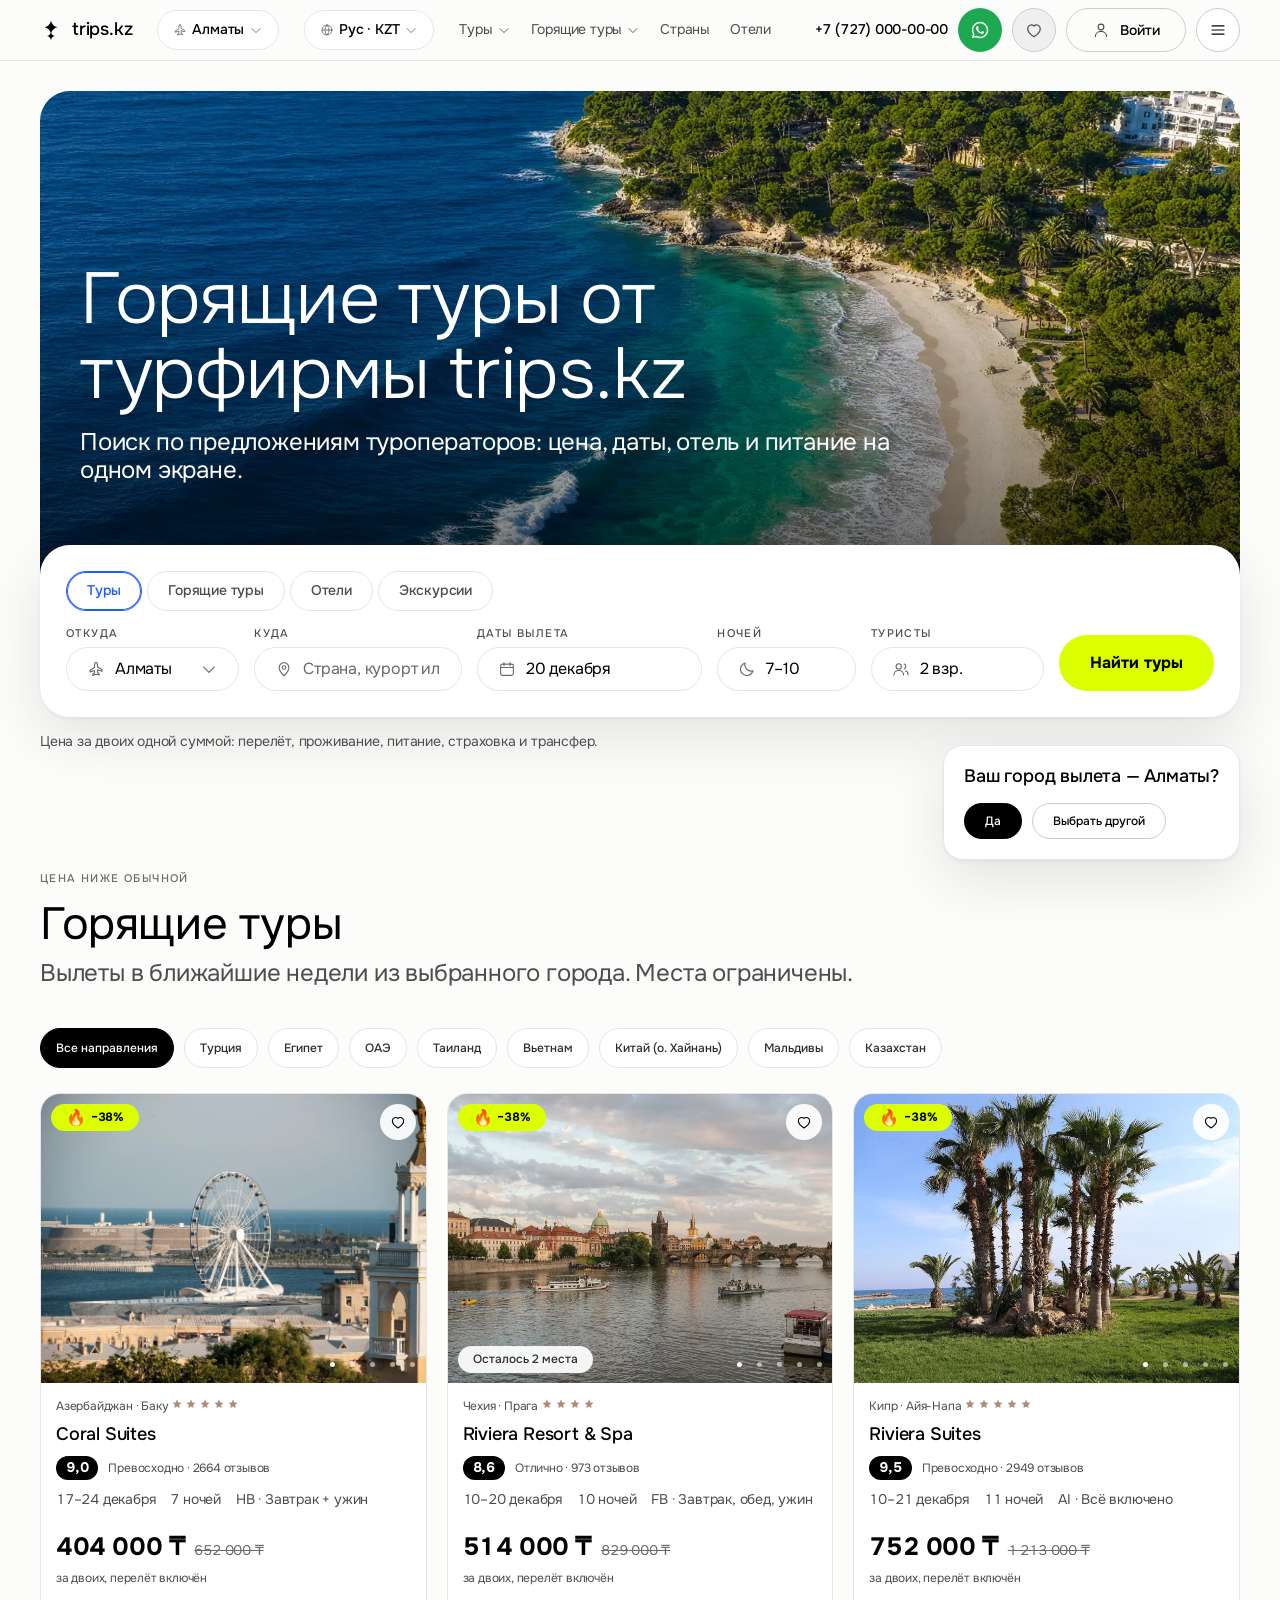
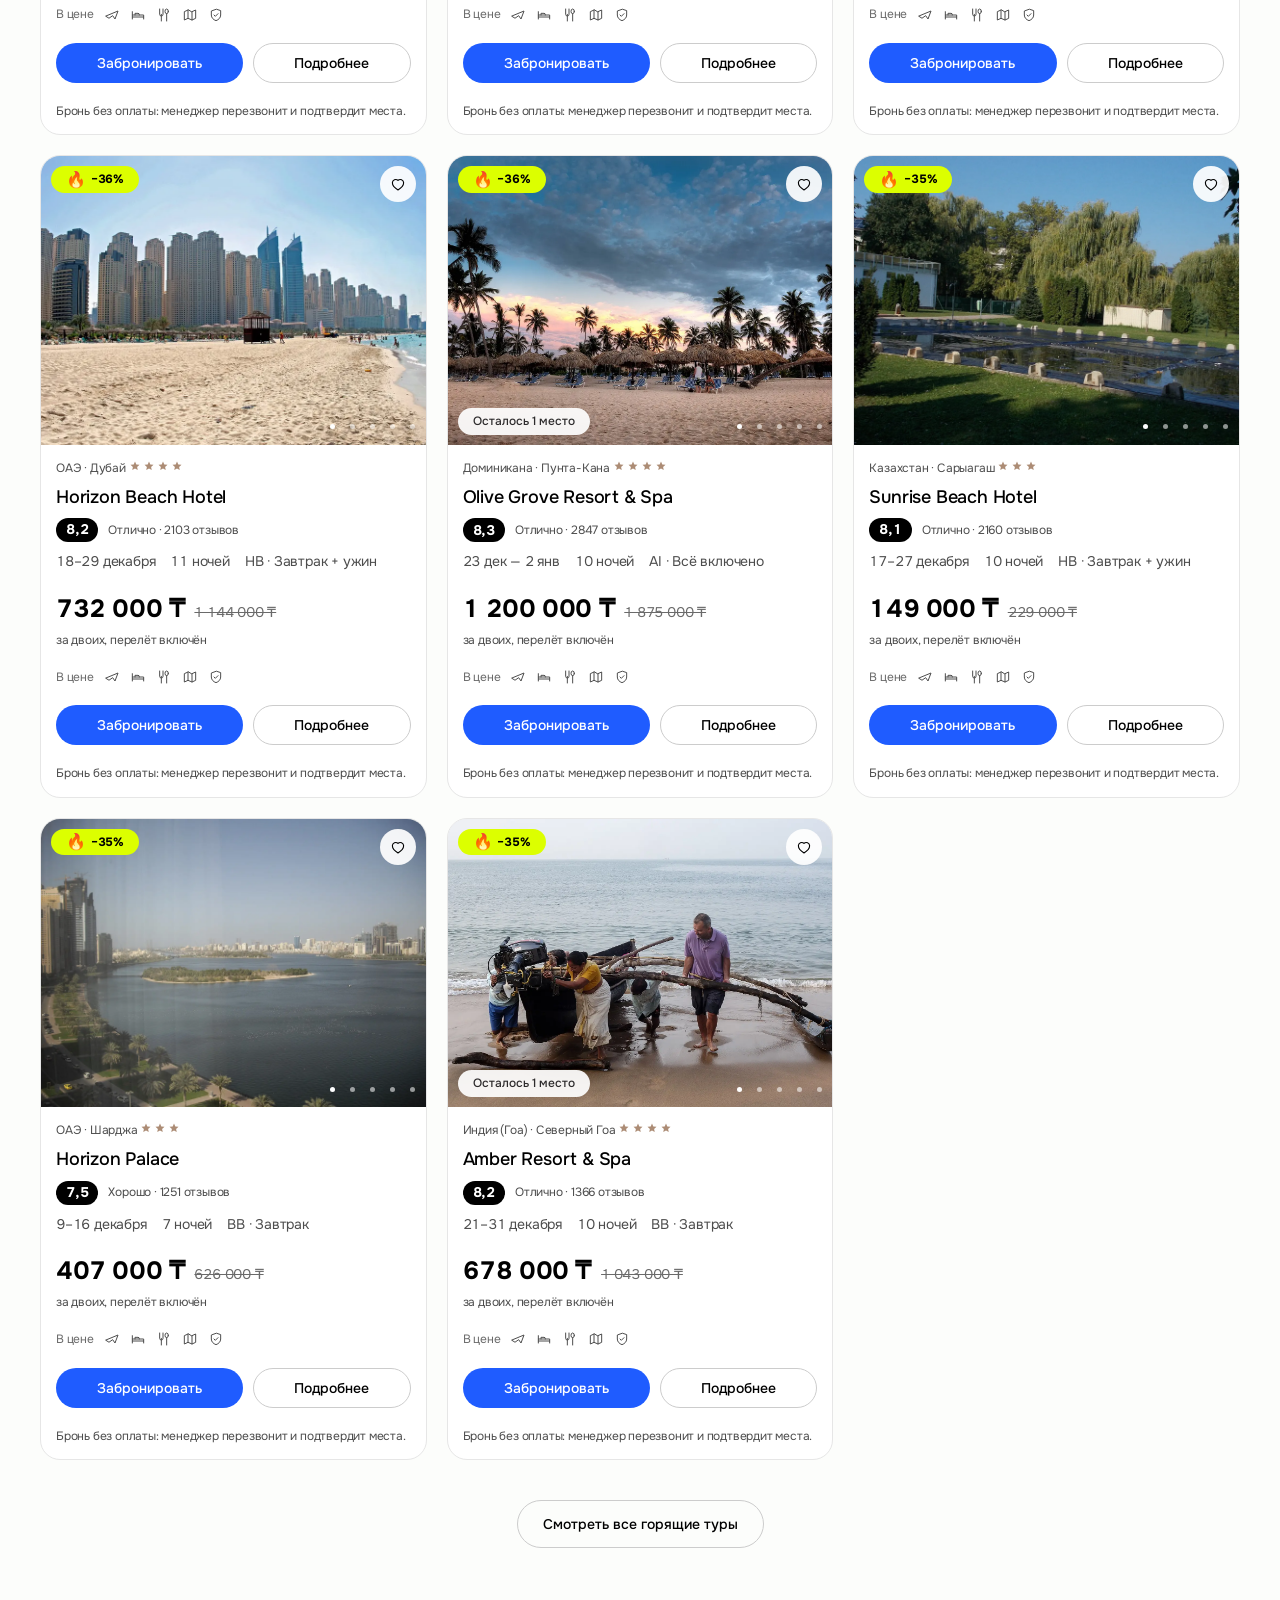
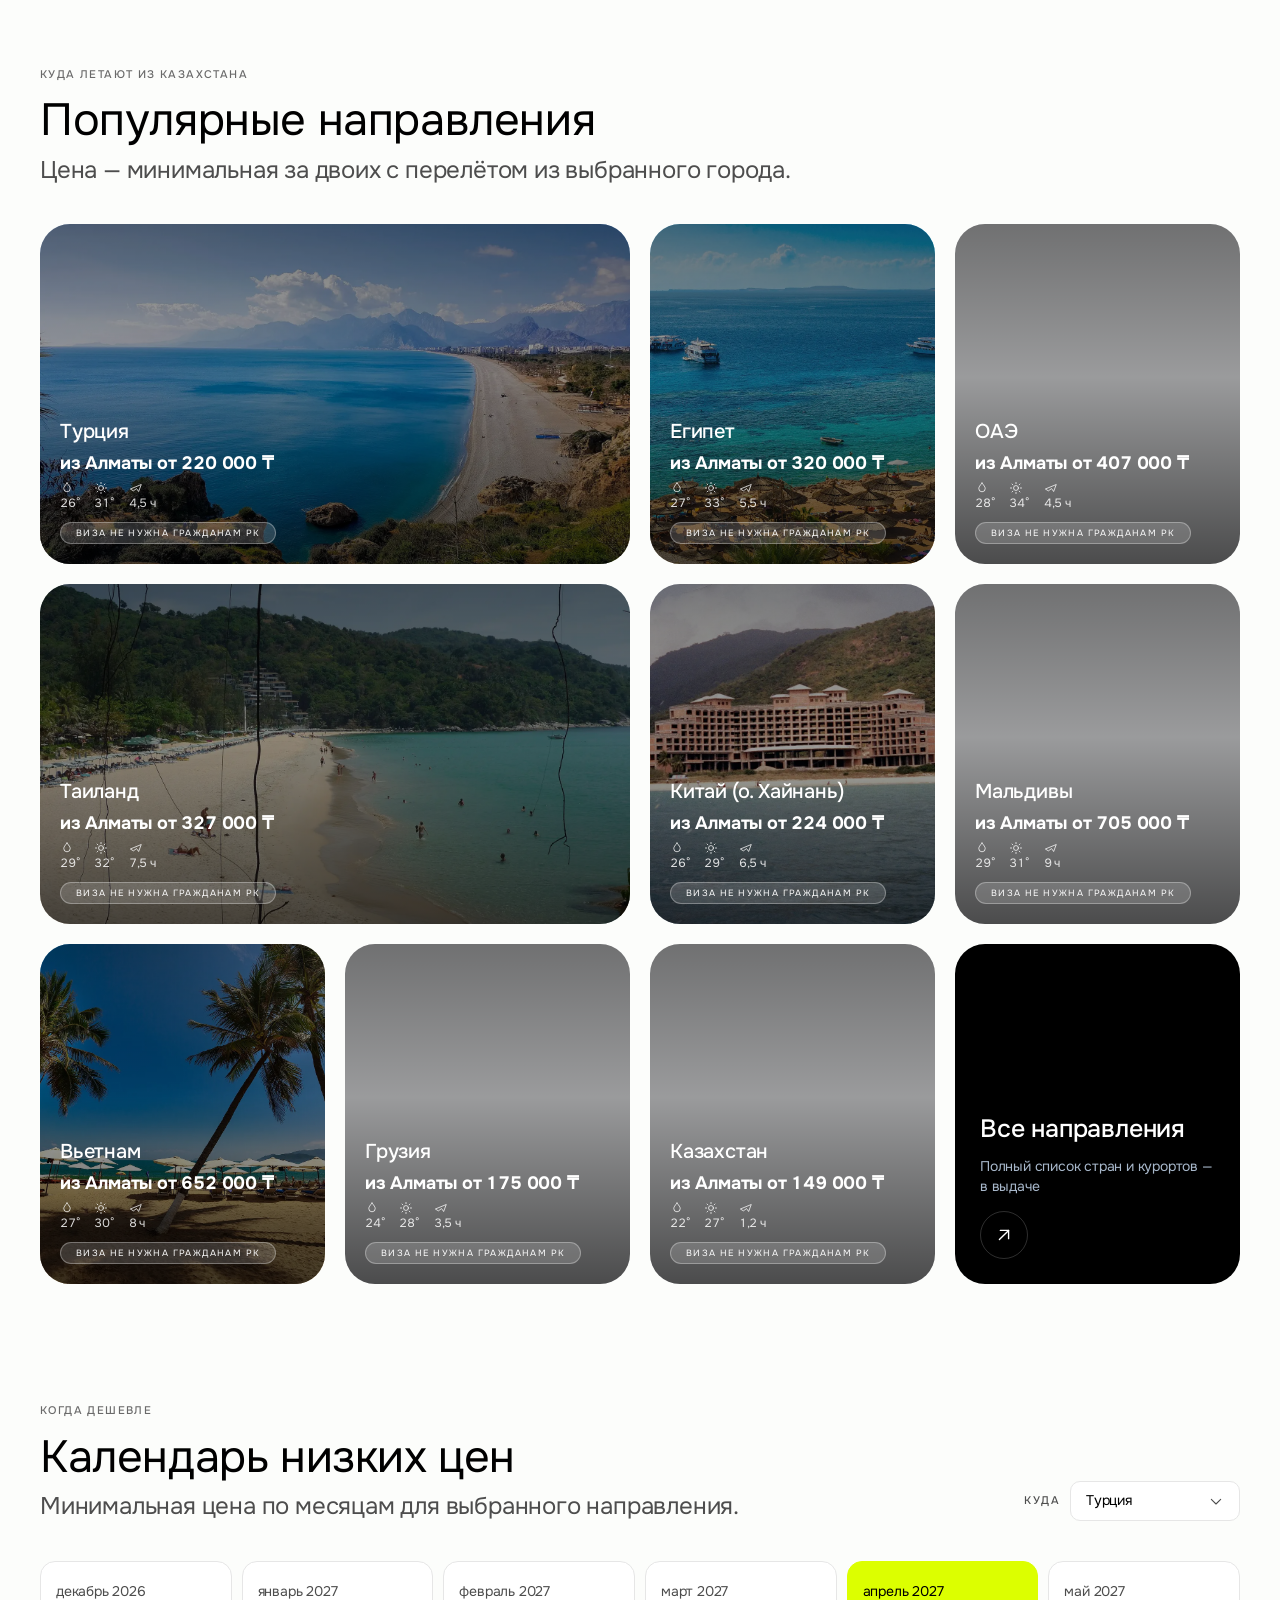
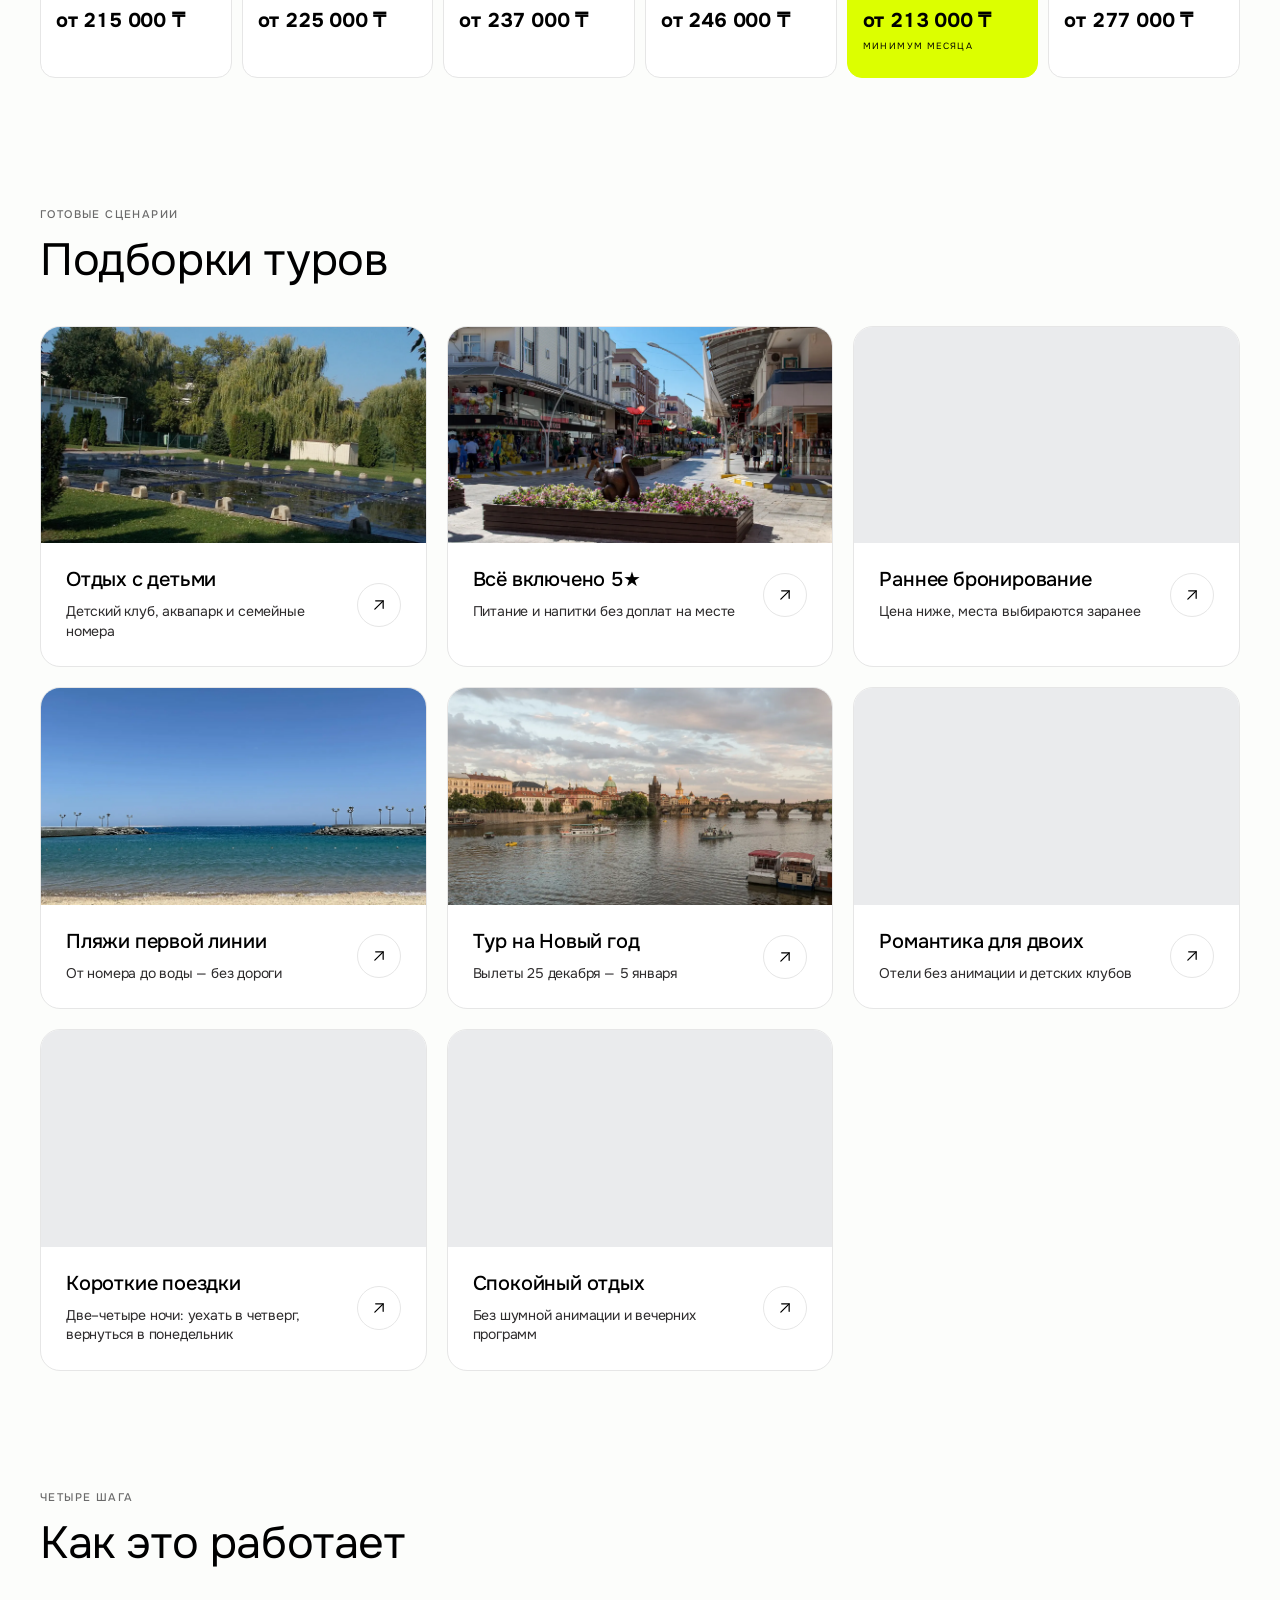
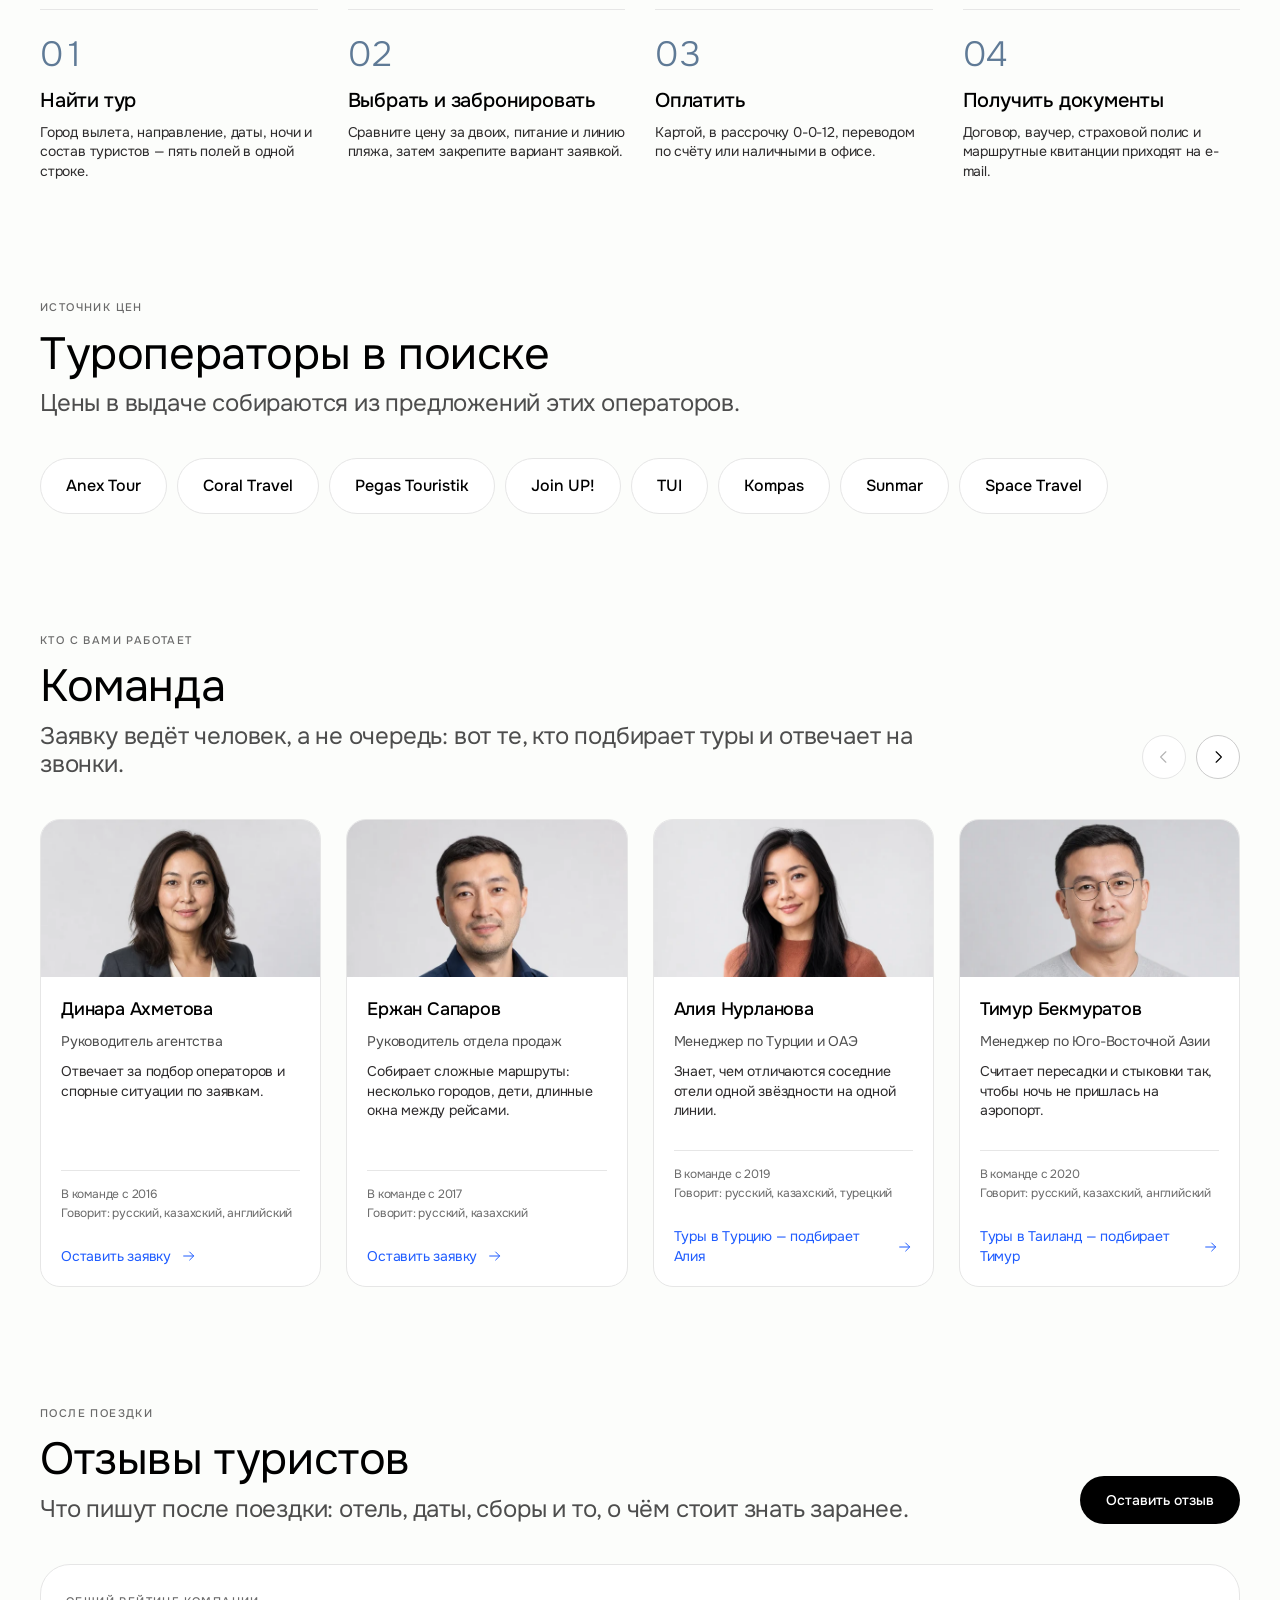
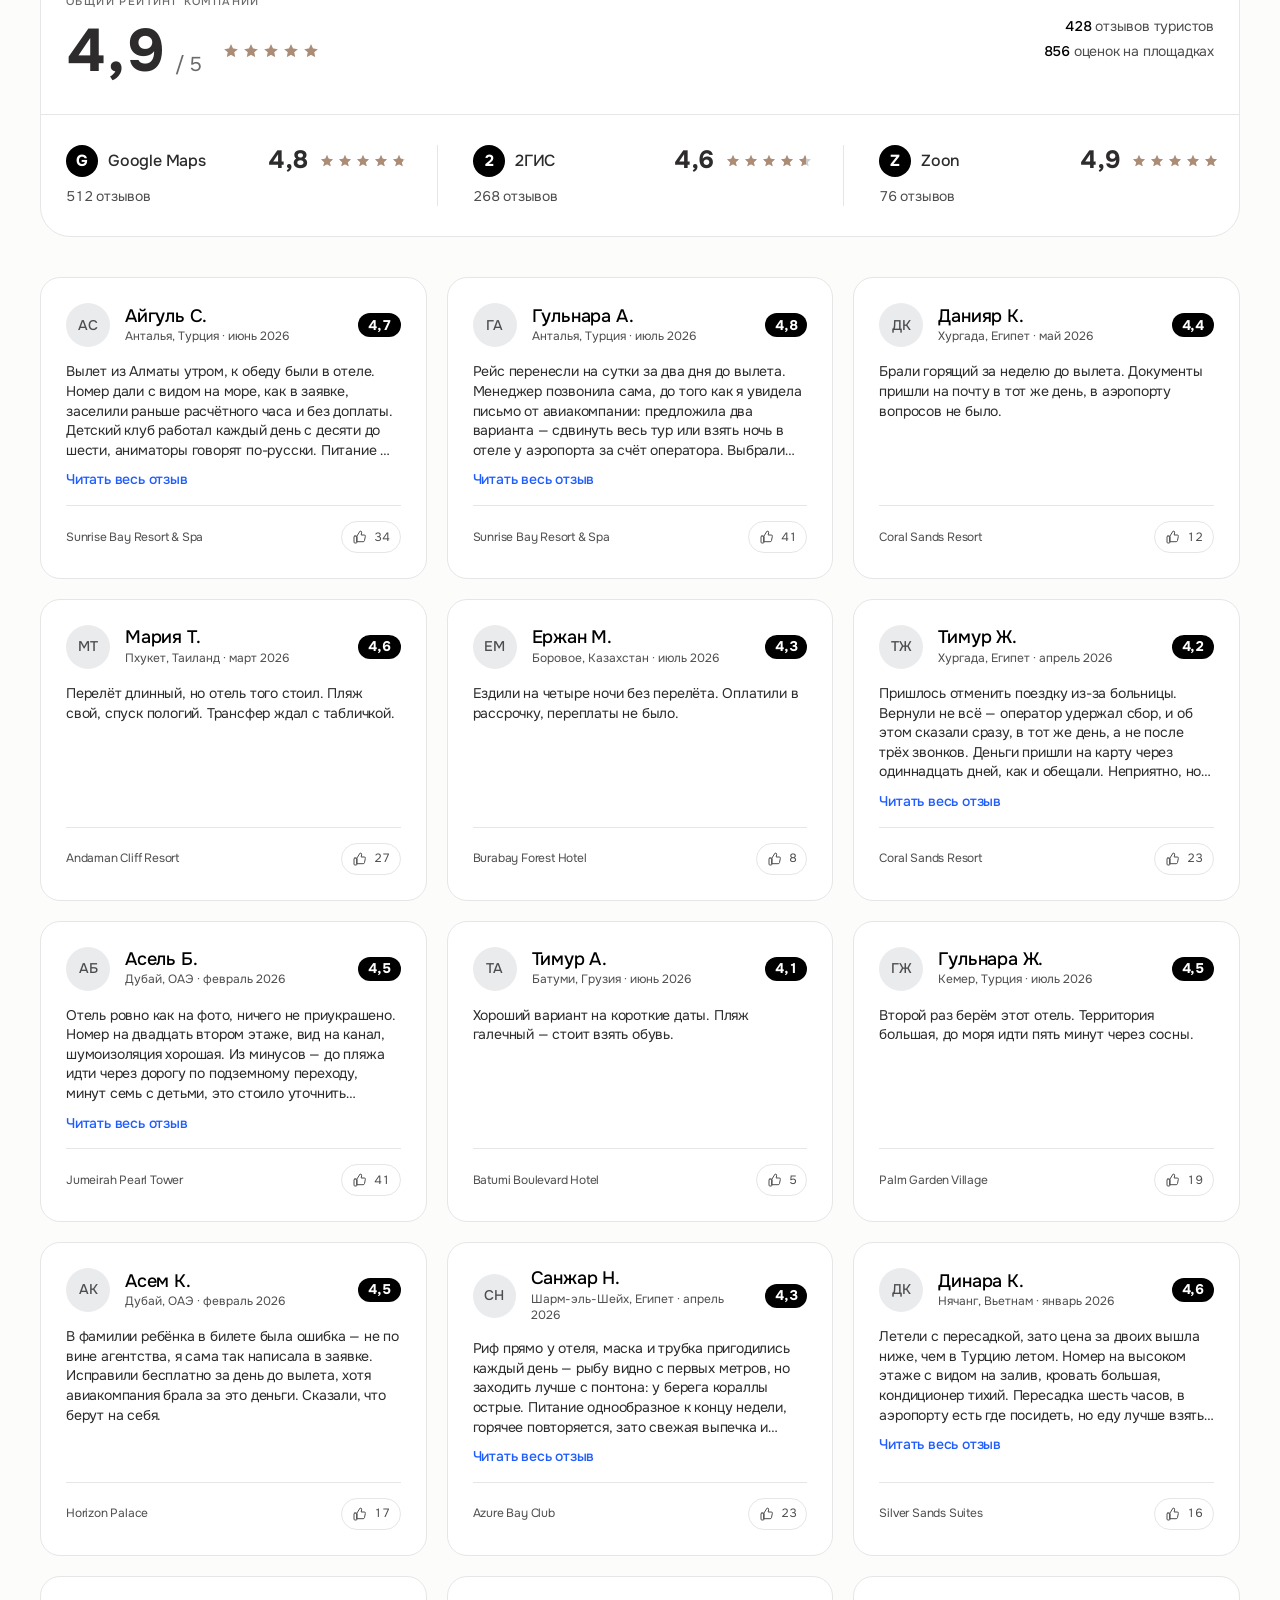
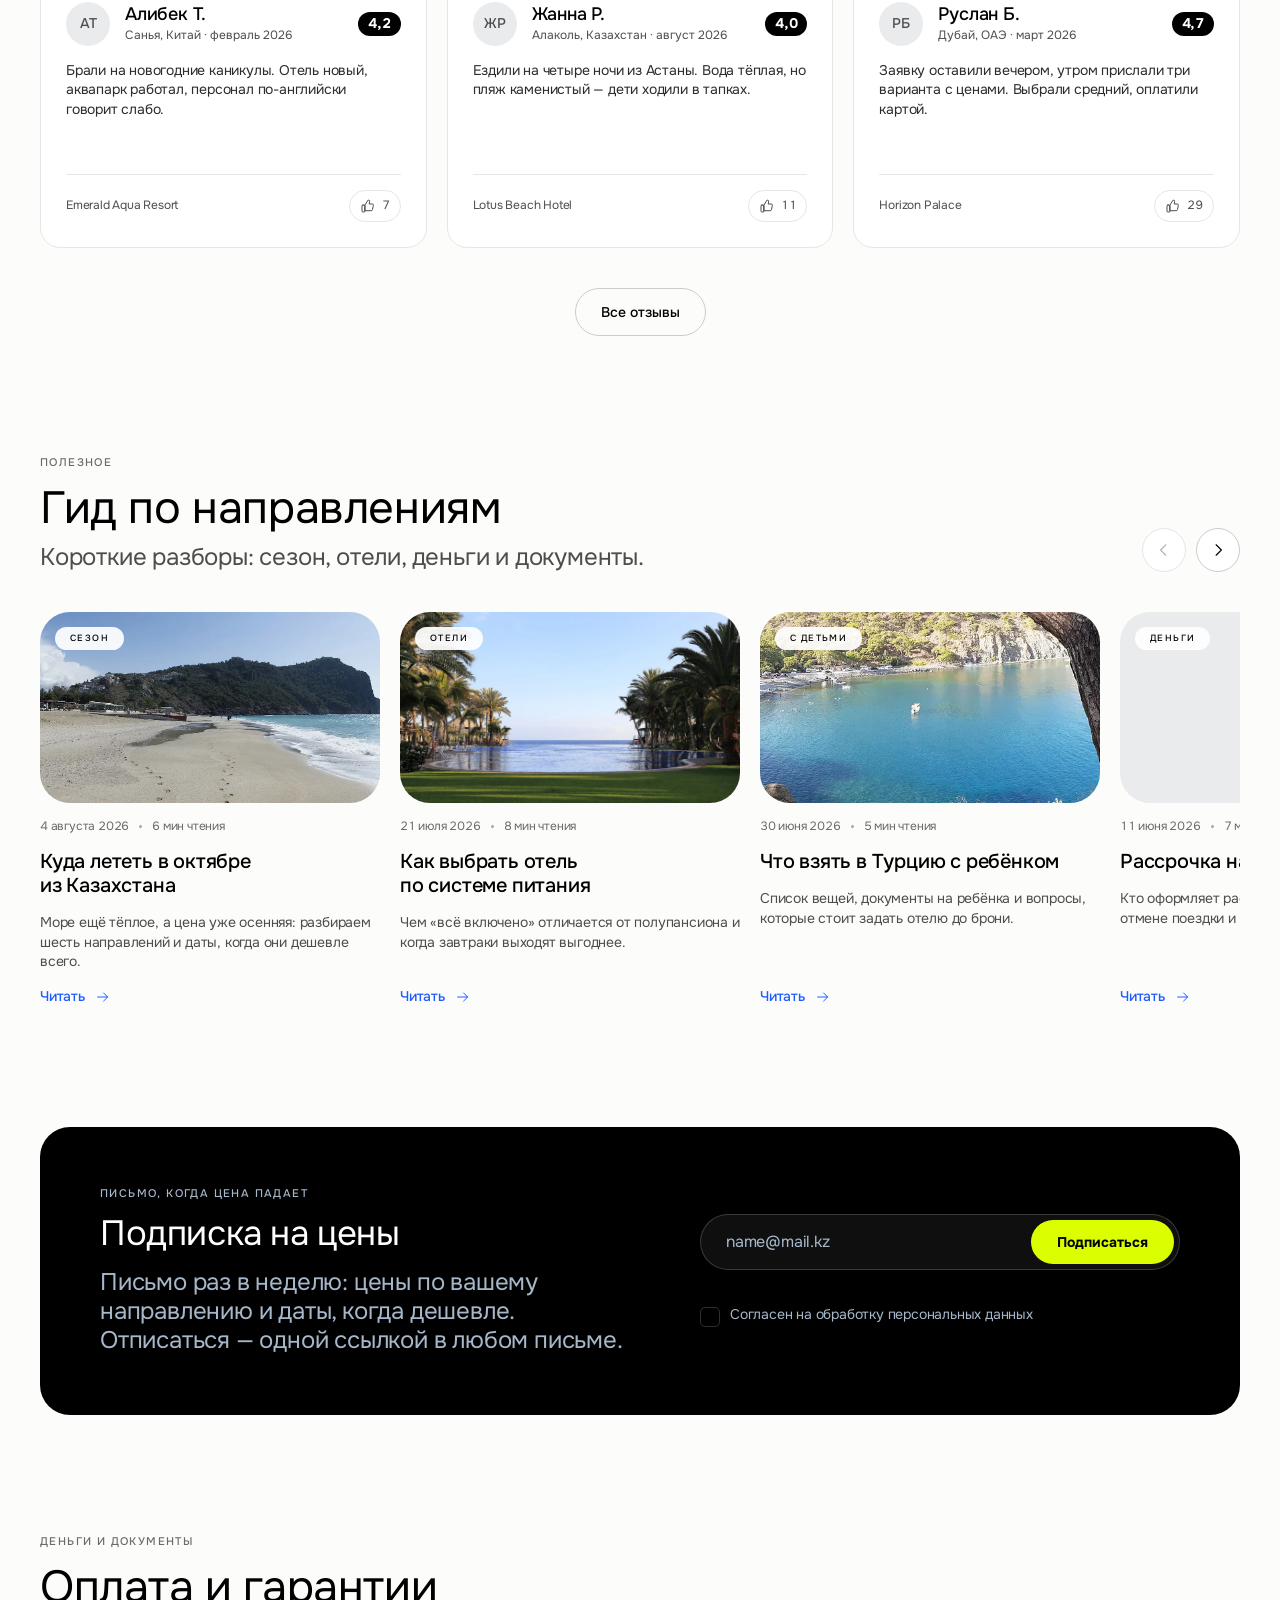
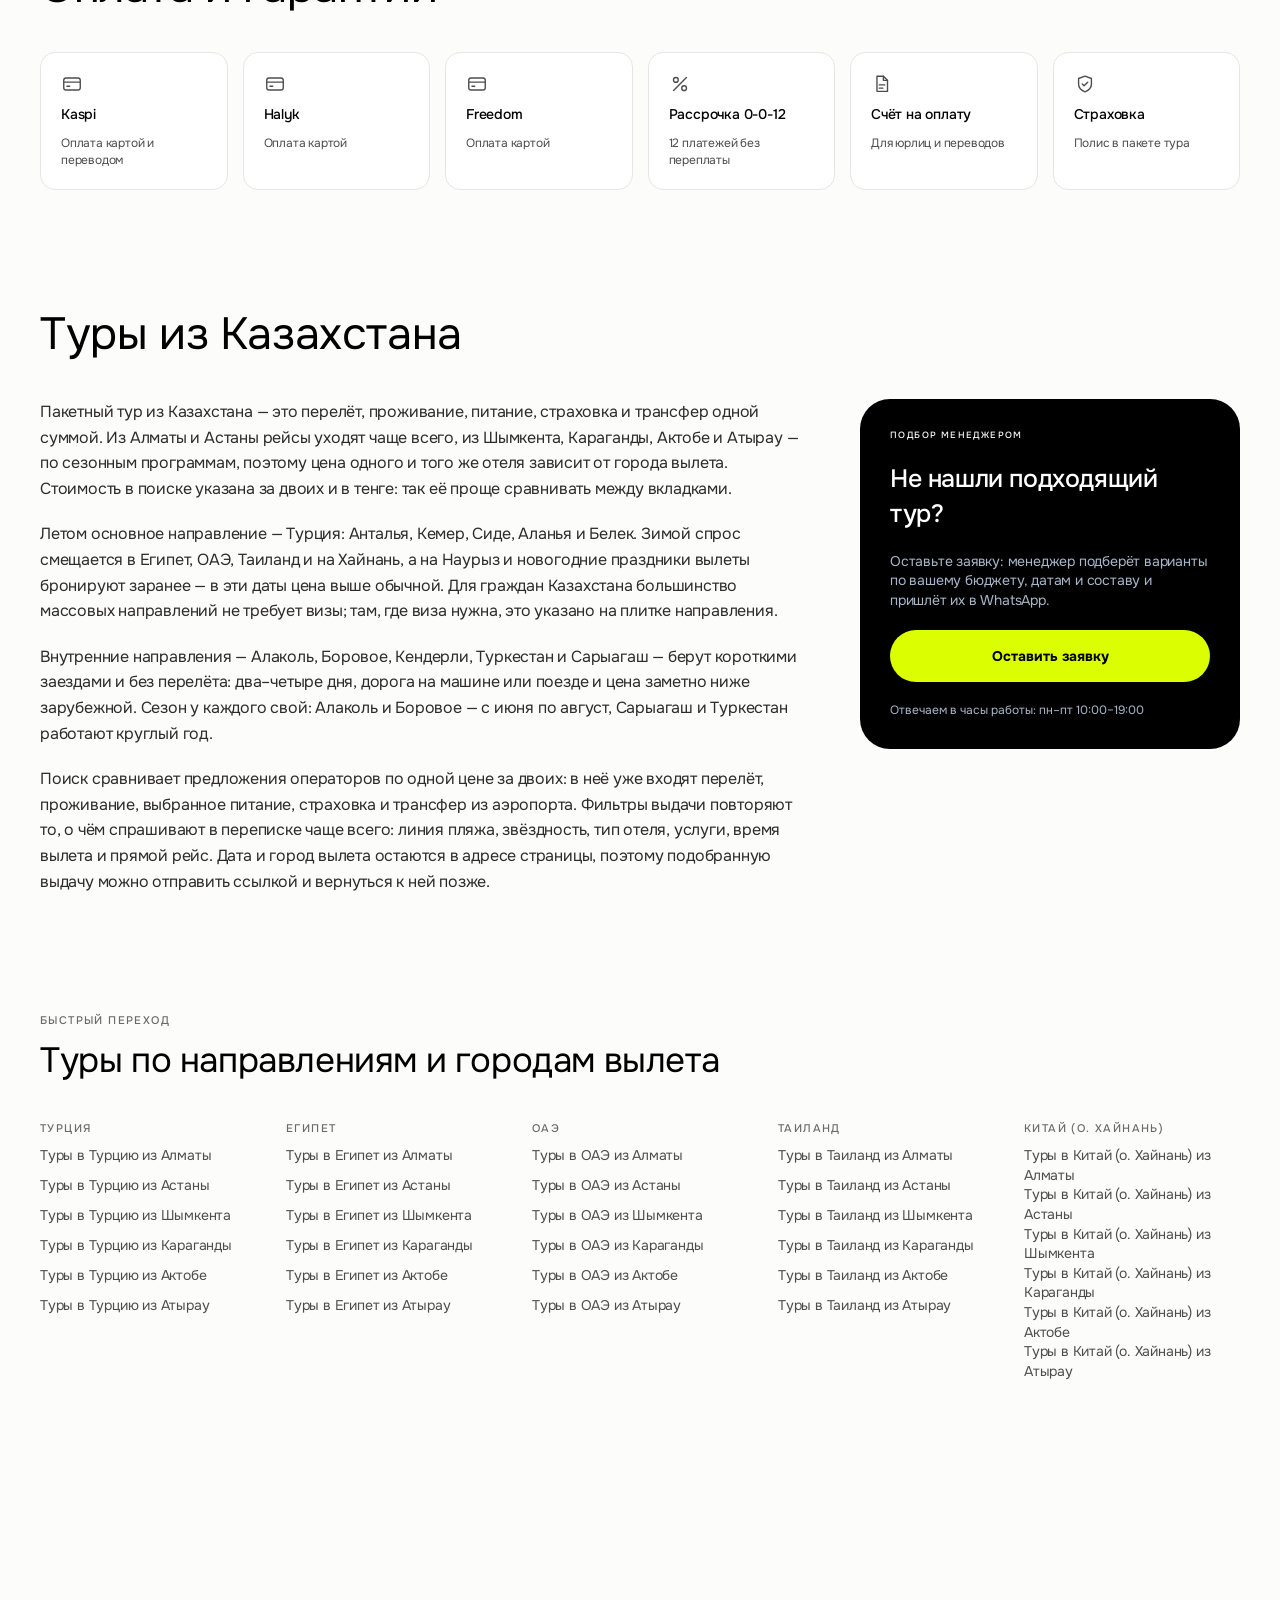
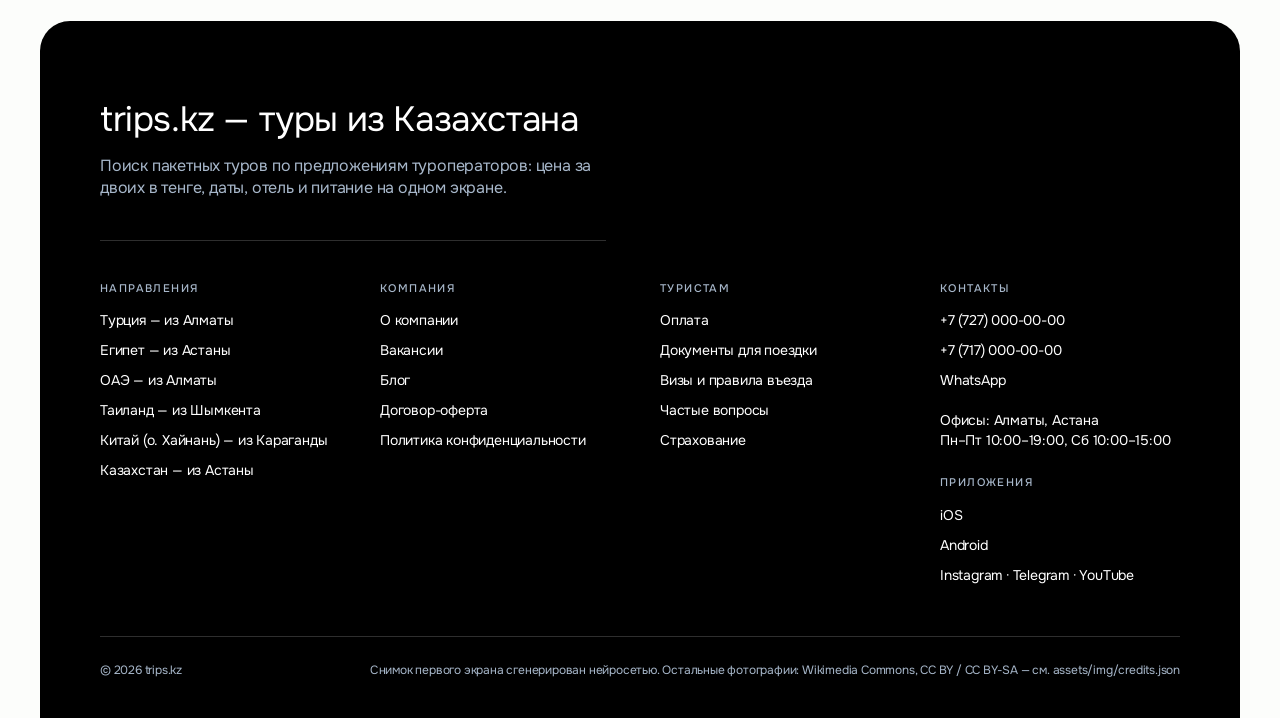
==== v2/index.html @ db6ec00e "Вариант v2 по итогам трёх аудитов + текущая версия обновлена Текущие страницы приведены к состоянию " ====
<!doctype html>
<html lang="ru">
<head>
<meta charset="utf-8">
<meta name="viewport" content="width=device-width, initial-scale=1">
<title>trips.kz — пакетные туры за рубеж из городов Казахстана</title>
<meta name="description" content="Поиск пакетных туров из Алматы, Астаны, Шымкента и других городов Казахстана: цена за двоих в тенге, даты, отель, питание.">
<meta name="theme-color" content="#FFFFFF">
<meta name="color-scheme" content="light">
<link rel="preconnect" href="https://fonts.googleapis.com">
<link rel="preconnect" href="https://fonts.gstatic.com" crossorigin>
<link href="https://fonts.googleapis.com/css2?family=Onest:wght@300;400;500;700&family=Unbounded:wght@700;800&family=JetBrains+Mono:wght@400&display=swap" rel="stylesheet">
<link rel="stylesheet" href="assets/tokens.css">
<link rel="stylesheet" href="assets/base.css">
<link rel="stylesheet" href="assets/components.css">
<link rel="stylesheet" href="assets/pages.css">
</head>
<body class="has-tabbar">
<a class="skip-link" href="#main" data-i18n="a11y.skip">К основному содержимому</a>
<script src="assets/sprite.js"></script>

<!--
THESIS: Главная турагентства, где спокойная премиальная поверхность несёт плотную торговую
машинерию поиска: воздух принадлежит странице, плотность — товару.
OWN-WORLD: Тёплый off-white #FCFDFB, Onest 300 на крупном кегле, ритм 5px внутри карточек и
120px между секциями; лайм #DCFF00 значит выгоду, синий #1F5CFF — действие, остальное нейтрально.
STORY: Человек из Казахстана вечером сравнивает три вкладки; здесь он за один экран задаёт
город вылета, направление и даты и уходит в выдачу с понятной ценой в тенге.
FIRST VIEWPORT: Фотография во всю ширину с радиусом 30, заголовок в две строки светлым
начертанием, поисковая панель, лежащая на фотографии, и лаймовая кнопка «Найти туры».
Панель обязана уместиться на первом экране целиком на любой высоте окна: высоту задаёт
не фотография, а остаток от --hero-reserve (pages.css, §3).
FORM: пять полей в строку на 1120+, две колонки на планшете и на телефоне; на телефоне
полный состав с вкладками открывается кнопкой «Поиск» нижней панели.
CHROME: шапка — одна строка (логотип, город, разделы, связь, язык·валюта, вход);
на телефоне избранное и профиль живут в нижней панели, а не в шапке.
FINISH: содержимое — демонстрационный набор (см. docs/plan-glavnaya-i-vydacha.md); в вёрстке
пометок об этом нет намеренно — макет показывают как итоговый дизайн.
-->


<!-- Шапка в одну строку. Служебная полоса над ней убрана: город, связь,
     язык с валютой и вход встали в тот же ряд, что логотип и меню, поэтому
     первый экран начинается на 44px выше. График работы ушёл в меню и подвал —
     он нужен раз за визит и не стоит строки в шапке. -->
<header class="site-header">
  <div class="container site-header__inner">
    <a class="brand" href="index.html">
      <svg aria-hidden="true"><use href="#i-mark"></use></svg>
      trips.kz
    </a>

    <div class="field site-header__city" data-city-picker>
      <button class="city-pick" type="button" aria-haspopup="listbox" aria-expanded="false"
              data-i18n-attr="aria-label:top.cityChange" aria-label="Сменить город вылета">
        <svg class="city-pick__plane" aria-hidden="true"><use href="#i-plane-up"></use></svg>
        <span data-city-label>Алматы</span>
        <svg aria-hidden="true"><use href="#i-chev-d"></use></svg>
      </button>
      <div class="pop" role="listbox" aria-label="Город вылета" data-city-list></div>
    </div>

    <!-- Язык и валюта стоят рядом с городом: это три настройки одного рода —
         «откуда я и на каком языке смотрю», и держать их в разных концах
         строки незачем. -->
    <div class="field prefs site-header__wide" data-prefs>
      <button class="city-pick" type="button" aria-haspopup="true" aria-expanded="false"
              data-i18n-attr="aria-label:top.prefs" aria-label="Язык и валюта">
        <svg aria-hidden="true"><use href="#i-globe"></use></svg>
        <span data-prefs-label>Рус · KZT</span>
        <svg aria-hidden="true"><use href="#i-chev-d"></use></svg>
      </button>
      <div class="pop prefs__pop">
        <div class="pop__group">
          <div class="pop__title" data-i18n="top.language">Язык</div>
          <span class="lang lang--block" role="group" aria-label="Язык">
            <button type="button" data-lang="ru" aria-pressed="true">Рус</button>
            <button type="button" data-lang="kk" aria-pressed="false">Қаз</button>
            <button type="button" data-lang="en" aria-pressed="false">Eng</button>
          </span>
        </div>
        <div class="pop__group">
          <div class="pop__title" data-i18n="top.currency">Валюта</div>
          <span class="seg seg--block" role="group" aria-label="Валюта">
            <button type="button" data-cur="KZT" aria-pressed="true">KZT</button>
            <button type="button" data-cur="USD" aria-pressed="false">USD</button>
            <button type="button" data-cur="EUR" aria-pressed="false">EUR</button>
          </span>
        </div>
      </div>
    </div>

    <nav class="nav" aria-label="Основное меню">
      <div class="nav__item">
        <button class="nav__link" type="button">
          <span data-i18n="nav.tours">Туры</span>
          <svg aria-hidden="true"><use href="#i-chev-d"></use></svg>
        </button>
        <div class="nav__panel">
          <div class="nav__col"><h3 data-i18n="nav.fromCity">По городу вылета</h3><div data-nav-cities></div></div>
          <div class="nav__col"><h3 data-i18n="nav.byCountry">По странам</h3><div data-nav-countries></div></div>
        </div>
      </div>
      <div class="nav__item">
        <button class="nav__link" type="button">
          <span data-i18n="nav.hot">Горящие туры</span>
          <svg aria-hidden="true"><use href="#i-chev-d"></use></svg>
        </button>
        <div class="nav__panel">
          <div class="nav__col"><h3 data-i18n="nav.fromCity">По городу вылета</h3><div data-nav-cities></div></div>
          <div class="nav__col"><h3 data-i18n="nav.byCountry">По странам</h3><div data-nav-countries></div></div>
        </div>
      </div>
      <div class="nav__item"><a class="nav__link" href="search.html" data-i18n="nav.countries">Страны</a></div>
      <div class="nav__item"><a class="nav__link" href="search.html?view=grid" data-i18n="nav.hotels">Отели</a></div>
      <!-- Разделы ниже уступают место, когда строка перестаёт вмещать всё:
           полный состав сайта всегда открыт бургером. Экскурсий в строке нет:
           отдельного раздела под них пока не существует, и в шапке пункт вёл
           на заглушку — в меню он остался вместе с остальной картой сайта. -->
      <div class="nav__item nav__item--wide"><a class="nav__link" href="#pay" data-i18n="nav.payment">Оплата</a></div>
      <div class="nav__item nav__item--xwide"><a class="nav__link" href="#" data-demo data-i18n="nav.about">О компании</a></div>
      <div class="nav__item nav__item--xwide"><a class="nav__link" href="#blog" data-i18n="nav.blog">Блог</a></div>
      <div class="nav__item nav__item--xwide"><a class="nav__link" href="#contacts" data-i18n="nav.contacts">Контакты</a></div>
    </nav>

    <div class="site-header__side">
      <a class="topbar__link topbar__phone site-header__phone" href="tel:+77270000000">+7 (727) 000-00-00</a>
      <!-- На телефоне номер сжат до трубки: строкой он не оставлял места городу -->
      <a class="btn-icon site-header__call" href="tel:+77270000000"
         data-i18n-attr="aria-label:top.call;title:top.call" aria-label="Позвонить" title="Позвонить">
        <svg aria-hidden="true"><use href="#i-phone"></use></svg>
      </a>
      <!-- WhatsApp — знаком, а не словом: зелёный кружок читается быстрее строки.
           Стоит на всех ширинах: на телефоне это второй способ связи рядом
           с трубкой, и именно им пишут вечером, когда офис закрыт. -->
      <a class="topbar__wa" href="#" data-demo aria-label="WhatsApp" title="WhatsApp"
         data-i18n-attr="aria-label:top.whatsapp;title:top.whatsapp">
        <svg aria-hidden="true"><use href="#i-whatsapp"></use></svg>
      </a>
      <button class="topbar__icon site-header__wide" type="button" data-favorites-open
              data-i18n-attr="aria-label:top.favorites;title:top.favorites"
              aria-label="Избранное" title="Избранное">
        <svg aria-hidden="true"><use href="#i-heart"></use></svg>
        <span class="topbar__count" data-fav-count></span>
      </button>
      <!-- Лупы в шапке нет: форма поиска стоит первым экраном, а на
           прокрученной странице к ней возвращает «Поиск» нижней панели.
           «Войти» — контурная, а не чёрная: единственная сплошная кнопка
           страницы должна оставаться лаймовой «Найти туры». -->
      <button class="btn btn--ghost site-header__login" type="button" data-profile-open>
        <svg aria-hidden="true"><use href="#i-user"></use></svg>
        <span data-i18n="top.login">Войти</span>
      </button>
      <button class="btn-icon burger" type="button" data-burger aria-label="Меню">
        <svg aria-hidden="true"><use href="#i-list"></use></svg>
      </button>
    </div>
  </div>
</header>

<!-- Меню открывается под шапкой, а не поверх неё: логотип, город, связь и сам
     бургер (он становится крестиком) остаются на месте, поэтому своей строки
     с логотипом и закрытием у меню больше нет. -->
<div class="menu-sheet" data-open="false">
  <!-- Кнопок «Найти туры», «Войти» и «Избранное» наверху меню больше нет:
       все три стоят в нижней панели, откуда до них достаёт большой палец,
       и в меню они только оттягивали первый экран списка вниз. Меню теперь
       открывается тем, ради чего его и открывают, — картой сайта. -->
  <div class="container menu-sheet__list">
    <div class="menu-sheet__grid">
      <div class="menu-sheet__col">
        <h3 data-i18n="menu.search">Поиск туров</h3>
        <a href="search.html" data-i18n="menu.allTours">Все туры</a>
        <a href="search.html?hot=1" data-i18n="nav.hot">Горящие туры</a>
        <a href="search.html?view=grid" data-i18n="nav.hotels">Отели</a>
        <a href="#" data-demo data-i18n="nav.excursions">Экскурсии</a>
        <a href="#collections" data-i18n="menu.collections">Подборки туров</a>
        <a href="#calendar" data-i18n="menu.calendar">Календарь низких цен</a>
      </div>
      <div class="menu-sheet__col">
        <h3 data-i18n="nav.fromCity">По городу вылета</h3>
        <div class="menu-sheet__sub" data-nav-cities></div>
      </div>
      <div class="menu-sheet__col">
        <h3 data-i18n="nav.byCountry">По странам</h3>
        <div class="menu-sheet__sub" data-nav-countries></div>
      </div>
      <div class="menu-sheet__col">
        <h3 data-i18n="foot.tourists">Туристам</h3>
        <a href="#pay" data-i18n="nav.payment">Оплата</a>
        <a href="#" data-demo data-i18n="menu.docs">Документы для поездки</a>
        <a href="#" data-demo data-i18n="menu.visa">Визы и правила въезда</a>
        <a href="#" data-demo data-i18n="menu.insurance">Страхование</a>
        <a href="#" data-demo data-i18n="menu.faq">Частые вопросы</a>
        <a href="#reviews" data-i18n="menu.reviews">Отзывы туристов</a>
      </div>
      <div class="menu-sheet__col">
        <h3 data-i18n="foot.company">Компания</h3>
        <a href="#" data-demo data-i18n="nav.about">О компании</a>
        <a href="#operators" data-i18n="menu.operators">Туроператоры</a>
        <a href="#blog" data-i18n="nav.blog">Блог</a>
        <a href="#" data-demo data-i18n="menu.jobs">Вакансии</a>
        <a href="#" data-demo data-i18n="menu.offer">Договор-оферта</a>
        <a href="#" data-demo data-i18n="menu.privacy">Политика конфиденциальности</a>
      </div>
      <div class="menu-sheet__col">
        <h3 data-i18n="foot.contacts">Контакты</h3>
        <a href="#contacts" data-i18n="menu.offices">Офисы и контакты</a>
        <a href="tel:+77270000000">+7 (727) 000-00-00</a>
        <a href="#" data-demo data-i18n="top.whatsapp">WhatsApp</a>
        <a href="#" data-demo data-i18n="top.callback">Обратный звонок</a>
        <a href="#" data-demo data-i18n="top.favorites">Избранное</a>
        <a href="#" data-demo data-i18n="top.login">Войти</a>
      </div>
    </div>
  </div>

  <!-- Подвал меню: язык, валюта и связь. Настройки стоят там же, где они
       стоят в подвале сайта, — под содержимым, а не перед ним: их меняют
       один раз за визит, а разделы открывают каждый раз. Язык и валюта —
       два одинаковых переключателя без подписей: «Рус Қаз Eng» и «KZT USD
       EUR» называют себя сами, а один компонент на оба держит равную высоту. -->
  <div class="container menu-sheet__foot">
    <div class="menu-sheet__switches">
      <span class="seg seg--tap seg--block" role="group"
            data-i18n-attr="aria-label:top.language" aria-label="Язык">
        <button type="button" data-lang="ru" aria-pressed="true">Рус</button>
        <button type="button" data-lang="kk" aria-pressed="false">Қаз</button>
        <button type="button" data-lang="en" aria-pressed="false">Eng</button>
      </span>
      <span class="seg seg--tap seg--block" role="group"
            data-i18n-attr="aria-label:top.currency" aria-label="Валюта">
        <button type="button" data-cur="KZT" aria-pressed="true">KZT</button>
        <button type="button" data-cur="USD" aria-pressed="false">USD</button>
        <button type="button" data-cur="EUR" aria-pressed="false">EUR</button>
      </span>
    </div>
    <div class="menu-sheet__contact">
      <a class="menu-sheet__tel" href="tel:+77270000000">
        <svg aria-hidden="true"><use href="#i-phone"></use></svg>
        +7 (727) 000-00-00
      </a>
      <span class="menu-sheet__hours" data-i18n="top.hours">Пн–Пт 10:00–19:00, Сб 10:00–15:00</span>
    </div>
  </div>
</div>

<main id="main">
  <!-- 4.2 Первый экран и поисковая форма -->
  <section class="hero">
    <div class="container">
      <div class="hero__media">
        <!-- Кадр отдаётся тремя размерами: 4K для больших экранов, 2560 для
             обычных и 1600 для телефона. Один файл на все ширины означал бы
             либо 600 КБ на мобильном интернете, либо мыло на 27 дюймах. -->
        <img src="../assets/img/hero-blue-2560.webp"
             srcset="../assets/img/hero-blue-1600.webp 1600w,
                     ../assets/img/hero-blue-2560.webp 2560w,
                     ../assets/img/hero-blue-3840.webp 3840w"
             sizes="100vw" width="2560" height="1440"
             alt="Побережье с высоты: густо-синее море с волнами и белой пеной, изумрудное мелководье, белый песок и сосны на склоне"
             fetchpriority="high" decoding="async">
        <!-- Затемняющей заливки на кадре больше нет: снимок стоит чистым,
             как фотография. Белый текст держится на нём за счёт самого кадра —
             левый нижний угол у него тёмно-синий. -->
        <!-- Надзаголовка здесь нет намеренно: над h1 он забирал строку первого
             экрана, а то же самое сказано на плитках направлений ниже. -->
        <div class="hero__text">
          <h1 class="t-display" data-i18n="hero.h1">Горящие туры от турфирмы trips.kz</h1>
          <!-- Подзаголовок написан дважды, а не обрезан многоточием: на 360px
               длинная формулировка уходит в четыре строки и съедает кадр,
               а «…» посреди фразы на первом экране читается как недоделка. -->
          <p class="t-lead hero__lead--full" data-i18n="hero.lead">Поиск по предложениям туроператоров: цена, даты, отель и питание на одном экране.</p>
          <p class="t-lead hero__lead--short" data-i18n="hero.leadShort">Цена, даты, отель и питание — на одном экране.</p>
        </div>
      </div>

      <!-- Форма живёт здесь, а на телефоне переезжает в шторку по кнопке
           «Поиск» нижней панели и возвращается обратно: узел один, поэтому
           введённые город, даты и состав не теряются. -->
      <div class="hero__panel" data-search-host>
        <form class="search search--over-media" id="search-form" novalidate></form>
        <!-- Обещание стоит там, где о цене впервые думают, — под кнопкой
             поиска, а не через семь экранов в блоке «Что вы получаете». -->
        <p class="hero__promise" data-i18n="hero.promise">Цена за двоих одной суммой: перелёт, проживание, питание, страховка и трансфер.</p>
      </div>
    </div>
  </section>

  <!-- 4.3 Горящие туры -->
  <section class="section" id="hot">
    <div class="container">
      <div class="section__head">
        <div>
          <div class="t-caps section__eyebrow" data-i18n="sec.hot.eyebrow">Цена ниже обычной</div>
          <h2 class="t-h2" data-i18n="sec.hot.title">Горящие туры</h2>
          <p class="t-lead" data-i18n="sec.hot.lead">Вылеты в ближайшие недели из выбранного города. Места ограничены.</p>
        </div>
      </div>
      <div class="row row--slider" data-hot-tabs></div>
      <div class="cards" data-hot-list></div>
      <!-- «Смотреть все» стоит под витриной, а не над ней: ссылка в шапке
           предлагала уйти в выдачу раньше, чем человек увидел хоть одну
           карточку. Приём тот же, что в отзывах ниже. -->
      <div class="section__more">
        <a class="btn btn--ghost" href="search.html?hot=1" data-i18n="sec.hot.all">Смотреть все горящие туры</a>
      </div>
    </div>
  </section>

  <!-- 4.4 Популярные направления -->
  <section class="section">
    <div class="container">
      <div class="section__head">
        <div>
          <div class="t-caps section__eyebrow" data-i18n="sec.dest.eyebrow">Куда летают из Казахстана</div>
          <h2 class="t-h2" data-i18n="sec.dest.title">Популярные направления</h2>
          <p class="t-lead" data-i18n="sec.dest.lead">Цена — минимальная за двоих с перелётом из выбранного города.</p>
        </div>
        <!-- Ссылки «Все направления» в шапке нет намеренно: тот же переход
             стоит последней плиткой в сетке — там, где сетка кончается. -->
      </div>
      <div class="tiles" data-tiles></div>
    </div>
  </section>

  <!-- 4.5 Календарь низких цен -->
  <section class="section" id="calendar">
    <div class="container">
      <div class="section__head">
        <div>
          <div class="t-caps section__eyebrow" data-i18n="sec.cal.eyebrow">Когда дешевле</div>
          <h2 class="t-h2" data-i18n="sec.cal.title">Календарь низких цен</h2>
          <p class="t-lead" data-i18n="sec.cal.lead">Минимальная цена по месяцам. Нажмите на месяц — откроется выдача с этими датами.</p>
        </div>
        <div class="section__tools">
          <label class="t-caps" for="months-country" data-i18n="f.to">Куда</label>
          <select class="select" id="months-country" data-months-country></select>
        </div>
      </div>
      <div class="months" data-months data-country="tr"></div>
    </div>
  </section>

  <!-- 4.6 Подборки туров -->
  <section class="section" id="collections">
    <div class="container">
      <div class="section__head">
        <div>
          <div class="t-caps section__eyebrow" data-i18n="sec.coll.eyebrow">Готовые сценарии</div>
          <h2 class="t-h2" data-i18n="sec.coll.title">Подборки туров</h2>
        </div>
      </div>
      <div class="cards" data-collections></div>
    </div>
  </section>

  <!-- 4.7 Блок «Что вы получаете» убран: он повторял «Как это работает»,
       «Оплату и гарантии» и часы работы в заявке — три ответа на один вопрос
       подряд. Из шести пунктов уцелели два, и оба переехали туда, где
       возникает сомнение: обещание цены — под форму поиска, состав пакета —
       в каждую карточку выдачи. -->
  <!-- 4.8 Как это работает -->
  <section class="section">
    <div class="container">
      <div class="section__head">
        <div>
          <div class="t-caps section__eyebrow" data-i18n="sec.how.eyebrow">Четыре шага</div>
          <h2 class="t-h2" data-i18n="sec.how.title">Как это работает</h2>
        </div>
      </div>
      <div class="steps">
        <div class="step reveal"><span class="step__num">01</span><h3 class="t-h5">Найти тур</h3>
          <p class="t-body-s">Город вылета, направление, даты, ночи и состав туристов — пять полей в одной строке.</p></div>
        <div class="step reveal"><span class="step__num">02</span><h3 class="t-h5">Выбрать и забронировать</h3>
          <p class="t-body-s">Сравните цену за двоих, питание и линию пляжа, затем закрепите вариант заявкой.</p></div>
        <div class="step reveal"><span class="step__num">03</span><h3 class="t-h5">Оплатить</h3>
          <p class="t-body-s">Картой, в рассрочку 0-0-12, переводом по счёту или наличными в офисе.</p></div>
        <div class="step reveal"><span class="step__num">04</span><h3 class="t-h5">Получить документы</h3>
          <p class="t-body-s">Договор, ваучер, страховой полис и маршрутные квитанции приходят на e-mail.</p></div>
      </div>
    </div>
  </section>

  <!-- 4.9 Туроператоры -->
  <section class="section" id="operators">
    <div class="container">
      <div class="section__head">
        <div>
          <div class="t-caps section__eyebrow" data-i18n="sec.op.eyebrow">Источник цен</div>
          <h2 class="t-h2" data-i18n="sec.op.title">Туроператоры в поиске</h2>
          <p class="t-lead" data-i18n="sec.op.lead">Цены в выдаче собираются из предложений этих операторов.</p>
        </div>
      </div>
      <div class="operators">
        <span class="operator">Anex Tour</span>
        <span class="operator">Coral Travel</span>
        <span class="operator">Pegas Touristik</span>
        <span class="operator">Join UP!</span>
        <span class="operator">TUI</span>
        <span class="operator">Kompas</span>
        <span class="operator">Sunmar</span>
        <span class="operator">Space Travel</span>
      </div>
    </div>
  </section>

  <!-- 4.9а Команда. Стоит между операторами и отзывами намеренно: сверху —
       с кем агентство работает, здесь — кто работает с вами, ниже — что об
       этом говорят. Одна цепочка доверия, а не три отдельные врезки. -->
  <section class="section" id="team">
    <div class="container">
      <div class="section__head">
        <div>
          <div class="t-caps section__eyebrow" data-i18n="sec.team.eyebrow">Кто с вами работает</div>
          <h2 class="t-h2" data-i18n="sec.team.title">Команда</h2>
          <p class="t-lead" data-i18n="sec.team.lead">Заявку ведёт человек, а не очередь: вот те, кто подбирает туры и отвечает на звонки.</p>
        </div>
        <div class="rail-nav" data-rail-nav="team">
          <button class="btn-icon" type="button" data-rail-prev
                  data-i18n-attr="aria-label:a11y.prev" aria-label="Предыдущий">
            <svg aria-hidden="true"><use href="#i-chev-l"></use></svg>
          </button>
          <button class="btn-icon" type="button" data-rail-next
                  data-i18n-attr="aria-label:a11y.next" aria-label="Следующий">
            <svg aria-hidden="true"><use href="#i-chev-r"></use></svg>
          </button>
        </div>
      </div>
      <div class="team" data-team></div>
    </div>
  </section>

  <!-- 4.10 Отзывы: рейтинг, счётчики, внешние площадки и форма отзыва -->
  <section class="section" id="reviews">
    <div class="container">
      <div class="section__head">
        <div>
          <div class="t-caps section__eyebrow" data-i18n="sec.rev.eyebrow">После поездки</div>
          <h2 class="t-h2" data-i18n="sec.rev.title">Отзывы туристов</h2>
          <p class="t-lead" data-i18n="sec.rev.lead">Что пишут после поездки: отель, даты, сборы и то, о чём стоит знать заранее.</p>
        </div>
        <div class="section__tools">
          <button class="btn btn--primary" type="button" data-review-open data-i18n="rev.leave">Оставить отзыв</button>
        </div>
      </div>

      <div class="rev-summary" data-rev-summary></div>
      <div class="reviews-grid" data-reviews></div>
      <!-- «Все отзывы» стоит там, где заканчивается чтение, а не над ним:
           ссылку наверху нажимали, не прочитав ни одного отзыва -->
      <div class="section__more">
        <a class="btn btn--ghost" href="#" data-demo data-i18n="sec.rev.all">Все отзывы</a>
      </div>
    </div>
  </section>

  <!-- 4.11 Блог: лента с мини-описанием под каждой карточкой -->
  <section class="section" id="blog">
    <div class="container">
      <div class="section__head">
        <div>
          <div class="t-caps section__eyebrow" data-i18n="sec.blog.eyebrow">Полезное</div>
          <h2 class="t-h2" data-i18n="sec.blog.title">Гид по направлениям</h2>
          <p class="t-lead" data-i18n="sec.blog.lead">Короткие разборы: сезон, отели, деньги и документы.</p>
        </div>
        <div class="rail-nav" data-rail-nav="articles">
          <button class="btn-icon" type="button" data-rail-prev
                  data-i18n-attr="aria-label:a11y.prev" aria-label="Предыдущий">
            <svg aria-hidden="true"><use href="#i-chev-l"></use></svg>
          </button>
          <button class="btn-icon" type="button" data-rail-next
                  data-i18n-attr="aria-label:a11y.next" aria-label="Следующий">
            <svg aria-hidden="true"><use href="#i-chev-r"></use></svg>
          </button>
        </div>
      </div>
      <div class="rail" data-articles></div>
    </div>
  </section>

  <!-- 4.12 Подписка на цены -->
  <section class="section">
    <div class="container">
      <!-- Подписка — чёрная плашка того же строя, что заявка и футер: одно
           поле и одна кнопка в строку, остальное уходит под неё -->
      <div class="subscribe u-inverse reveal">
        <div class="subscribe__text">
          <span class="t-caps subscribe__eyebrow" data-i18n="foot.subEyebrow">Письмо, когда цена падает</span>
          <h2 class="t-h3" data-i18n="foot.subTitle">Подписка на цены</h2>
          <p class="t-lead" data-i18n="foot.subLead">Пришлём подборку горящих туров и падение цен по вашему направлению.</p>
        </div>
        <form class="subscribe__form field" data-subscribe novalidate>
          <label class="u-visually-hidden" for="sub-mail" data-i18n="foot.subPlaceholder">Электронная почта</label>
          <span class="subscribe__row">
            <input class="field__input" id="sub-mail" type="email" data-sub-mail
                   placeholder="name@mail.kz" autocomplete="email">
            <button class="btn btn--lime" type="submit" data-i18n="foot.subBtn">Подписаться</button>
          </span>
          <span class="field__hint" data-sub-hint role="status"></span>
          <label class="check">
            <input type="checkbox" data-sub-agree>
            <span class="check__box"><svg aria-hidden="true"><use href="#i-check"></use></svg></span>
            <span data-i18n="foot.subAgree">Согласен на обработку персональных данных</span>
          </label>
        </form>
      </div>
    </div>
  </section>

  <!-- 4.13 Оплата и гарантии -->
  <section class="section" id="pay">
    <div class="container">
      <div class="section__head">
        <div>
          <div class="t-caps section__eyebrow" data-i18n="sec.pay.eyebrow">Деньги и документы</div>
          <h2 class="t-h2" data-i18n="sec.pay.title">Оплата и гарантии</h2>
        </div>
      </div>
      <div class="pay-grid">
        <div class="pay-tile"><svg aria-hidden="true"><use href="#i-card"></use></svg><b>Kaspi</b><span>Оплата картой и переводом</span></div>
        <div class="pay-tile"><svg aria-hidden="true"><use href="#i-card"></use></svg><b>Halyk</b><span>Оплата картой</span></div>
        <div class="pay-tile"><svg aria-hidden="true"><use href="#i-card"></use></svg><b>Freedom</b><span>Оплата картой</span></div>
        <div class="pay-tile"><svg aria-hidden="true"><use href="#i-percent"></use></svg><b>Рассрочка 0-0-12</b><span>12 платежей без переплаты</span></div>
        <div class="pay-tile"><svg aria-hidden="true"><use href="#i-doc"></use></svg><b>Счёт на оплату</b><span>Для юрлиц и переводов</span></div>
        <div class="pay-tile"><svg aria-hidden="true"><use href="#i-shield"></use></svg><b>Страховка</b><span>Полис в пакете тура</span></div>
      </div>
    </div>
  </section>

  <!-- 4.14 SEO-блок -->
  <section class="section section--last">
    <div class="container">
      <div class="section__head">
        <div>
          <h2 class="t-h2" data-i18n="sec.seo.title">Туры из Казахстана</h2>
        </div>
      </div>
      <div class="seo-layout">
        <div>
          <p class="t-long">Пакетный тур из Казахстана — это перелёт, проживание, питание, страховка и трансфер одной суммой. Из Алматы и Астаны рейсы уходят чаще всего, из Шымкента, Караганды, Актобе и Атырау — по сезонным программам, поэтому цена одного и того же отеля зависит от города вылета. Стоимость в поиске указана за двоих и в тенге: так её проще сравнивать между вкладками.</p>
          <p class="t-long" style="margin-top: var(--s-4)">Летом основное направление — Турция: Анталья, Кемер, Сиде, Аланья и Белек. Зимой спрос смещается в Египет, ОАЭ, Таиланд и на Хайнань, а на Наурыз и новогодние праздники вылеты бронируют заранее — в эти даты цена выше обычной. Для граждан Казахстана большинство массовых направлений не требует визы; там, где виза нужна, это указано на плитке направления.</p>
          <p class="t-long" style="margin-top: var(--s-4)">Внутренние направления — Алаколь, Боровое, Кендерли, Туркестан и Сарыагаш — берут короткими заездами и без перелёта: два–четыре дня, дорога на машине или поезде и цена заметно ниже зарубежной. Сезон у каждого свой: Алаколь и Боровое — с июня по август, Сарыагаш и Туркестан работают круглый год.</p>
          <p class="t-long" style="margin-top: var(--s-4)">Поиск сравнивает предложения операторов по одной цене за двоих: в неё уже входят перелёт, проживание, выбранное питание, страховка и трансфер из аэропорта. Фильтры выдачи повторяют то, о чём спрашивают в переписке чаще всего: линия пляжа, звёздность, тип отеля, услуги, время вылета и прямой рейс. Дата и город вылета остаются в адресе страницы, поэтому подобранную выдачу можно отправить ссылкой и вернуться к ней позже.</p>
        </div>

        <!-- Заявка едет вместе с текстом: длинный текст читают долго -->
        <aside class="promo-aside u-inverse">
          <span class="promo-aside__mark" data-i18n="promo.mark">Подбор менеджером</span>
          <h3 data-i18n="promo.title">Не нашли подходящий тур?</h3>
          <p data-i18n="promo.text">Оставьте заявку: менеджер подберёт варианты по вашему бюджету, датам и составу и пришлёт их в WhatsApp.</p>
          <button class="btn btn--lime btn--block" type="button" data-lead-open data-i18n="promo.btn">Оставить заявку</button>
          <span class="t-meta" data-i18n="promo.note">Отвечаем в часы работы: пн–пт 10:00–19:00</span>
        </aside>
      </div>
      <!-- Перелинковка: страна × город вылета -->
      <div class="section__head" style="margin-top: var(--s-24)">
        <div>
          <div class="t-caps section__eyebrow" data-i18n="sec.links.eyebrow">Быстрый переход</div>
          <h2 class="t-h3" data-i18n="sec.links.title">Туры по направлениям и городам вылета</h2>
        </div>
      </div>
      <!-- На телефоне список раскрывается по кнопке: пять стран по шесть
           городов — это тридцать ссылок подряд перед футером -->
      <div class="seo-links" data-seo-links></div>
      <div class="seo-links__more">
        <button class="btn btn--ghost btn--block" type="button" data-seo-more
                aria-expanded="false" data-i18n="seo.more">Показать ещё</button>
      </div>
    </div>
  </section>
</main>

<!-- 4.15 Футер: чёрный блок, закрывающий страницу -->
<footer class="site-footer" id="contacts">
  <div class="container">
    <div class="site-footer__panel">
      <!-- Подвал начинался сразу со столбцов ссылок и читался как техническая
           сноска. Заголовок называет, чей это сайт и что здесь ищут. -->
      <div class="site-footer__head">
        <h2 class="t-h3" data-i18n="foot.title">trips.kz — туры из Казахстана</h2>
        <p data-i18n="foot.lead">Поиск пакетных туров по предложениям туроператоров: цена за двоих в тенге, даты, отель и питание на одном экране.</p>
      </div>
      <div class="site-footer__cols">
        <div>
          <h3 data-i18n="foot.dest">Направления</h3>
          <ul data-footer-dest></ul>
        </div>
        <div>
          <h3 data-i18n="foot.company">Компания</h3>
          <ul>
            <li><a href="#" data-demo data-i18n="nav.about">О компании</a></li>
            <li><a href="#" data-demo>Вакансии</a></li>
            <li><a href="#blog" data-i18n="nav.blog">Блог</a></li>
            <li><a href="#" data-demo>Договор-оферта</a></li>
            <li><a href="#" data-demo>Политика конфиденциальности</a></li>
          </ul>
        </div>
        <div>
          <h3 data-i18n="foot.tourists">Туристам</h3>
          <ul>
            <li><a href="#pay" data-i18n="nav.payment">Оплата</a></li>
            <li><a href="#" data-demo>Документы для поездки</a></li>
            <li><a href="#" data-demo>Визы и правила въезда</a></li>
            <li><a href="#" data-demo>Частые вопросы</a></li>
            <li><a href="#" data-demo>Страхование</a></li>
          </ul>
        </div>
        <div>
          <h3 data-i18n="foot.contacts">Контакты</h3>
          <address style="font-style: normal">
            <a href="tel:+77270000000">+7 (727) 000-00-00</a>
            <a href="tel:+77170000000">+7 (717) 000-00-00</a>
            <a href="#" data-demo data-i18n="top.whatsapp">WhatsApp</a>
            <span class="t-body-s" style="display:block; margin-top: var(--s-2)">Офисы: Алматы, Астана</span>
            <span class="t-body-s" style="display:block" data-i18n="top.hours">Пн–Пт 10:00–19:00, Сб 10:00–15:00</span>
          </address>
          <h3 style="margin-top: var(--s-5)" data-i18n="foot.apps">Приложения</h3>
          <ul>
            <li><a href="#" data-demo>iOS</a></li>
            <li><a href="#" data-demo>Android</a></li>
            <li><a href="#" data-demo>Instagram · Telegram · YouTube</a></li>
          </ul>
        </div>
      </div>

      <div class="site-footer__legal">
        <span data-i18n="foot.rights">© 2026 trips.kz</span>
        <span>Снимок первого экрана сгенерирован нейросетью. Остальные фотографии: Wikimedia Commons, CC BY / CC BY-SA — см. assets/img/credits.json</span>
      </div>
    </div>
  </div>
</footer>

<!-- Нижняя панель телефона: пять действий, к которым возвращаются на любом
     экране страницы. Профиль и избранное стоят здесь, а не в шапке, — большой
     палец достаёт до низа, а шапка освободилась под город и связь. -->
<nav class="tabbar" aria-label="Быстрые действия">
  <a class="tabbar__item is-active" href="index.html" aria-current="page">
    <span class="tabbar__ico"><svg aria-hidden="true"><use href="#i-home"></use></svg></span>
    <span data-i18n="bar.home">Главное</span>
  </a>
  <button class="tabbar__item" type="button" data-chat-open>
    <span class="tabbar__ico"><svg aria-hidden="true"><use href="#i-chat"></use></svg></span>
    <span data-i18n="bar.chat">Чат</span>
  </button>
  <button class="tabbar__item tabbar__item--accent" type="button" data-search-open>
    <span class="tabbar__ico"><svg aria-hidden="true"><use href="#i-search"></use></svg></span>
    <span data-i18n="bar.search">Поиск</span>
  </button>
  <button class="tabbar__item" type="button" data-favorites-open>
    <span class="tabbar__ico">
      <svg aria-hidden="true"><use href="#i-heart"></use></svg>
      <span class="tabbar__count" data-fav-count></span>
    </span>
    <span data-i18n="bar.fav">Избранное</span>
  </button>
  <button class="tabbar__item" type="button" data-profile-open>
    <span class="tabbar__ico"><svg aria-hidden="true"><use href="#i-user"></use></svg></span>
    <span data-i18n="bar.profile">Профиль</span>
  </button>
</nav>

<!-- Шторка поиска: сюда переезжает форма первого экрана целиком -->
<div class="sheet sheet--search" data-search-sheet data-open="false">
  <div class="sheet__scrim" data-search-close></div>
  <div class="sheet__panel" role="dialog" aria-modal="true"
       data-i18n-attr="aria-label:f.search" aria-label="Найти туры">
    <div class="sheet__head">
      <b class="t-h6" data-i18n="f.search">Найти туры</b>
      <button class="btn-icon" type="button" data-search-close
              data-i18n-attr="aria-label:nav.close" aria-label="Закрыть">
        <svg aria-hidden="true"><use href="#i-close"></use></svg>
      </button>
    </div>
    <div class="sheet__body" data-search-sheet-body></div>
  </div>
</div>

<!-- 1.1 Определение города при первом заходе -->
<aside class="city-prompt" data-open="false" aria-live="polite">
  <p class="t-h6" data-city-q>Ваш город вылета — Алматы?</p>
  <div class="city-prompt__row">
    <button class="btn btn--primary btn--sm" type="button" data-city-yes data-i18n="city.yes">Да</button>
    <button class="btn btn--ghost btn--sm" type="button" data-city-other data-i18n="city.no">Выбрать другой</button>
  </div>
</aside>

<div class="toasts" aria-live="polite"></div>

<script src="assets/i18n.js"></script>
<script src="assets/format.js"></script>
<script src="assets/data.js"></script>
<script src="assets/app.js"></script>
<script src="assets/home.js"></script>
</body>
</html>
---- v2/assets/tokens.css ----
/* ============================================================================
   trips.kz — design tokens
   Источник значений — только два референса, без импровизации:
   [R1] references/1 — Lumen / Solar Panels (Behance): палитра, шкала 72/24/16,
        сетка 1920 с полями 80px, pill-кнопки, крупные скругления, фото на всю ширину.
   [R3] references/3 — «Золотое яблоко»: 5-пиксельный ритм, вес 500, трекинг
        −0.4/−0.2/+1.4px, кегли 60…9, радиусы 5…20 и 100, брейкпойнты, скидочные цвета.
   Каждый токен помечен источником. Значения, отсутствующие в референсах,
   не выдуманы, а выведены из них — такие помечены [R1→] или [R3→].
   ========================================================================== */

:root {
  /* --- Цвет: основа ------------------------------------------------------ */
  --c-white:        #FFFFFF;            /* [R1][R3] */
  --c-page:         #FCFDFB;            /* [R1] фон страницы, тёплый off-white */
  --c-surface:      #F2F2F2;            /* [R3] поверхность блока */
  --c-surface-cool: #EAEBED;            /* [R1] холодная поверхность */
  --c-line:         #E6E6E6;            /* [R3] граница */
  --c-line-strong:  #CCCCCC;            /* [R3] граница под нажатием/фокусом */

  /* --- Цвет: чернила ----------------------------------------------------- */
  --c-ink:          #000000;            /* [R1][R3] заголовки, primary-кнопка */
  --c-ink-body:     #2D2B2C;            /* [R1] основной текст */
  --c-ink-2:        #4D4D4D;            /* [R3] вторичный текст, 8.3:1 — годен для тела */
  --c-ink-3:        #6A6A6A;            /* [R3] мета; 4.5:1 на белом, на #F2F2F2 и #EAEBED тоже
                                               не ниже 4.5 — годен для 12px. Прежний #7F7F7F
                                               давал 4.0 и не проходил AA нигде мельче 24px,
                                               а им набраны 278 подписей на трёх страницах. */
  --c-ink-4:        #B3B3B3;            /* [R3] disabled, только неинтерактивное */

  /* --- Цвет: акценты ----------------------------------------------------- */
  --c-cool:         #A7B7CA;            /* [R1] холодный акцент: вторая строка заголовка,
                                               линии, иконки. 2.0:1 на светлом — НЕ для текста,
                                               который нужно прочитать. На чёрном 10.3:1 — можно. */
  --c-warm:         #C6B09F;            /* [R3] тёплый акцент: сезон, премиальные метки */
  --c-warm-deep:    #AC8C75;            /* [R3] тёплый акцент, нажатое состояние */
  --c-signal:       #FF0042;            /* [R3] цена со скидкой; 3.9:1 — только ≥24px */
  --c-acid:         #DCFF00;            /* [R3] плашка скидки, чёрный текст 18.3:1.
                                               Не больше одного элемента на экран. */

  /* --- Цвет: два ярких акцента ------------------------------------------- */
  /* ДОСТРОЕНО сверх DESIGN.md по требованию промта §2.2. Лайм не вводится
     заново: это уже существующий --c-acid #DCFF00 (ориентир промта #D9F24A /
     #CCFF00), получивший смысловое имя. Синий выведен из системного холодного
     #A7B7CA — тот же тон 212°, поднятый до сигнальной насыщенности, поэтому он
     соседствует с палитрой, а не спорит с ней.
     Контраст: чёрный по лайму 18.3:1, белый по синему 5.2:1 — оба ≥ 4.5:1. */
  --c-lime:         #DCFF00;            /* выгода и срочность: «Найти туры»,
                                           «Горящий −38%», минимум цены, активный чип */
  --c-lime-deep:    #C9E800;            /* наведение на лайм */
  --c-blue:         #1F5CFF;            /* действие и навигация: «Купить тур»,
                                           активный таб, ссылка, выбранная дата, пин */
  --c-blue-deep:    #0047FF;            /* наведение и нажатие */
  --c-blue-soft:    #EEF3FF;            /* подложка выбранного состояния */

  /* Зелёный WhatsApp — не третий акцент системы, а цвет чужого сервиса.
     Взят фирменный тон, приглушённый до 3.3:1 с белым глифом (порог 3:1 для
     нетекстовых элементов). Живёт ровно в одном месте — кнопка в служебной
     строке; в остальной палитре зелёного нет и не появляется. */
  --c-wa:           #1DA851;
  --c-wa-deep:      #128C7E;            /* наведение */
  /* Синий Telegram — по той же логике, что зелёный WhatsApp: цвет чужого
     сервиса, а не третий акцент системы. Живёт только в списке способов
     связи внутри чата, рядом с WhatsApp, и с синим действия не смешивается:
     тот на кнопках и ссылках, этот — только под глифом мессенджера. */
  --c-tg:           #229ED9;

  /* --- Цвет: инверсия ---------------------------------------------------- */
  --c-inverse-bg:   #000000;            /* [R1] чёрный футер/секция со скруглением */
  --c-inverse-ink:  #FFFFFF;            /* [R1] */
  --c-inverse-ink-2:#A7B7CA;            /* [R1] вторичный текст на чёрном */
  --c-inverse-line: rgba(255,255,255,.18); /* [R1→] граница на чёрном */

  /* --- Цвет: наложение на фото ------------------------------------------- */
  --c-scrim:        rgba(0,0,0,.42);                                   /* [R1→] */
  --c-scrim-grad:   linear-gradient(180deg, rgba(0,0,0,.52) 0%,
                    rgba(0,0,0,.34) 45%, rgba(0,0,0,.68) 100%);        /* [R1→] держит
                    белый текст даже над светлым небом: минимум 4,5:1 в любой точке */
  --c-glass:        rgba(0,0,0,.55);    /* [R1] тёмная карточка поверх фото */

  /* --- Типографика: гарнитуры -------------------------------------------- */
  /* [R1] Urbanist и [R3] Neue Montreal не несут казахских глифов в свободном
     доступе. Onest — геометрический гротеск того же строя с полным cyrillic-ext
     (ә ғ қ ң ө ұ ү һ і). Unbounded подставлен вместо [R3] Druk Wide. */
  --font-sans: "Onest", -apple-system, BlinkMacSystemFont, "Segoe UI", Roboto, Helvetica, Arial, sans-serif;
  --font-display: "Unbounded", var(--font-sans);
  --font-mono: "JetBrains Mono", ui-monospace, SFMono-Regular, Menlo, monospace;

  /* --- Типографика: начертания ------------------------------------------- */
  --fw-light:   300;   /* [R1] крупные заголовки */
  --fw-regular: 400;   /* [R1][R3] тело */
  --fw-medium:  500;   /* [R3] доминирующий вес интерфейса */
  --fw-bold:    700;   /* [R3] цена, промо */

  /* --- Типографика: кегли ------------------------------------------------ */
  --t-display: 72px;   /* [R1] heading 72px */
  --t-h1:      60px;   /* [R3] */
  --t-h2:      45px;   /* [R3] */
  --t-h3:      35px;   /* [R3] */
  --t-h4:      25px;   /* [R3] */
  --t-lead:    24px;   /* [R1] sub-heading 24px */
  --t-h5:      20px;   /* [R3] */
  --t-h6:      18px;   /* [R3] */
  --t-body:    16px;   /* [R1][R3] body 16px */
  --t-body-s:  14px;   /* [R3] */
  --t-meta:    12px;   /* [R3] */
  --t-micro:   11px;   /* [R3] */
  --t-nano:     9px;   /* [R3] микрометки в верхнем регистре */

  /* --- Типографика: интерлиньяж ------------------------------------------ */
  --lh-display: 1.05;  /* [R1→] заголовок в две строки без просвета */
  --lh-tight:   1.1;   /* [R3] */
  --lh-snug:    1.2;   /* [R3] */
  --lh-body:    1.4;   /* [R3] доминирующий */
  --lh-long:    1.6;   /* [R3] длинный текст */

  /* --- Типографика: трекинг ---------------------------------------------- */
  --ls-display: -0.4px; /* [R3] крупный текст */
  --ls-text:    -0.2px; /* [R3] средний текст */
  --ls-none:     0;     /* [R3] */
  --ls-caps:     1.4px; /* [R3] верхний регистр, микрометки */

  /* --- Ритм: шаг 5px ----------------------------------------------------- */
  --s-1:   5px;   /* [R3] */
  --s-2:  10px;   /* [R3] */
  --s-3:  15px;   /* [R3] */
  --s-4:  20px;   /* [R3] */
  --s-5:  25px;   /* [R3] */
  --s-6:  30px;   /* [R3] */
  --s-8:  40px;   /* [R3] */
  --s-12: 60px;   /* [R1→] воздух между блоками */
  --s-16: 80px;   /* [R1] поле страницы 1920 */
  --s-20: 100px;  /* [R1→] */
  --s-24: 120px;  /* [R1→] разделение секций на десктопе */

  /* --- Радиусы ------------------------------------------------------------ */
  --r-xs:      5px;   /* [R3] теги, мелкие плашки */
  --r-s:      10px;   /* [R3] поля ввода, компактные карточки */
  --r-m:      15px;   /* [R3] */
  --r-l:      20px;   /* [R3] карточка */
  --r-xl:     30px;   /* [R1] фото, крупные блоки, чёрный футер */
  --r-pill:  100px;   /* [R3] кнопки-пилюли [R1] */
  --r-circle:  50%;   /* [R3] круглые иконки-кнопки [R1] */

  /* --- Тени --------------------------------------------------------------- */
  --shadow-1: 0 1px 2px rgba(0,0,0,.04), 0 8px 24px rgba(0,0,0,.06);   /* [R1→] */
  --shadow-2: 0 2px 4px rgba(0,0,0,.05), 0 20px 60px rgba(0,0,0,.10);  /* [R1→] */
  --shadow-media: 0 4px 10px rgba(0,0,0,.06), 0 30px 80px rgba(0,0,0,.12); /* [R1→] */

  /* --- Движение ----------------------------------------------------------- */
  --dur-1: 150ms;  /* [R3] */
  --dur-2: 200ms;  /* [R3] */
  --dur-3: 250ms;  /* [R3] */
  --dur-4: 300ms;  /* [R3] */
  --dur-5: 400ms;  /* [R3] */
  --ease-out:    cubic-bezier(.61, 1, .88, 1);    /* [R3] выход, основной */
  --ease-in-out: cubic-bezier(.65, 0, .35, 1);    /* [R3] смена состояния */
  --ease-in:     cubic-bezier(.12, 0, .39, 0);    /* [R3] уход */
  --ease-sine:   cubic-bezier(.37, 0, .63, 1);    /* [R3] карусель */

  /* --- Сетка -------------------------------------------------------------- */
  --grid-columns: 12;              /* [R1] сетка десктопа 1920 */
  --container-max: 1760px;         /* [R1] 1920 − 2×80 */
  --gutter: 15px;                  /* [R3] мобильное поле */
  --grid-gap: 20px;                /* [R3] */
  --tap-min: 44px;                 /* минимальная тач-цель, из PRODUCT.md */

  /* --- Слои --------------------------------------------------------------- */
  --z-base: 0;
  --z-sticky: 100;
  --z-header: 200;
  --z-overlay: 300;
}

/* Брейкпойнты [R3]: 600 · 768 · 1024 · 1120 · 1280 · 1360 · 1530 · 1680.
   Поля страницы растут по [R1] до 80px. */
@media (min-width: 768px)  { :root { --gutter: 20px; } }
@media (min-width: 1120px) { :root { --gutter: 40px; --grid-gap: 20px; } }
@media (min-width: 1360px) { :root { --gutter: 60px; } }
@media (min-width: 1680px) { :root { --gutter: 80px; --grid-gap: 40px; } }

/* Кегли на малых экранах. [R1] отдаёт мобильному 375px тот же заголовок
   в четыре строки — крупный кегль сохраняется, но упирается в ширину. */
@media (max-width: 767px) {
  :root {
    --t-display: 44px;
    --t-h1: 38px;
    --t-h2: 32px;
    --t-h3: 26px;
    --t-h4: 21px;
    --t-lead: 18px;
    --s-24: 60px;
    --s-20: 50px;
    --s-16: 40px;
    --s-12: 40px;
  }
}
@media (min-width: 768px) and (max-width: 1119px) {
  :root {
    --t-display: 56px;
    --t-h1: 48px;
    --t-h2: 38px;
    --t-h3: 30px;
    --s-24: 90px;
  }
}

@media (prefers-reduced-motion: reduce) {
  :root {
    --dur-1: 1ms; --dur-2: 1ms; --dur-3: 1ms; --dur-4: 1ms; --dur-5: 1ms;
  }
}
---- v2/assets/base.css ----
/* ============================================================================
   trips.kz — база: сброс, типографика, сетка, утилиты.
   Опирается только на assets/tokens.css.
   ========================================================================== */

*, *::before, *::after { box-sizing: border-box; }

html {
  -webkit-text-size-adjust: 100%;
  scroll-behavior: smooth;
}
@media (prefers-reduced-motion: reduce) {
  html { scroll-behavior: auto; }
}

body {
  margin: 0;
  background: var(--c-page);
  color: var(--c-ink-body);
  font-family: var(--font-sans);
  font-size: var(--t-body);
  font-weight: var(--fw-regular);
  line-height: var(--lh-body);
  letter-spacing: var(--ls-text);
  -webkit-font-smoothing: antialiased;
  -moz-osx-font-smoothing: grayscale;
  font-variant-numeric: proportional-nums;
}

img, svg, video, canvas { display: block; max-width: 100%; }
img, video { height: auto; }

button, input, select, textarea {
  font: inherit;
  letter-spacing: inherit;
  color: inherit;
}

/* Полсекунды ожидания второго тапа браузер держит на каждой кнопке — на случай,
   если это двойное нажатие для зума. Зум страницы это не отключает, только
   задержку. */
button, a, label, summary, [role="button"], .tag-btn, .field__control {
  touch-action: manipulation;
}

/* Ссылка «к содержимому» — первое, что ловит Tab. Видна только с клавиатуры:
   мыши она не нужна, а тому, кто идёт табуляцией, иначе пришлось бы пройти
   всю шапку и весь подвал ради первой карточки. */
.skip-link {
  position: absolute;
  left: var(--s-3);
  top: -100px;
  z-index: 100;
  padding: var(--s-3) var(--s-4);
  background: var(--c-ink);
  color: var(--c-white);
  border-radius: var(--r-s);
  font-weight: var(--fw-medium);
  transition: top var(--dur-2) var(--ease-out);
}
.skip-link:focus { top: var(--s-3); }

h1, h2, h3, h4, h5, h6, p, figure, blockquote, dl, dd { margin: 0; }
ul, ol { margin: 0; padding: 0; list-style: none; }

a { color: inherit; text-decoration: none; }

hr {
  border: 0;
  border-top: 1px solid var(--c-line);
  margin: 0;
}

/* --- Фокус: одна модель на весь проект ------------------------------------ */
:focus-visible {
  outline: 2px solid var(--c-ink);
  outline-offset: 2px;
}
.on-dark :focus-visible,
.u-inverse :focus-visible {
  outline-color: var(--c-cool);
}

::selection {
  background: var(--c-cool);
  color: var(--c-ink);
}

/* ============================================================================
   Типографика
   ========================================================================== */

.t-display,
.t-h1, .t-h2, .t-h3, .t-h4, .t-h5, .t-h6 {
  font-family: var(--font-sans);
  color: var(--c-ink);
  text-wrap: balance;
}

.t-display {
  font-size: var(--t-display);
  font-weight: var(--fw-light);      /* [R1] крупный заголовок светлым начертанием */
  line-height: var(--lh-display);
  letter-spacing: var(--ls-display);
}
.t-h1 {
  font-size: var(--t-h1);
  font-weight: var(--fw-light);
  line-height: var(--lh-tight);
  letter-spacing: var(--ls-display);
}
.t-h2 {
  font-size: var(--t-h2);
  font-weight: var(--fw-regular);
  line-height: var(--lh-tight);
  letter-spacing: var(--ls-display);
}
.t-h3 {
  font-size: var(--t-h3);
  font-weight: var(--fw-regular);
  line-height: var(--lh-tight);
  letter-spacing: var(--ls-display);
}
.t-h4 {
  font-size: var(--t-h4);
  font-weight: var(--fw-medium);
  line-height: var(--lh-snug);
  letter-spacing: var(--ls-display);
}
.t-h5 {
  font-size: var(--t-h5);
  font-weight: var(--fw-medium);
  line-height: var(--lh-snug);
  letter-spacing: var(--ls-text);
}
.t-h6 {
  font-size: var(--t-h6);
  font-weight: var(--fw-medium);
  line-height: var(--lh-snug);
  letter-spacing: var(--ls-text);
}

.t-lead {
  font-size: var(--t-lead);
  font-weight: var(--fw-regular);
  line-height: var(--lh-snug);
  letter-spacing: var(--ls-text);
  color: var(--c-ink-2);
}
.t-body   { font-size: var(--t-body);   line-height: var(--lh-body); }
.t-body-s { font-size: var(--t-body-s); line-height: var(--lh-body); }
.t-long   { font-size: var(--t-body);   line-height: var(--lh-long); max-width: 68ch; }
.t-meta   {
  font-size: var(--t-meta);
  line-height: var(--lh-body);
  letter-spacing: var(--ls-none);
  color: var(--c-ink-2);
}

/* Микрометка в верхнем регистре — [R3] 9–11px, трекинг +1.4px */
.t-caps {
  font-size: var(--t-micro);
  line-height: 1.2;
  font-weight: var(--fw-medium);
  letter-spacing: var(--ls-caps);
  text-transform: uppercase;
  color: var(--c-ink-2);
}
.t-caps--nano { font-size: var(--t-nano); }

/* Вторая строка заголовка холодным акцентом — приём [R1].
   Только внутри ≥35px: на этом кегле #A7B7CA работает как графика, не как текст. */
.t-cool { color: var(--c-cool); }

/* Числа: цены в тенге. Табличные цифры обязательны — PRODUCT.md. */
.t-num {
  font-variant-numeric: tabular-nums;
  font-feature-settings: "tnum" 1;
}

.t-price {
  font-size: var(--t-h4);
  font-weight: var(--fw-bold);
  letter-spacing: var(--ls-display);
  color: var(--c-ink);
  font-variant-numeric: tabular-nums;
  white-space: nowrap;
}
/* Цена всегда чёрная — и обычная, и со скидкой. Красный [R3] здесь отменён:
   в выдаче из двадцати карточек он превращался в фон и переставал что-либо
   значить, а на главной спорил с лаймом за роль сигнала. Выгоду теперь несут
   два соседних элемента — перечёркнутая старая цена и плашка процента. */
.t-price--old {
  font-size: var(--t-body-s);
  font-weight: var(--fw-regular);
  color: var(--c-ink-3);
  text-decoration: line-through;
  font-variant-numeric: tabular-nums;
  white-space: nowrap;
}

/* Промо-голос [R3] Druk Wide. Только плашки и сезонные врезки, не абзацы. */
.t-promo {
  font-family: var(--font-display);
  font-weight: 800;
  text-transform: uppercase;
  line-height: 1;
  letter-spacing: 0;
}

/* ============================================================================
   Сетка и контейнеры
   ========================================================================== */

.container {
  width: 100%;
  max-width: var(--container-max);
  margin-inline: auto;
  padding-inline: var(--gutter);
}
.container--narrow { max-width: 900px; }

.grid {
  display: grid;
  grid-template-columns: repeat(var(--grid-columns), minmax(0, 1fr));
  gap: var(--grid-gap);
}
@media (max-width: 767px) {
  .grid { --grid-columns: 4; }
}
@media (min-width: 768px) and (max-width: 1119px) {
  .grid { --grid-columns: 8; }
}

.stack > * + * { margin-top: var(--stack-gap, var(--s-4)); }
.row {
  display: flex;
  flex-wrap: wrap;
  align-items: center;
  gap: var(--row-gap, var(--s-2));
}

/* ============================================================================
   Утилиты
   ========================================================================== */

.u-inverse {
  background: var(--c-inverse-bg);
  color: var(--c-inverse-ink);
}
.u-inverse .t-display,
.u-inverse .t-h1, .u-inverse .t-h2, .u-inverse .t-h3,
.u-inverse .t-h4, .u-inverse .t-h5, .u-inverse .t-h6 { color: var(--c-inverse-ink); }
.u-inverse .t-lead,
.u-inverse .t-meta,
.u-inverse .t-caps { color: var(--c-inverse-ink-2); }

.u-visually-hidden {
  position: absolute;
  width: 1px; height: 1px;
  margin: -1px; padding: 0;
  overflow: hidden;
  clip-path: inset(50%);
  white-space: nowrap;
  border: 0;
}

.u-nowrap { white-space: nowrap; }
---- v2/assets/components.css ----
/* ============================================================================
   trips.kz — компоненты.
   Форма взята из референсов: [R1] pill-кнопки, круглые иконки-стрелки, крупные
   скругления на фото, чёрный блок с радиусом, аккордеон FAQ, строка чисел;
   [R3] карточка товара с ценой и скидкой, теги, плоские поля, плотный ритм.
   ========================================================================== */

/* ============================================================================
   1. Кнопки
   ========================================================================== */

.btn {
  --btn-h: 48px;
  display: inline-flex;
  align-items: center;
  justify-content: center;
  gap: var(--s-2);
  min-height: var(--btn-h);
  min-width: var(--tap-min);
  padding-inline: var(--s-5);
  border: 1px solid transparent;
  border-radius: var(--r-pill);          /* [R1] */
  font-size: var(--t-body-s);
  font-weight: var(--fw-medium);         /* [R3] */
  letter-spacing: var(--ls-none);
  line-height: 1;
  cursor: pointer;
  text-align: center;
  transition:
    background-color var(--dur-2) var(--ease-out),
    color var(--dur-2) var(--ease-out),
    border-color var(--dur-2) var(--ease-out),
    transform var(--dur-1) var(--ease-out);
}
.btn:active { transform: translateY(1px); }
.btn[disabled], .btn[aria-disabled="true"] {
  cursor: not-allowed;
  transform: none;
  background: var(--c-surface);
  border-color: var(--c-line);
  color: var(--c-ink-4);
}

.btn--primary {                          /* [R1] чёрная капсула «Request a Custom Plan» */
  background: var(--c-ink);
  color: var(--c-white);
}
.btn--primary:hover { background: var(--c-ink-body); }

.btn--light {                            /* [R1] белая капсула «Get Started» поверх фото */
  background: var(--c-white);
  color: var(--c-ink);
}
.btn--light:hover { background: var(--c-surface-cool); }

.btn--ghost {                            /* [R1] контурная капсула «Explore Now» */
  background: transparent;
  border-color: var(--c-line-strong);
  color: var(--c-ink);
}
.btn--ghost:hover { border-color: var(--c-ink); }
.on-dark .btn--ghost,
.u-inverse .btn--ghost {
  border-color: var(--c-inverse-line);
  color: var(--c-inverse-ink);
}
.on-dark .btn--ghost:hover,
.u-inverse .btn--ghost:hover { border-color: var(--c-inverse-ink); }

.btn--flat {                             /* [R3] прямоугольная кнопка каталога */
  border-radius: var(--r-s);
  background: var(--c-ink);
  color: var(--c-white);
}
.btn--flat:hover { background: var(--c-ink-body); }

.btn--lg { --btn-h: 56px; font-size: var(--t-body); padding-inline: var(--s-6); }
.btn--sm { --btn-h: 36px; font-size: var(--t-meta); padding-inline: var(--s-4); }
.btn--block { display: flex; width: 100%; }

/* Круглая иконочная кнопка — [R1] стрелка ↗ в углу карточки, стрелки карусели */
.btn-icon {
  display: inline-flex;
  align-items: center;
  justify-content: center;
  width: var(--tap-min);
  height: var(--tap-min);
  padding: 0;
  border: 1px solid var(--c-line-strong);
  border-radius: var(--r-circle);
  background: var(--c-white);
  color: var(--c-ink);
  cursor: pointer;
  transition:
    background-color var(--dur-2) var(--ease-out),
    color var(--dur-2) var(--ease-out),
    border-color var(--dur-2) var(--ease-out);
}
.btn-icon:hover { border-color: var(--c-ink); }
.btn-icon--solid {
  background: var(--c-ink);
  border-color: var(--c-ink);
  color: var(--c-white);
}
.btn-icon--solid:hover { background: var(--c-ink-body); border-color: var(--c-ink-body); }
.btn-icon[disabled] { color: var(--c-ink-4); border-color: var(--c-line); cursor: not-allowed; }
.btn-icon svg { width: 18px; height: 18px; }

/* ============================================================================
   2. Поля ввода
   ========================================================================== */

.field { display: block; }
.field__label {
  display: block;
  margin-bottom: var(--s-1);
  font-size: var(--t-micro);
  font-weight: var(--fw-medium);
  letter-spacing: var(--ls-caps);
  text-transform: uppercase;
  color: var(--c-ink-2);                 /* [R3] микрометка над полем */
}
.field__control {
  display: flex;
  align-items: center;
  gap: var(--s-2);
  width: 100%;
  min-height: var(--tap-min);
  padding: var(--s-2) var(--s-3);
  background: var(--c-white);
  border: 1px solid var(--c-line);
  border-radius: var(--r-s);             /* [R3] 10px */
  color: var(--c-ink-body);
  transition:
    border-color var(--dur-2) var(--ease-out),
    background-color var(--dur-2) var(--ease-out);
}
.field__control:hover { border-color: var(--c-line-strong); }
.field__control:focus-within {
  border-color: var(--c-ink);
  outline: 2px solid var(--c-ink);
  outline-offset: -1px;
}
.field__control > svg {
  flex: none;
  width: 18px; height: 18px;
  color: var(--c-ink-3);
}
.field__input {
  flex: 1 1 auto;
  min-width: 0;
  border: 0;
  background: none;
  padding: 0;
  font-size: var(--t-body);
  color: inherit;
}
.field__input::placeholder { color: var(--c-ink-3); }
/* Системная рамка снята с самого поля, но взамен даётся своя и только для
   клавиатуры: раньше при переходе Tab’ом внутри выпадашки не было видно
   ничего, кроме подсветки контейнера. */
.field__input:focus { outline: none; }
.field__input:focus-visible { outline: 2px solid var(--c-blue); outline-offset: 2px; border-radius: 2px; }
.field__hint {
  margin-top: var(--s-1);
  font-size: var(--t-meta);
  color: var(--c-ink-2);
}

/* Поисковый модуль набран капсулами целиком: вкладки, кнопка и город вылета
   в шапке — пилюли, и поля с радиусом 10 оставались единственной прямоугольной
   геометрией на панели. Многострочное поле сохраняет радиус 15: капсула на
   трёх строках текста ломается. */
.search .field__control { border-radius: var(--r-pill); padding-inline: var(--s-4); }
.search .field__control--area { border-radius: var(--r-m); }

.field--error .field__control { border-color: var(--c-signal); }
.field--error .field__hint { color: var(--c-signal); }
.field--disabled .field__control {
  background: var(--c-surface);
  border-color: var(--c-line);
  color: var(--c-ink-4);
  cursor: not-allowed;
}

/* Подписка в футере — [R1] линия снизу и стрелка справа */
.field-underline {
  display: flex;
  align-items: center;
  gap: var(--s-3);
  padding-bottom: var(--s-2);
  border-bottom: 1px solid var(--c-inverse-line);
}
.field-underline .field__input {
  font-size: var(--t-body);
  color: var(--c-inverse-ink);
}
.field-underline .field__input::placeholder { color: var(--c-inverse-ink-2); }
.field-underline button {
  flex: none;
  width: 32px; height: 32px;
  display: inline-flex; align-items: center; justify-content: center;
  background: none; border: 0; padding: 0;
  color: var(--c-inverse-ink);
  cursor: pointer;
  transition: transform var(--dur-2) var(--ease-out);
}
.field-underline button:hover { transform: translateX(3px); }

/* ============================================================================
   3. Поисковый модуль — ядро продукта
   ========================================================================== */

.search {
  display: grid;
  gap: var(--s-3);
  padding: var(--s-4);
  background: var(--c-white);
  border: 1px solid var(--c-line);
  border-radius: var(--r-l);             /* [R3] 20px */
  box-shadow: var(--shadow-1);
}
.search--over-media {                    /* поверх фото — [R1] */
  border-color: transparent;
  box-shadow: var(--shadow-2);
}
/* Треки объявлены как minmax(0, 1fr), а не 1fr: у 1fr нижняя граница —
   min-content, и поле «Куда» с иконкой и длинным placeholder распирало
   колонку шире экрана. */
.search__row {
  display: grid;
  gap: var(--s-3);
  grid-template-columns: minmax(0, 1fr);
}
.search__row > * { min-width: 0; }
.search__submit { align-self: end; }

@media (min-width: 768px) {
  .search { padding: var(--s-5); border-radius: var(--r-xl); }
  .search__row { grid-template-columns: repeat(2, minmax(0, 1fr)); }
}
/* Минимумы треков подобраны так, чтобы их сумма с зазорами и кнопкой влезала
   в панель уже на 1120 (контейнер 1040 − 50 внутренних полей = 990). С
   прежними 160/180/200/120/170 + 160 сумма давала 1065, и на самом узком
   экране, где строка из пяти полей включается, панель вылезала за край. */
@media (min-width: 1120px) {
  .search__row {
    grid-template-columns:
      minmax(130px, 1fr)  /* город вылета */
      minmax(150px, 1.2fr)/* направление */
      minmax(170px, 1.3fr)/* даты */
      minmax(100px, .8fr) /* ночи */
      minmax(140px, 1fr)  /* туристы */
      auto;               /* кнопка */
    align-items: end;
  }
  .search__submit { min-width: 140px; }
}
@media (min-width: 1360px) { .search__submit { min-width: 160px; } }

/* ============================================================================
   4. Теги, плашки, метки
   ========================================================================== */

/* Все метки внутри карточки — капсулы: прямоугольные плашки на скруглённой
   карточке спорили с её геометрией и читались как чужие элементы. */
.tag {                                   /* [R3] */
  display: inline-flex;
  align-items: center;
  gap: var(--s-1);
  padding: 6px var(--s-3);
  border-radius: var(--r-pill);
  background: var(--c-surface);
  color: var(--c-ink-body);
  font-size: var(--t-meta);
  font-weight: var(--fw-medium);
  letter-spacing: var(--ls-none);
  white-space: nowrap;
}
.tag svg { flex: none; width: 14px; height: 14px; }
.tag--warm  { background: var(--c-warm); color: var(--c-ink); }        /* [R3] */
.tag--cool  { background: var(--c-surface-cool); color: var(--c-ink-body); }
.tag--dark  { background: var(--c-ink); color: var(--c-white); }
.tag--outline { background: transparent; border: 1px solid var(--c-line-strong); }

/* Кликабельный тег-фильтр — [R3] быстрые направления */
.tag-btn {
  cursor: pointer;
  border: 1px solid var(--c-line);
  background: var(--c-white);
  min-height: 40px;
  padding-inline: var(--s-3);
  border-radius: var(--r-pill);          /* [R1] капсула */
  transition: border-color var(--dur-2) var(--ease-out),
              background-color var(--dur-2) var(--ease-out);
}
.tag-btn:hover { border-color: var(--c-ink); }
.tag-btn[aria-pressed="true"] {
  background: var(--c-ink);
  border-color: var(--c-ink);
  color: var(--c-white);
}

/* Плашка скидки — [R3]. Чёрный по кислотному: 18.3:1. */
.badge-discount {
  display: inline-flex;
  align-items: center;
  padding: 5px var(--s-3);
  border-radius: var(--r-pill);
  background: var(--c-acid);
  color: var(--c-ink);
  font-size: var(--t-meta);
  font-weight: var(--fw-bold);
  font-variant-numeric: tabular-nums;
  letter-spacing: var(--ls-none);
}

/* Звёзды отеля */
.stars { display: inline-flex; gap: 2px; color: var(--c-warm-deep); }
.stars svg { width: 12px; height: 12px; }

/* ============================================================================
   5. Карточка тура — [R3] карточка товара в форме [R1]
   ========================================================================== */

.tour-card {
  display: flex;
  flex-direction: column;
  background: var(--c-white);
  border: 1px solid var(--c-line);
  border-radius: var(--r-l);
  overflow: hidden;
  transition: border-color var(--dur-3) var(--ease-out),
              box-shadow var(--dur-3) var(--ease-out);
}
.tour-card:hover {
  border-color: var(--c-line-strong);
  box-shadow: var(--shadow-1);
}
.tour-card__media {
  position: relative;
  aspect-ratio: 4 / 3;
  background: var(--c-surface-cool);
  overflow: hidden;
}
.tour-card__media img {
  width: 100%; height: 100%;
  object-fit: cover;
  transition: transform var(--dur-5) var(--ease-out);
}
.tour-card:hover .tour-card__media img { transform: scale(1.03); }
/* Наезд по наведению — приём для одиночного снимка. В ленте кадр лежит в
   прокручиваемой дорожке, и увеличенная картинка сбивала бы её ширину. */
.tour-card:hover .tour-card__media .shots__item img { transform: none; }
.tour-card__flags {
  position: absolute;
  top: var(--s-2); left: var(--s-2);
  display: flex; gap: var(--s-1);
}
.tour-card__body {
  display: flex;
  flex-direction: column;
  gap: var(--s-2);
  padding: var(--s-3);
  flex: 1 1 auto;
}
.tour-card__place {
  font-size: var(--t-meta);
  color: var(--c-ink-2);
}
.tour-card__title {
  font-size: var(--t-h6);
  font-weight: var(--fw-medium);
  line-height: var(--lh-snug);
  letter-spacing: var(--ls-text);
  color: var(--c-ink);
}
.tour-card__facts {
  display: flex;
  flex-wrap: wrap;
  gap: var(--s-1) var(--s-3);
  font-size: var(--t-body-s);
  color: var(--c-ink-2);
  font-variant-numeric: tabular-nums;
}
.tour-card__price {
  display: flex;
  align-items: baseline;
  flex-wrap: wrap;
  gap: var(--s-1) var(--s-2);
  margin-top: auto;
  padding-top: var(--s-2);
}
.tour-card__per {
  width: 100%;
  font-size: var(--t-meta);
  color: var(--c-ink-2);
}

/* ============================================================================
   6. Медиа и наложения — [R1]
   ========================================================================== */

.media {
  position: relative;
  border-radius: var(--r-xl);
  overflow: hidden;
  background: var(--c-surface-cool);
}
.media img { width: 100%; height: 100%; object-fit: cover; }
.media--hero { aspect-ratio: 16 / 9; }
@media (max-width: 767px) { .media--hero { aspect-ratio: 3 / 4; } }

.media__scrim {
  position: absolute; inset: 0;
  background: var(--c-scrim-grad);
}
.media__content {
  position: absolute; inset: 0;
  display: flex;
  flex-direction: column;
  justify-content: center;
  align-items: center;
  gap: var(--s-4);
  padding: var(--s-8) var(--s-4);
  text-align: center;
  color: var(--c-white);
}
.media__content .t-display,
.media__content .t-h1,
.media__content .t-h2 { color: var(--c-white); }

/* Тёмная карточка поверх фотографии — [R1] «Smart Monitoring» */
.glass-card {
  display: flex;
  flex-direction: column;
  gap: var(--s-2);
  padding: var(--s-3);
  border-radius: var(--r-m);
  background: var(--c-glass);
  backdrop-filter: blur(14px);
  -webkit-backdrop-filter: blur(14px);
  color: var(--c-white);
  border: 1px solid var(--c-inverse-line);
}
.glass-card .t-caps { color: var(--c-inverse-ink-2); }

/* ============================================================================
   7. Аккордеон — [R1] FAQ с + и ×
   ========================================================================== */

.accordion { border-top: 1px solid var(--c-line); }
.accordion__item { border-bottom: 1px solid var(--c-line); }
.accordion__trigger {
  display: flex;
  align-items: flex-start;
  justify-content: space-between;
  gap: var(--s-4);
  width: 100%;
  min-height: var(--tap-min);
  padding: var(--s-4) 0;
  background: none;
  border: 0;
  text-align: left;
  cursor: pointer;
  font-size: var(--t-h6);
  font-weight: var(--fw-medium);
  letter-spacing: var(--ls-text);
  color: var(--c-ink);
}
.accordion__sign {
  flex: none;
  width: 20px; height: 20px;
  margin-top: 3px;
  color: var(--c-ink-2);
  transition: transform var(--dur-3) var(--ease-in-out);
}
.accordion__trigger[aria-expanded="true"] .accordion__sign { transform: rotate(45deg); }
.accordion__panel {
  display: grid;
  grid-template-rows: 0fr;
  transition: grid-template-rows var(--dur-4) var(--ease-in-out);
}
.accordion__panel > div { overflow: hidden; }
.accordion__item[data-open="true"] .accordion__panel { grid-template-rows: 1fr; }
.accordion__content {
  padding-bottom: var(--s-4);
  max-width: 68ch;
  color: var(--c-ink-2);
  line-height: var(--lh-long);
}

/* ============================================================================
   8. Строка чисел — [R1] «98.4% · Zero · 25 Years»
   ========================================================================== */

.figures {
  display: grid;
  gap: var(--s-6);
  padding-block: var(--s-8);
  border-top: 1px solid var(--c-line);
  border-bottom: 1px solid var(--c-line);
  text-align: center;
}
@media (min-width: 768px) {
  .figures { grid-auto-flow: column; grid-auto-columns: 1fr; }
}
.figures__value {
  font-size: var(--t-h3);
  font-weight: var(--fw-light);
  letter-spacing: var(--ls-display);
  color: var(--c-ink);
  font-variant-numeric: tabular-nums;
}
.figures__label {
  margin-top: var(--s-1);
  font-size: var(--t-meta);
  color: var(--c-ink-2);
}

/* ============================================================================
   9. Шапка и переключатель языка
   ========================================================================== */

.site-header {
  position: sticky;
  top: 0;
  z-index: var(--z-header);
  background: color-mix(in srgb, var(--c-page) 94%, transparent);
  backdrop-filter: blur(12px);
  -webkit-backdrop-filter: blur(12px);
  border-bottom: 1px solid var(--c-line);
}
.site-header__inner {
  display: flex;
  align-items: center;
  justify-content: space-between;
  gap: var(--s-4);
  /* Одна строка вместо служебной полосы и шапки — высота задана токеном
     страницы, чтобы первый экран мог её вычесть. */
  min-height: var(--header-h, 60px);
}
.site-header__nav {
  display: none;
  gap: var(--s-6);
  font-size: var(--t-body-s);
  color: var(--c-ink-2);
}
@media (min-width: 1024px) { .site-header__nav { display: flex; } }
.site-header__nav a { transition: color var(--dur-2) var(--ease-out); }
.site-header__nav a:hover { color: var(--c-ink); }

.brand {
  display: inline-flex;
  align-items: center;
  gap: var(--s-2);
  font-size: var(--t-h6);
  font-weight: var(--fw-medium);
  letter-spacing: var(--ls-text);
  color: var(--c-ink);
}
.brand svg { width: 22px; height: 22px; }

.lang {
  display: inline-flex;
  padding: 3px;
  border: 1px solid var(--c-line);
  border-radius: var(--r-pill);
  background: var(--c-white);
}
/* В меню переключатель занимает всю ширину: там он пункт списка, а не
   служебный значок в углу панели */
.lang--block { display: flex; align-self: stretch; }
.lang--block button { flex: 1 1 0; justify-content: center; }
.lang button {
  min-width: 42px;
  min-height: 34px;
  padding-inline: var(--s-2);
  border: 0;
  border-radius: var(--r-pill);
  background: none;
  font-size: var(--t-meta);
  font-weight: var(--fw-medium);
  letter-spacing: var(--ls-caps);
  text-transform: uppercase;
  color: var(--c-ink-2);
  cursor: pointer;
  transition: background-color var(--dur-2) var(--ease-out),
              color var(--dur-2) var(--ease-out);
}
.lang button[aria-pressed="true"] {
  background: var(--c-ink);
  color: var(--c-white);
}

/* ============================================================================
   10. Чёрный блок и футер — [R1]
   ========================================================================== */

.panel-dark {
  background: var(--c-inverse-bg);
  color: var(--c-inverse-ink);
  border-radius: var(--r-xl);
  padding: var(--s-8) var(--s-5);
}
@media (min-width: 1024px) { .panel-dark { padding: var(--s-16) var(--s-12); } }

.site-footer__cols {
  display: grid;
  gap: var(--s-8);
  grid-template-columns: 1fr;
}
@media (min-width: 600px)  { .site-footer__cols { grid-template-columns: repeat(2, 1fr); } }
@media (min-width: 1024px) { .site-footer__cols { grid-template-columns: repeat(4, 1fr); } }
.site-footer a {
  color: var(--c-inverse-ink);
  transition: color var(--dur-2) var(--ease-out);
}
.site-footer a:hover { color: var(--c-cool); }

/* ============================================================================
   11. Состояния загрузки и пустоты
   ========================================================================== */

.skeleton {
  position: relative;
  overflow: hidden;
  background: var(--c-surface);
  border-radius: var(--r-s);
}
.skeleton::after {
  content: "";
  position: absolute; inset: 0;
  transform: translateX(-100%);
  background: linear-gradient(90deg,
    transparent, rgba(255,255,255,.75), transparent);
  animation: skeleton-sweep 1.4s var(--ease-sine) infinite;
}
@keyframes skeleton-sweep { to { transform: translateX(100%); } }
@media (prefers-reduced-motion: reduce) {
  .skeleton::after { animation: none; }
}

.empty-state {
  display: flex;
  flex-direction: column;
  align-items: center;
  gap: var(--s-3);
  padding: var(--s-12) var(--s-4);
  text-align: center;
  border: 1px dashed var(--c-line-strong);
  border-radius: var(--r-l);
  color: var(--c-ink-2);
}

/* Плейсхолдер вместо неподтверждённых данных — требование PRODUCT.md */
.placeholder-note {
  display: inline-flex;
  align-items: center;
  gap: var(--s-1);
  padding: 4px var(--s-3);
  border: 1px dashed var(--c-line-strong);
  border-radius: var(--r-pill);
  font-size: var(--t-micro);
  letter-spacing: var(--ls-caps);
  text-transform: uppercase;
  color: var(--c-ink-2);
  background: var(--c-white);
}

/* ============================================================================
   12. Одно авторское движение: появление секции.
   [R1] строит страницу на спокойном подъёме контента; движение одно и общее.
   ========================================================================== */

.reveal {
  opacity: 1;
  transform: none;
}
@media (prefers-reduced-motion: no-preference) {
  .js .reveal {
    opacity: 0;
    transform: translateY(18px);
    transition:
      opacity var(--dur-5) var(--ease-out),
      transform var(--dur-5) var(--ease-out);
  }
  .js .reveal.is-in { opacity: 1; transform: none; }
}
---- v2/assets/pages.css ----
/* ============================================================================
   trips.kz — компоненты двух страниц: главная и выдача.
   Поверх tokens.css → base.css → components.css. Собственных значений здесь нет:
   всё выражено токенами. Два ярких акцента (--c-lime, --c-blue) введены в
   tokens.css по §2.2 промта и работают только на смысле: лайм — выгода и
   срочность, синий — действие и навигация.
   ========================================================================== */

/* display: flex/grid у компонентов сильнее пользовательского [hidden],
   поэтому скрытие переключателей вида объявлено явно. */
[hidden] { display: none !important; }

:root {
  /* Шапка стала одной строкой вместо «служебная полоса + шапка»: было
     44 + 68 = 112px, стало 60px. Первый экран получил эти 52px. */
  --header-h: 60px;
  --header-h-compact: 52px;
  --tabbar-h: 64px;
  --filters-w: 300px;
}
@media (max-width: 767px) { :root { --header-h: 56px; --header-h-compact: 56px; } }

/* ============================================================================
   1. Служебная строка: на главной и в выдаче её больше нет — всё уехало в одну
   строку шапки. Правила остаются: строкой пользуется styleguide, а классы
   .topbar__wa, .topbar__icon и .city-pick живут теперь внутри шапки.
   ========================================================================== */

.topbar {
  border-bottom: 1px solid var(--c-line);
  background: var(--c-page);
}
.topbar__inner {
  display: flex;
  align-items: center;
  justify-content: space-between;
  gap: var(--s-2) var(--s-4);
  min-height: 44px;
  font-size: var(--t-meta);
  color: var(--c-ink-2);
  /* На узком экране город и переключатели не помещаются в строку:
     служебная строка переносится, а не выталкивает страницу вбок. */
  flex-wrap: wrap;
  padding-block: var(--s-1);
}
@media (min-width: 480px) { .topbar__inner { flex-wrap: nowrap; padding-block: 0; } }
.topbar__group { display: flex; align-items: center; gap: var(--s-3); min-width: 0; }
/* Селектор с .topbar, а не голый класс: правила .topbar__link и .lang стоят в
   файле ниже, и при равной специфичности скрытие ими перебивалось. */
.topbar .topbar__group--hide-s { display: none; }
@media (min-width: 1024px) { .topbar .topbar__group--hide-s { display: flex; } }
/* Кружок «Войти» — замена текстовой ссылки, поэтому живёт ровно наоборот:
   на телефоне вместо неё, на широком экране уступает ей место */
.topbar__icon.topbar__icon--s { display: inline-flex; }
@media (min-width: 1024px) { .topbar__icon.topbar__icon--s { display: none; } }

.topbar__link {
  display: inline-flex;
  align-items: center;
  gap: var(--s-1);
  min-height: 32px;
  color: var(--c-ink-2);
  transition: color var(--dur-2) var(--ease-out);
}
.topbar__link:hover { color: var(--c-ink); }
.topbar__link svg { width: 16px; height: 16px; }
.topbar__phone {
  font-weight: var(--fw-medium);
  color: var(--c-ink);
  font-variant-numeric: tabular-nums;
}

/* Два действия служебной строки сжаты до знаков: словами «WhatsApp»,
   «Обратный звонок» и «Избранное» строка съедала место, которое нужно
   городу вылета. Обратный звонок остался в меню и футере — там он читается
   как пункт, а не как четвёртая ссылка подряд. */
.topbar__wa {
  flex: none;
  display: inline-flex;
  align-items: center;
  justify-content: center;
  width: 32px; height: 32px;
  border-radius: var(--r-circle);
  background: var(--c-wa);
  color: var(--c-white);
  transition: background-color var(--dur-2) var(--ease-out);
}
.topbar__wa:hover { background: var(--c-wa-deep); }
.topbar__wa svg { width: 18px; height: 18px; }

.topbar__icon {
  position: relative;
  flex: none;
  display: inline-flex;
  align-items: center;
  justify-content: center;
  width: 32px; height: 32px;
  border-radius: var(--r-circle);
  color: var(--c-ink-2);
  transition: background-color var(--dur-2) var(--ease-out), color var(--dur-2) var(--ease-out);
}
.topbar__icon:hover { background: var(--c-surface); color: var(--c-ink); }
.topbar__icon svg { width: 18px; height: 18px; }
/* Счётчик появляется только когда в избранном что-то есть */
.topbar__count {
  position: absolute;
  top: -2px; right: -4px;
  display: inline-flex;
  align-items: center;
  justify-content: center;
  min-width: 16px; height: 16px;
  padding-inline: 4px;
  border-radius: var(--r-pill);
  background: var(--c-blue);
  color: var(--c-white);
  font-size: var(--t-nano);
  font-weight: var(--fw-medium);
  letter-spacing: var(--ls-none);
  font-variant-numeric: tabular-nums;
}
.topbar__count:empty { display: none; }

/* Кнопка выбора города вылета — та же геометрия, что у поля ввода */
.city-pick {
  display: inline-flex;
  align-items: center;
  gap: var(--s-1);
  min-height: 32px;
  padding-inline: var(--s-2);
  border: 1px solid var(--c-line);
  border-radius: var(--r-pill);
  background: var(--c-white);
  color: var(--c-ink);
  font-size: var(--t-meta);
  font-weight: var(--fw-medium);
  white-space: nowrap;
  cursor: pointer;
  transition: border-color var(--dur-2) var(--ease-out);
}
.city-pick:hover { border-color: var(--c-ink); }
.city-pick svg { width: 14px; height: 14px; color: var(--c-ink-3); }

/* Сегментный переключатель: валюта, язык, вид выдачи, цена за двоих/одного */
.seg {
  display: inline-flex;
  padding: 3px;
  border: 1px solid var(--c-line);
  border-radius: var(--r-pill);
  background: var(--c-white);
}
.seg button {
  min-height: 30px;
  min-width: 38px;
  padding-inline: var(--s-2);
  border: 0;
  border-radius: var(--r-pill);
  background: none;
  font-size: var(--t-meta);
  font-weight: var(--fw-medium);
  letter-spacing: var(--ls-none);
  color: var(--c-ink-2);
  cursor: pointer;
  white-space: nowrap;
  transition: background-color var(--dur-2) var(--ease-out), color var(--dur-2) var(--ease-out);
}
.seg button:hover { color: var(--c-ink); }
.seg button[aria-pressed="true"] { background: var(--c-ink); color: var(--c-white); }
/* Синий — «действие и навигация»: активный таб и активный вид выдачи */
.seg--blue button[aria-pressed="true"] { background: var(--c-blue); color: var(--c-white); }
.seg--tap button { min-height: var(--tap-min); }

/* ============================================================================
   2. Шапка: меню, мегапанель, компактное состояние
   ========================================================================== */

/* Шапка в одну строку. Слева логотип и город вылета, в середине разделы,
   справа связь, настройки и вход. На телефоне остаются логотип, город,
   трубка и бургер — избранное и профиль стоят в нижней панели. */
.site-header__inner { gap: var(--s-3); }
@media (min-width: 1120px) { .site-header__inner { gap: var(--s-5); } }
.site-header__side {
  display: flex;
  align-items: center;
  gap: var(--s-2);
  margin-left: auto;
  min-width: 0;
}
.site-header .prefs { flex: none; min-width: 0; }
/* Город уступает ширину первым и обрезается многоточием: на 360px в строке
   стоят ещё логотип, WhatsApp, трубка и бургер, и жёсткая ширина у капсулы
   выталкивала бургер за край. */
.site-header__city { flex: 0 1 auto; min-width: 0; }
/* Капсулы города и настроек подняты до 40px: рядом с 44-пиксельными кружками
   32px читались как элементы другого, более мелкого набора. */
.site-header .city-pick { min-height: 40px; padding-inline: var(--s-3); font-size: var(--t-body-s); }
/* Самолётик у города — только на десктопе: на телефоне он забирал 28px
   строки, в которой каждый пиксель занят. */
@media (max-width: 1023.98px) {
  .city-pick__plane { display: none; }
  .site-header .city-pick { padding-inline: var(--s-3) var(--s-2); }
  .site-header__inner { gap: var(--s-2); }
  .site-header__side { gap: var(--s-1); }
}
/* Круглые значки шапки держат размер тач-цели и не сплющиваются: во flex-строке
   у них отбирали ширину соседи, и кружок превращался в овал. */
.site-header__side .topbar__wa,
.site-header__side .topbar__icon {
  flex: none;
  width: var(--tap-min);
  height: var(--tap-min);
  aspect-ratio: 1;
}
.site-header__side .topbar__wa svg,
.site-header__side .topbar__icon svg { width: 20px; height: 20px; }
.site-header__side .topbar__icon { border: 1px solid var(--c-line-strong); }
.site-header__side .topbar__icon:hover { border-color: var(--c-ink); background: var(--c-white); }
.site-header__city .city-pick { max-width: 40vw; }
.site-header__city .city-pick span { overflow: hidden; text-overflow: ellipsis; white-space: nowrap; }
/* Город и настройки раскрываются вниз от своей кнопки, поэтому позиционируются
   от неё, а не от шапки */
.site-header__city .pop, .prefs__pop { min-width: 240px; }

/* Ниже 1024 в шапке остаётся только связь: остальное дублировано нижней
   панелью и бургером, а строка должна вмещать город целиком. */
.site-header__wide, .site-header__phone, .site-header__login { display: none; }
.site-header__call { display: inline-flex; }
@media (min-width: 1024px) {
  .site-header__wide { display: inline-flex; }
  .site-header__phone, .site-header__login { display: inline-flex; }
  .site-header__call { display: none; }
}
.site-header__login { gap: var(--s-2); --btn-h: var(--tap-min); }
.site-header__login svg { width: 18px; height: 18px; color: var(--c-ink-2); }
.site-header__phone { font-size: var(--t-body-s); white-space: nowrap; }

/* Язык и валюта — одна кнопка рядом с городом: два списка в одной панели */
.prefs__pop { padding: var(--s-4); width: max-content; }
.prefs__pop .pop__group + .pop__group { margin-top: var(--s-4); }
.seg--block { display: flex; }
.seg--block button { flex: 1 1 0; }

.nav {
  display: none;
  align-items: center;
  gap: var(--s-4);
  font-size: var(--t-body-s);
  color: var(--c-ink-2);
}
/* Строка разделов включается с 1280, а не с 1120: на 1120 логотип, город,
   язык с валютой, связь и вход занимают строку целиком, и четыре раздела
   выталкивали её за край экрана. */
@media (min-width: 1280px) { .nav { display: flex; } }
@media (min-width: 1440px) { .nav { gap: var(--s-5); } }
/* Разделы уступают место по мере сужения строки: полный состав — в бургере */
.nav__item--wide, .nav__item--xwide { display: none; }
@media (min-width: 1440px) { .nav__item--wide { display: block; } }
@media (min-width: 1680px) { .nav__item--xwide { display: block; } }

.nav__item { position: relative; }
.nav__link {
  display: inline-flex;
  align-items: center;
  gap: 4px;
  min-height: var(--tap-min);
  background: none;
  border: 0;
  padding: 0;
  font: inherit;
  color: var(--c-ink-2);
  cursor: pointer;
  white-space: nowrap;
  transition: color var(--dur-2) var(--ease-out);
}
.nav__link:hover, .nav__item[data-open="true"] > .nav__link { color: var(--c-ink); }
.nav__link svg { width: 14px; height: 14px; }

.nav__panel {
  position: absolute;
  top: calc(100% + var(--s-1));
  left: calc(var(--s-4) * -1);
  z-index: var(--z-overlay);
  display: none;
  gap: var(--s-6);
  min-width: 520px;
  padding: var(--s-5);
  background: var(--c-white);
  border: 1px solid var(--c-line);
  border-radius: var(--r-l);
  box-shadow: var(--shadow-1);
}
.nav__item[data-open="true"] .nav__panel { display: grid; grid-template-columns: 1fr 1fr; }
.nav__col h3 {
  margin-bottom: var(--s-2);
  font-size: var(--t-micro);
  font-weight: var(--fw-medium);
  letter-spacing: var(--ls-caps);
  text-transform: uppercase;
  color: var(--c-ink-3);
}
.nav__col a {
  display: flex;
  justify-content: space-between;
  gap: var(--s-3);
  min-height: 32px;
  align-items: center;
  color: var(--c-ink-body);
  transition: color var(--dur-2) var(--ease-out);
}
.nav__col a:hover { color: var(--c-blue); }
.nav__col span {
  color: var(--c-ink-3);
  font-size: var(--t-meta);
  font-variant-numeric: tabular-nums;
}

/* Бургер стоит на всех ширинах: строка навигации показывает восемь разделов,
   а полный состав сайта живёт в одном месте и открывается с любого экрана. */
.burger { display: inline-flex; }

/* Меню — полная карта сайта. Открывается ПОД шапкой, а не поверх неё: шапка
   со всем своим содержимым (логотип, город, WhatsApp, трубка и сам бургер)
   остаётся на месте, поэтому у листа нет ни своего логотипа, ни отдельной
   кнопки закрытия — закрывает тот же бургер, ставший крестиком. */
.menu-sheet {
  position: fixed;
  top: var(--header-h);
  left: 0; right: 0; bottom: 0;
  z-index: var(--z-sticky);
  display: none;
  background: var(--c-page);
  overflow-y: auto;
  overscroll-behavior: contain;
}
.menu-sheet[data-open="true"] { display: block; }
/* Ниже 1024 лист заканчивается над нижней панелью, а не под ней */
@media (max-width: 1023px) { .menu-sheet { padding-bottom: var(--tabbar-h); } }
/* Крестик поворачивается в исходное положение — знак меняется движением,
   а не подменой картинки */
.burger svg { transition: transform var(--dur-3) var(--ease-in-out); }
.burger.is-open svg { transform: rotate(90deg); }

/* Верх меню остался только на странице выдачи: там нет нижней панели, и
   «Найти туры», «Войти» и «Избранное» больше взять негде. На главной этот
   блок убран — см. подвал меню ниже. */
.menu-sheet__tools {
  display: flex;
  flex-direction: column;
  align-items: stretch;
  gap: var(--s-3);
  padding-block: var(--s-5);
  border-bottom: 1px solid var(--c-line);
}
.menu-sheet__tools .btn svg { width: 18px; height: 18px; }
.menu-sheet__row { display: flex; gap: var(--s-2); }
.menu-sheet__login { flex: 1 1 auto; min-width: 0; }
.menu-sheet__fav { position: relative; flex: none; width: var(--tap-min); height: var(--tap-min); }
.menu-sheet__fav .topbar__count { top: 0; right: 0; }
@media (min-width: 1024px) { .menu-sheet__tools { display: none; } }

/* Подвал меню: язык, валюта и связь — под картой сайта, а не над ней.
   Наверху раньше стояли «Найти туры», «Войти» и «Избранное»; все три уже
   есть в нижней панели, и меню начиналось не с того, за чем его открывают.
   Настройки же меняют раз за визит — их место такое же, как в подвале сайта. */
.menu-sheet__foot {
  display: flex;
  flex-direction: column;
  gap: var(--s-4);
  padding-block: var(--s-5) var(--s-8);
  border-top: 1px solid var(--c-line);
}
/* Язык и валюта — два одинаковых переключателя в строку. Один компонент на
   оба: разными компонентами они расходились по высоте на 10px. */
.menu-sheet__switches {
  display: grid;
  grid-template-columns: repeat(2, minmax(0, 1fr));
  gap: var(--s-2);
}
.menu-sheet__switches .seg { min-width: 0; }
.menu-sheet__switches .seg button { min-width: 0; padding-inline: var(--s-1); }
/* Связь под переключателями: номер — ссылкой со знаком трубки, график —
   строкой под ним. Это последнее, что видно в меню, и в меню за этим тоже
   заходят: «а во сколько они работают». */
.menu-sheet__contact { display: flex; flex-direction: column; gap: var(--s-1); }
.menu-sheet__tel {
  display: inline-flex;
  align-items: center;
  gap: var(--s-2);
  min-height: var(--tap-min);
  font-size: var(--t-h6);
  font-weight: var(--fw-medium);
  color: var(--c-ink);
}
.menu-sheet__tel svg { flex: none; width: 18px; height: 18px; color: var(--c-ink-3); }
.menu-sheet__hours { font-size: var(--t-body-s); color: var(--c-ink-2); }
/* На десктопе язык, валюта и связь стоят в самой шапке — в меню они лишние */
@media (min-width: 1024px) { .menu-sheet__foot { display: none; } }

.menu-sheet__list { padding-block: var(--s-6); }
/* Там, где под картой сайта ничего нет (страница выдачи), она сама держит
   отбивку от края экрана */
.menu-sheet__list:last-child { padding-bottom: var(--s-16); }
.menu-sheet__grid { display: grid; gap: var(--s-8); }
@media (min-width: 768px)  { .menu-sheet__grid { grid-template-columns: repeat(2, minmax(0, 1fr)); } }
/* Три колонки, а не четыре: шесть разделов ложатся в два полных ряда,
   и карта сайта не заканчивается пустой половиной строки. */
@media (min-width: 1120px) { .menu-sheet__grid { grid-template-columns: repeat(3, minmax(0, 1fr)); gap: var(--s-12) var(--s-16); } }
.menu-sheet__col > h3 {
  font-size: var(--t-nano);
  letter-spacing: var(--ls-caps);
  text-transform: uppercase;
  color: var(--c-ink-3);
  padding-bottom: var(--s-2);
  border-bottom: 1px solid var(--c-line);
  margin-bottom: var(--s-1);
}
.menu-sheet__col a,
.menu-sheet__sub a {
  display: flex;
  align-items: center;
  justify-content: space-between;
  gap: var(--s-3);
  min-height: var(--tap-min);
  border-bottom: 1px solid var(--c-line);
  font-size: var(--t-body);
  color: var(--c-ink);
}
.menu-sheet__col a:hover, .menu-sheet__sub a:hover { color: var(--c-blue); }
.menu-sheet__sub a span + span { color: var(--c-ink-3); font-variant-numeric: tabular-nums; font-size: var(--t-meta); }
@media (min-width: 1120px) {
  .menu-sheet__col a, .menu-sheet__sub a { min-height: 38px; font-size: var(--t-body-s); }
}

/* Шапка при скролле садится по высоте; состав кнопок не меняется —
   одна «Найти туры», отдельная лупа и бургер. */
.site-header.is-compact .site-header__inner { min-height: var(--header-h-compact); }

/* ============================================================================
   3. Первый экран
   ========================================================================== */

/* Первый экран обязан кончаться на форме: карточка «откуда — куда — даты»
   целиком видна без прокрутки на любой ширине. Поэтому фотография не задаёт
   высоту, а получает остаток: --hero-reserve — это всё, что стоит над и под
   ней (шапка, отступы, сама панель поиска за вычетом наезда, воздух снизу). */
.hero { padding-top: var(--s-6); --hero-reserve: 560px; }
@media (min-width: 1024px) { .hero { --hero-reserve: 470px; } }
@media (min-width: 1120px) { .hero { --hero-reserve: 260px; } }
.hero__media {
  position: relative;
  border-radius: var(--r-xl);
  overflow: hidden;
  background: var(--c-surface-cool);
  aspect-ratio: 21 / 9;
  /* width задан явно: при auto браузер переносит ограничение max-height обратно
     на ширину — фотография сужалась и не доходила до края панели поиска. */
  width: 100%;
  /* min-height ниже max-height намеренно: в CSS минимум сильнее максимума,
     и прежние 380px не дали бы фотографии сжаться на ноутбуке 1280×720. */
  min-height: 220px;
  max-height: max(220px, calc(100vh - var(--hero-reserve)));
  max-height: max(220px, calc(100svh - var(--hero-reserve)));
}
/* Снимок кладётся абсолютно, а не потоком: на телефоне высоту кадру задаёт
   flex, и height:100% у картинки в потоке разрешался в ноль — вместо фото
   оставалась серая подложка. */
.hero__media img {
  position: absolute;
  inset: 0;
  width: 100%; height: 100%;
  object-fit: cover;
}
/* Затемнения на первом экране больше нет — ни заливки на кадре, ни градиента
   под текстом. Их было два слоя, и вместе они забирали до 82% чёрного в левом
   нижнем углу: море там переставало быть синим. Кадр стоит чистым, читаемость
   белого держится на самом снимке — левый нижний угол у него глубокая вода. */
/* Затемнение под текстом. Раньше белый текст лежал прямо на кадре и держался
   за счёт того, что у выбранной фотографии низ тёмно-синий, — но кадров семь,
   и на «окне» и «бухте» низ светлый. Заливка идёт только снизу и только под
   текстовым блоком: середина кадра остаётся чистой. */
.hero__text::before {
  content: "";
  position: absolute;
  inset: auto 0 0;
  height: 70%;
  background: linear-gradient(to top, rgba(0, 0, 0, .58), rgba(0, 0, 0, .3) 45%, transparent);
  pointer-events: none;
}
.hero__text > * { position: relative; }
.hero__text {
  position: absolute;
  inset: 0;
  display: flex;
  flex-direction: column;
  justify-content: flex-end;
  gap: var(--s-3);
  padding: var(--s-6);
  color: var(--c-white);
}
@media (min-width: 768px) { .hero__text { padding: var(--s-12) var(--s-8); } }
/* Панель поиска наезжает на фотографию на --s-12; на столько же увеличен
   нижний отступ текста, иначе лид упирается в её край без просвета. */
@media (min-width: 1024px) { .hero__text { padding-bottom: calc(var(--s-12) * 2); } }
.hero__text .t-display { color: var(--c-white); max-width: 18ch; }
.hero__text .t-lead { color: var(--c-white); max-width: 52ch; }
.hero__lead--short { display: none; }
.hero__eyebrow { color: var(--c-lime); }

/* Панель поиска ложится на фотографию — приём [R1], тень усиливается */
.hero__panel { margin-top: var(--s-4); }
/* Обещание цены под формой: строка, а не блок. На телефоне прячется — там
   первый экран посчитан по высоте, и лишняя строка выдавила бы кнопку. */
.hero__promise {
  margin-top: var(--s-3);
  font-size: var(--t-body-s);
  color: var(--c-ink-2);
}
@media (max-width: 767px) { .hero__promise { display: none; } }
@media (min-width: 1024px) {
  .hero__panel { margin-top: calc(var(--s-12) * -1); position: relative; z-index: 1; }
}

/* --- Телефон: первый экран считается, а не подбирается ------------------- */
/* Контейнер занимает ровно свободную высоту между шапкой и нижней панелью,
   форма берёт свою, фотография — весь остаток. Что бы ни случилось с длиной
   подписей, карточка поиска целиком остаётся на первом экране. */
@media (max-width: 767px) {
  .hero { padding-top: var(--s-3); }
  .hero > .container {
    display: flex;
    flex-direction: column;
    gap: var(--s-3);
    min-height: calc(100vh - var(--header-h) - var(--tabbar-h) - var(--s-6));
    min-height: calc(100svh - var(--header-h) - var(--tabbar-h) - var(--s-6));
  }
  /* Минимум поднят со 120 до 168px: в полосе теперь стоят и заголовок в две
     строки, и подзаголовок, и на коротком экране им нужен пол под ногами.
     Максимум 82vw (320px на iPhone) — полоса перестала быть портретной:
     в вертикальной рамке cover показывал только центр кадра, а там пена. */
  .hero__media {
    flex: 1 1 auto;
    aspect-ratio: auto;
    min-height: 168px;
    max-height: 82vw;
  }
  /* Кадр сдвинут влево: в полосе видно не центр, а левую часть снимка, где
     глубокая вода. Заголовок ложится на синее, пена уходит вправо и вниз —
     контраст поднимается с 4,8 до 8,8 : 1 без единого пикселя затемнения.
     15%, а не 0: у левого края кадр остаётся одной водой, без берега. */
  .hero__media img { object-position: 15% center; }
  /* Текст поднят над нижним краем: у самого низа проходит полоса прибоя, и
     подзаголовок садился прямо на неё. Подъём не фиксированный, а по высоте
     экрана: 60px на обычном телефоне, но на 640px полоса кадра сама всего
     180px, и жёсткие 60 выдавили бы заголовок за её верхний край. */
  .hero__text {
    padding: var(--s-4) var(--s-4) clamp(var(--s-4), 7svh, calc(var(--s-6) * 2));
    gap: var(--s-2);
  }
  /* Подзаголовок вернулся на телефон: без затемнения полоса кадра стала
     светлее и легче, и одному заголовку в ней не за что зацепиться. Держится
     в двух строках — третья съедала бы фотографию. */
  .hero__text .t-display { font-size: var(--t-h2); max-width: 20ch; }
  .hero__lead--full { display: none; }
  .hero__lead--short {
    /* 16px, а не штатные для телефона 18: подзаголовок стоит на фотографии,
       и с 18px он лез в третью строку на 360px. */
    display: block;
    font-size: var(--t-body);
    max-width: 34ch;
  }
  /* Свободную высоту между фотографией и нижней панелью забирает карточка
     поиска, а не пустота. Grow у кадра намеренно огромный: он растёт первым
     и упирается в свои 82vw, после чего остаток по правилам flex переходит
     карточке. Порядок важен — при равном grow фотография не доросла бы до
     своего потолка и стала бы ниже, чем нужно. */
  .hero__media { flex: 1000 1 auto; }
  .hero__panel { flex: 1 1 auto; display: flex; margin-top: 0; }

  /* Форма первого экрана сжата до двух колонок: пять полей в столбик
     занимали 380px и выталкивали фотографию за край экрана. */
  .hero__panel .search {
    flex: 1 1 auto;
    padding: var(--s-3);
    /* Ряд полей занимает всю высоту карточки, и лишние пиксели расходятся
       по зазорам между полями, а не копятся одним провалом под вкладками. */
    grid-template-rows: auto 1fr;
  }
  .hero__panel .search__row { align-content: space-between; }
  .hero__panel .search__row { grid-template-columns: repeat(2, minmax(0, 1fr)); gap: var(--s-2); }
  .hero__panel .search__row > .field[data-field="guests"],
  .hero__panel .search__submit { grid-column: 1 / -1; }
  .hero__panel .search__submit { --btn-h: 48px; }
  .hero__panel .field__label { margin-bottom: 2px; }
  /* Поля ужаты по горизонтали: со штатными полями и зазорами «Алматы»
     в половинной колонке обрезалось в «Алма…». */
  .hero__panel .field__control { padding-inline: var(--s-2); gap: var(--s-1); }
  .hero__panel .field__control > svg { width: 16px; height: 16px; }
}

/* Вкладки на первом экране стоят там, где есть лишняя высота. Считается это
   точно: 168px минимум под кадр + 350 карточка с вкладками + 15 зазор + 72
   шапка + 64 нижняя панель + 30 воздуха = 699. Ниже 720px вкладки в шапке
   формы сняты — они и так есть в шторке поиска, а карточка иначе уезжает
   под нижнюю панель. */
@media (max-width: 767px) and (max-height: 719px) {
  .hero__panel .search__tabs { display: none; }
  .hero__panel .search { grid-template-rows: minmax(0, 1fr); }
}

/* Старые четырёхдюймовые экраны: между шапкой и нижней панелью остаётся
   около 400px, и полосе кадра достаётся 120. Подзаголовок и подъём текста
   там сняты — иначе форма поиска уезжает под нижнюю панель, а первый экран
   у нас обязан кончаться на ней. */
@media (max-width: 767px) and (max-height: 620px) {
  .hero__media { min-height: 120px; }
  .hero__text { padding-bottom: var(--s-4); }
  .hero__lead--short { display: none; }
}

/* ============================================================================
   4. Поисковый модуль
   ========================================================================== */

.search__tabs {
  display: flex;
  gap: var(--s-1);
  overflow-x: auto;
  scrollbar-width: none;
  margin: calc(var(--s-1) * -1);
  padding: var(--s-1);
}
.search__tabs::-webkit-scrollbar { display: none; }
.tab {
  min-height: 40px;
  padding-inline: var(--s-4);
  border: 1px solid var(--c-line);
  border-radius: var(--r-pill);
  background: var(--c-white);
  font-size: var(--t-body-s);
  font-weight: var(--fw-medium);
  color: var(--c-ink-2);
  white-space: nowrap;
  cursor: pointer;
  transition: background-color var(--dur-2) var(--ease-out),
              color var(--dur-2) var(--ease-out),
              border-color var(--dur-2) var(--ease-out);
}
.tab:hover { border-color: var(--c-line-strong); color: var(--c-ink); }
/* Выбранная вкладка — синий контур по белому, а не заливка: залитая капсула
   держала на себе столько же внимания, сколько лаймовая «Найти туры», и
   первый экран получал два конкурирующих акцента вместо одного. Обводку
   утолщает внутренняя тень, чтобы выбор читался без второго цвета. */
.tab[aria-selected="true"] {
  background: var(--c-white);
  border-color: var(--c-blue);
  color: var(--c-blue);
  box-shadow: inset 0 0 0 1px var(--c-blue);
}
.tab[aria-selected="true"]:hover {
  border-color: var(--c-blue-deep);
  color: var(--c-blue-deep);
  box-shadow: inset 0 0 0 1px var(--c-blue-deep);
}

/* Поле с раскрывающейся панелью */
.field { position: relative; }
.field__control--btn {
  cursor: pointer;
  text-align: left;
  width: 100%;
  font: inherit;
}
.field__value {
  flex: 1 1 auto;
  min-width: 0;
  overflow: hidden;
  text-overflow: ellipsis;
  white-space: nowrap;
  font-size: var(--t-body);
  color: var(--c-ink);
}
.field__value--empty { color: var(--c-ink-3); }

.pop {
  position: absolute;
  top: calc(100% + var(--s-1));
  left: 0;
  z-index: var(--z-overlay);
  display: none;
  min-width: 100%;
  max-width: min(92vw, 620px);
  max-height: min(70vh, 520px);
  overflow: auto;
  padding: var(--s-3);
  background: var(--c-white);
  border: 1px solid var(--c-line);
  border-radius: var(--r-m);
  box-shadow: var(--shadow-2);
}
.field[data-open="true"] .pop { display: block; }
.field[data-open="true"] .field__control { border-color: var(--c-ink); }
.pop--right { left: auto; right: 0; }
/* Гости: у поля узкий контрол, и по min-width: 100% выпадашка выходила в
   229 px — сноска про малышей разваливалась на пять строк. */
.pop[data-guests] { min-width: min(320px, 92vw); }
.pop__group + .pop__group { margin-top: var(--s-3); }
.pop__title {
  margin-bottom: var(--s-1);
  font-size: var(--t-micro);
  font-weight: var(--fw-medium);
  letter-spacing: var(--ls-caps);
  text-transform: uppercase;
  color: var(--c-ink-3);
}
.pop__opt {
  display: flex;
  align-items: center;
  justify-content: space-between;
  gap: var(--s-3);
  width: 100%;
  min-height: 38px;
  padding: var(--s-1) var(--s-2);
  border: 0;
  border-radius: var(--r-xs);
  background: none;
  font: inherit;
  text-align: left;
  color: var(--c-ink-body);
  cursor: pointer;
  transition: background-color var(--dur-1) var(--ease-out);
}
.pop__opt:hover { background: var(--c-surface); }
.pop__opt[aria-selected="true"] { background: var(--c-blue-soft); color: var(--c-ink); }
.pop__opt small { color: var(--c-ink-3); font-size: var(--t-meta); font-variant-numeric: tabular-nums; }
.pop__opt mark { background: var(--c-lime); color: var(--c-ink); }
.pop__foot {
  display: flex;
  align-items: center;
  justify-content: space-between;
  gap: var(--s-3);
  margin-top: var(--s-3);
  padding-top: var(--s-3);
  border-top: 1px solid var(--c-line);
}

/* Календарь: два месяца, цена под днём, минимум помечен лаймовой линией */
.cal { display: grid; gap: var(--s-4); }
@media (min-width: 600px) { .cal { grid-template-columns: 1fr 1fr; } }
.cal__head {
  display: flex;
  align-items: center;
  justify-content: space-between;
  margin-bottom: var(--s-2);
  font-size: var(--t-body-s);
  font-weight: var(--fw-medium);
  color: var(--c-ink);
}
.cal__grid { display: grid; grid-template-columns: repeat(7, 1fr); gap: 2px; }
.cal__dow {
  font-size: var(--t-nano);
  letter-spacing: var(--ls-caps);
  text-transform: uppercase;
  color: var(--c-ink-3);
  text-align: center;
  padding-bottom: var(--s-1);
}
.cal__day {
  position: relative;
  display: flex;
  flex-direction: column;
  align-items: center;
  justify-content: center;
  gap: 1px;
  min-height: 42px;
  padding: 2px;
  border: 0;
  border-radius: var(--r-xs);
  background: none;
  font-size: var(--t-body-s);
  color: var(--c-ink-body);
  font-variant-numeric: tabular-nums;
  cursor: pointer;
  transition: background-color var(--dur-1) var(--ease-out);
}
.cal__day:hover { background: var(--c-surface); }
.cal__day[disabled] { color: var(--c-ink-4); cursor: default; }
.cal__day[disabled]:hover { background: none; }
.cal__day small { font-size: var(--t-nano); color: var(--c-ink-3); }
.cal__day[data-min="true"] small { color: var(--c-ink); font-weight: var(--fw-medium); }
.cal__day[data-min="true"]::after {
  content: "";
  position: absolute;
  left: 20%; right: 20%; bottom: 3px;
  height: 3px;
  border-radius: var(--r-xs);
  background: var(--c-lime);
}
/* Синий — выбранные даты */
.cal__day[data-sel="edge"] { background: var(--c-blue); color: var(--c-white); }
.cal__day[data-sel="edge"] small { color: var(--c-white); }
.cal__day[data-sel="in"] { background: var(--c-blue-soft); }

/* Счётчик туристов */
.stepper {
  display: flex;
  align-items: center;
  justify-content: space-between;
  gap: var(--s-3);
  min-height: var(--tap-min);
}
.stepper__ctrl { display: flex; align-items: center; gap: var(--s-2); }
.stepper__val { min-width: 24px; text-align: center; font-variant-numeric: tabular-nums; font-weight: var(--fw-medium); }
.stepper__btn {
  width: 32px; height: 32px;
  display: inline-flex; align-items: center; justify-content: center;
  border: 1px solid var(--c-line-strong);
  border-radius: var(--r-circle);
  background: var(--c-white);
  color: var(--c-ink);
  cursor: pointer;
}
.stepper__btn:hover { border-color: var(--c-ink); }
.stepper__btn[disabled] { color: var(--c-ink-4); border-color: var(--c-line); cursor: not-allowed; }
.stepper__btn svg { width: 16px; height: 16px; }

/* Лаймовая кнопка — единственное целевое действие первого экрана */
.btn--lime {
  background: var(--c-lime);
  color: var(--c-ink);
  font-weight: var(--fw-bold);
}
.btn--lime:hover { background: var(--c-lime-deep); }
.btn--blue { background: var(--c-blue); color: var(--c-white); }
.btn--blue:hover { background: var(--c-blue-deep); }

.tag-btn--accent[aria-pressed="true"] {
  background: var(--c-lime);
  border-color: var(--c-lime);
  color: var(--c-ink);
}

/* ============================================================================
   5. Секции
   ========================================================================== */

.section { padding-top: var(--s-24); }
.section--last { padding-bottom: var(--s-24); }
.section__head {
  display: flex;
  align-items: flex-end;
  justify-content: space-between;
  gap: var(--s-6);
  margin-bottom: var(--s-8);
  flex-wrap: wrap;
}
.section__head .t-lead { max-width: 56ch; margin-top: var(--s-2); }
.section__eyebrow { color: var(--c-ink-3); margin-bottom: var(--s-3); }
.section__tools { display: flex; align-items: center; gap: var(--s-2); flex-wrap: wrap; }
/* Продолжение списка — под списком: кнопка стоит там, где чтение кончилось */
.section__more { display: flex; justify-content: center; margin-top: var(--s-8); }

/* Ряд меток, который на десктопе переносится по строкам, а на телефоне
   листается в одну. Приём общий: и страны над витриной горящих туров,
   и имена операторов занимали на телефоне по три-четыре строки — блок
   из одного ряда превращался в стену. */
.row--slider { margin-bottom: var(--s-5); }
/* Сам приём описан ниже, у .operators: правило общее для обоих рядов, и
   стоять оно обязано после объявления .operators — иначе flex-wrap: wrap
   оттуда перебивает его по порядку каскада. */

/* На телефоне между шапкой секции и содержимым было 40px — на экране,
   где всё остальное сжато, этот провал читался как пропущенный блок. */
@media (max-width: 767px) {
  .section__head { margin-bottom: var(--s-5); }
  .section__more { margin-top: var(--s-6); }
}

.link-blue {
  display: inline-flex;
  align-items: center;
  gap: var(--s-1);
  min-height: var(--tap-min);
  color: var(--c-blue);
  font-weight: var(--fw-medium);
  font-size: var(--t-body-s);
}
.link-blue svg { width: 16px; height: 16px; }
.link-blue:hover { color: var(--c-blue-deep); text-decoration: underline; text-underline-offset: 3px; }

.cards {
  display: grid;
  gap: var(--grid-gap);
  grid-template-columns: 1fr;
}
@media (min-width: 600px)  { .cards { grid-template-columns: repeat(2, minmax(0, 1fr)); } }
@media (min-width: 1024px) { .cards { grid-template-columns: repeat(3, minmax(0, 1fr)); } }
@media (min-width: 1360px) { .cards { grid-template-columns: repeat(4, minmax(0, 1fr)); } }

/* ============================================================================
   6. Карточка тура: вертикальная (главная) и строкой (выдача)
   ========================================================================== */

.tour-card__top {
  position: absolute;
  inset: var(--s-2) var(--s-2) auto var(--s-2);
  display: flex;
  align-items: flex-start;
  justify-content: space-between;
  gap: var(--s-2);
  pointer-events: none;
}
.tour-card__badges { display: flex; flex-wrap: wrap; gap: var(--s-1); }
/* Нижний угол снимка — вторая срочность: скидка сверху слева, остаток мест
   снизу слева. Оба знака на фотографии, а тело карточки осталось только
   товару: место, отель, оценка, факты, цена, кнопки. */
.tour-card__bottom {
  position: absolute;
  inset: auto var(--s-2) var(--s-2) var(--s-2);
  display: flex;
  pointer-events: none;
}
/* Плашка на снимке — та же капсула, но на белой подложке с размытием:
   поверх любой фотографии текст должен оставаться читаемым. */
.tag--onphoto {
  padding: 5px var(--s-3);
  background: rgba(255, 255, 255, .92);
  backdrop-filter: blur(6px);
  color: var(--c-ink-body);
}
/* Плашки на фото — капсулы: тот же радиус, что у кнопок и чипов, поэтому
   поверх снимка они читаются как элементы интерфейса, а не как наклейки. */
.badge-hot {
  display: inline-flex;
  align-items: center;
  gap: 5px;
  padding: 5px var(--s-3);
  border-radius: var(--r-pill);
  background: var(--c-lime);
  color: var(--c-ink);
  font-size: var(--t-meta);
  font-weight: var(--fw-bold);
  font-variant-numeric: tabular-nums;
  white-space: nowrap;
}
/* Эмодзи крупнее подписи: знак должен читаться раньше числа */
.badge-hot__sign { font-size: 16px; line-height: 1; }
.badge-plain {
  display: inline-flex;
  align-items: center;
  gap: 5px;
  padding: 5px var(--s-3);
  border-radius: var(--r-pill);
  background: rgba(255, 255, 255, .92);
  color: var(--c-ink-body);
  font-size: var(--t-meta);
  font-weight: var(--fw-medium);
  white-space: nowrap;
}

.fav {
  pointer-events: auto;
  width: 36px; height: 36px;
  display: inline-flex; align-items: center; justify-content: center;
  border: 0;
  border-radius: var(--r-circle);
  background: rgba(255, 255, 255, .92);
  color: var(--c-ink);
  cursor: pointer;
  transition: background-color var(--dur-2) var(--ease-out), color var(--dur-2) var(--ease-out);
}
.fav:hover { background: var(--c-white); }
.fav svg { width: 18px; height: 18px; }
.fav[aria-pressed="true"] { color: var(--c-signal); }
.fav[aria-pressed="true"] svg { fill: currentColor; }

/* Заглушка вместо снимка: #EAEBED с подписью — DESIGN.md запрещает
   подменять отсутствующее фото градиентом. */
.photo-stub {
  position: absolute;
  inset: 0;
  display: flex;
  flex-direction: column;
  align-items: center;
  justify-content: center;
  gap: var(--s-1);
  background: var(--c-surface-cool);
  color: var(--c-ink-3);
  text-align: center;
  padding: var(--s-3);
}
.photo-stub svg { width: 24px; height: 24px; }
.photo-stub b {
  font-size: var(--t-body-s);
  font-weight: var(--fw-medium);
  color: var(--c-ink-2);
}

.tour-card__rate,
.tour-row__rate { display: inline-flex; align-items: center; gap: var(--s-2); }
.rate-value {
  display: inline-flex;
  align-items: center;
  justify-content: center;
  min-width: 40px;
  min-height: 24px;
  padding-inline: var(--s-2);
  border-radius: var(--r-pill);
  background: var(--c-ink);
  color: var(--c-white);
  font-size: var(--t-body-s);
  font-weight: var(--fw-bold);
  font-variant-numeric: tabular-nums;
}
.rate-word { font-size: var(--t-meta); color: var(--c-ink-2); }

.tour-card__cta { display: flex; gap: var(--s-2); margin-top: var(--s-2); }
.tour-card__cta .btn { --btn-h: 40px; flex: 1 1 auto; }

.price-line { display: flex; align-items: baseline; flex-wrap: wrap; gap: var(--s-1) var(--s-2); }
.price-note { width: 100%; font-size: var(--t-meta); color: var(--c-ink-2); }

/* Подпись проекта: лаймовая «линия минимума» под самой выгодной ценой.
   Живёт там, где цены стоят столбцом и сравниваются построчно — календарь дат
   и таблица номеров. В ленте месяцев её заменила залитая плашка .month--min. */
.min-mark { position: relative; }
.min-mark::after {
  content: "";
  position: absolute;
  left: 0; right: 0; bottom: -4px;
  height: 3px;
  border-radius: var(--r-xs);
  background: var(--c-lime);
}

/* --- Карточка строкой --------------------------------------------------- */
.tour-row {
  display: grid;
  grid-template-columns: 1fr;
  background: var(--c-white);
  border: 1px solid var(--c-line);
  border-radius: var(--r-l);
  overflow: hidden;
  transition: border-color var(--dur-3) var(--ease-out),
              box-shadow var(--dur-3) var(--ease-out),
              transform var(--dur-3) var(--ease-out);
}
.tour-row:hover, .tour-row.is-active {
  border-color: var(--c-line-strong);
  box-shadow: var(--shadow-1);
  transform: translateY(-2px);
}
@media (min-width: 900px) {
  .tour-row { grid-template-columns: 260px minmax(0, 1fr) 260px; }
}
/* На узком экране фото идёт во всю ширину, и 4:3 отдавали ему пол-экрана
   до того, как покажется хоть одна строка о туре. 16:9 держит ту же роль
   «это вот такой отель», но пускает содержимое выше. */
.tour-row__media {
  position: relative;
  aspect-ratio: 16 / 9;
  background: var(--c-surface-cool);
  overflow: hidden;
}
/* Фото больше не задаёт высоту строки — её задаёт текст. Раньше min-height 240
   держал карточку раскрытой даже там, где содержимого на 190. */
@media (min-width: 900px) { .tour-row__media { aspect-ratio: auto; min-height: 0; } }
.tour-row__media img { width: 100%; height: 100%; object-fit: cover; }
/* --- Лента снимков в карточке -------------------------------------------
   Живёт внутри .tour-card__media и .tour-row__media, занимает их целиком.
   Прокрутка со snap: жест пальцем работает сам, стрелки лишь двигают её на
   ширину кадра. Полосу прокрутки прячем — её роль играют точки. */
.shots { position: absolute; inset: 0; }
.shots__track {
  display: grid;
  grid-auto-flow: column;
  grid-auto-columns: 100%;
  height: 100%;
  overflow-x: auto;
  overscroll-behavior-x: contain;
  scroll-snap-type: x mandatory;
  scrollbar-width: none;
}
.shots__track::-webkit-scrollbar { display: none; }
.shots__item { scroll-snap-align: start; height: 100%; }
.shots__item img { width: 100%; height: 100%; object-fit: cover; display: block; }

.shots__nav {
  position: absolute;
  top: 50%;
  translate: 0 -50%;
  display: grid;
  place-items: center;
  width: 32px; height: 32px;
  border: 0;
  border-radius: var(--r-circle);
  background: var(--c-white);
  color: var(--c-ink);
  box-shadow: var(--shadow-1);
  cursor: pointer;
  opacity: 0;
  transition: opacity var(--dur-2) var(--ease-out);
}
.shots__nav--prev { left: var(--s-2); }
.shots__nav--next { right: var(--s-2); }
.shots__nav svg { width: 18px; height: 18px; }
/* Стрелки — для мыши: выходят по наведению на карточку и не закрывают кадр
   всё остальное время. На сенсорном экране их нет вовсе, там листают
   пальцем, а наведения не существует. */
@media (hover: hover) and (pointer: fine) {
  .tour-card:hover .shots__nav,
  .tour-row:hover .shots__nav,
  .shots__nav:focus-visible { opacity: 1; }
}

/* Точки прижаты вправо, а не по центру. Слева у нижней кромки уже стоят
   свои надписи — «Осталось 3 места» на карточке главной и «17 фото» в
   выдаче, — и по центру первая точка ложилась прямо на них. */
.shots__dots {
  position: absolute;
  right: var(--s-1); bottom: var(--s-2);
  display: flex;
  gap: 4px;
  pointer-events: none;
}
/* Сама точка — 5 px, но нажимать по ней приходится пальцем, поэтому вокруг
   лежит прозрачное поле 16×16. Меньше — промах на каждом втором касании. */
.shots__dots > * {
  width: 16px; height: 16px;
  padding: 0;
  border: 0;
  background: none;
  cursor: pointer;
  pointer-events: auto;
}
.shots__dots > *::before {
  content: '';
  display: block;
  width: 5px; height: 5px;
  margin: auto;
  border-radius: var(--r-circle);
  background: rgba(255, 255, 255, .55);
  transition: background-color var(--dur-2) var(--ease-out);
}
.shots__dots > *[data-on="true"]::before { background: var(--c-white); }
.tour-row__count {
  position: absolute;
  left: var(--s-2); bottom: var(--s-2);
  padding: 3px var(--s-2);
  border-radius: var(--r-pill);
  background: rgba(0, 0, 0, .55);
  color: var(--c-white);
  font-size: var(--t-nano);
  font-variant-numeric: tabular-nums;
}
.tour-row__body {
  display: flex;
  flex-direction: column;
  gap: var(--s-2);
  padding: var(--s-3) var(--s-4);
  border-bottom: 1px solid var(--c-line);
}
@media (min-width: 900px) {
  .tour-row__body { border-bottom: 0; border-right: 1px solid var(--c-line); }
}
.tour-row__name {
  display: flex;
  align-items: center;
  gap: var(--s-2);
  flex-wrap: wrap;
  font-size: var(--t-h6);
  font-weight: var(--fw-medium);
  letter-spacing: var(--ls-text);
  color: var(--c-ink);
}
.tour-row__place { font-size: var(--t-body-s); color: var(--c-ink-2); }
/* Подпись и значение: узкая колонка имён слева, значения выстроены по одной
   левой границе. Имена приглушены — их читают один раз, дальше глаз идёт
   по значениям. */
.tour-row__facts {
  display: grid;
  grid-template-columns: auto minmax(0, 1fr);
  gap: 2px var(--s-3);
  margin: 0;
  font-size: var(--t-body-s);
  color: var(--c-ink-body);
  font-variant-numeric: tabular-nums;
}
.tour-row__facts dt { color: var(--c-ink-3); }
.tour-row__facts dd { margin: 0; }
.tour-row__svc { display: inline-flex; flex-wrap: wrap; align-items: center; gap: var(--s-2); color: var(--c-ink-3); }
/* Значки услуг без подписей — ряд серых закорючек: на широкой карточке
   они хотя бы стоят в конце строки с метками, а на телефоне переносятся
   отдельной строкой и читаются как сор. Состав услуг есть на странице
   отеля, здесь он ничего не решает. */
@media (max-width: 899.98px) { .tour-row__svc { display: none; } }
.tour-row__svc svg { width: 17px; height: 17px; }
.tour-row__marks {
  display: flex;
  flex-wrap: wrap;
  align-items: center;
  gap: var(--s-1) var(--s-2);
  margin-top: auto;
}
/* Ряд меток без единой метки — пустая строка, которая всё равно забирает
   зазор карточки. Правило только для телефона: там значки услуг скрыты, и у
   части туров в этом ряду не остаётся ничего. На широком экране значки на
   месте, и прятать ряд нельзя. */
@media (max-width: 899.98px) {
  .tour-row__marks:not(:has(.tag)) { display: none; }
}

.tour-row__price {
  display: flex;
  flex-direction: column;
  gap: var(--s-1);
  padding: var(--s-3) var(--s-4);
}
/* Купить и Подробнее — в один ряд, как в компактной карточке на главной.
   Базис 100 и узкие поля выбраны по самой длинной подписи: так пара встаёт
   рядом и на телефоне, и в правой колонке десктопа шириной 220. Перенос
   оставлен на случай длинного перевода — тогда кнопки станут друг под другом,
   а не порвут надписи пополам. */
.tour-row__cta {
  display: flex;
  flex-wrap: wrap;
  gap: var(--s-2);
  margin-top: var(--s-2);
}
.tour-row__cta .btn { --btn-h: 40px; flex: 1 1 100px; padding-inline: var(--s-2); }
/* В узкой колонке цена занимала три строки: перенос по flex ставил сумму,
   старую цену, процент и «за двоих» друг под друга как придётся. Здесь это
   фиксированная сетка 2×2 — сумма и «за двоих» сверху, старая цена и процент
   под ними, — поэтому блок всегда ровно две строки, а не сколько получится. */
.tour-row__price .price-line {
  display: grid;
  grid-template-columns: auto auto;
  justify-content: start;
  align-items: baseline;
  column-gap: var(--s-2);
  row-gap: 2px;
}
.tour-row__price .price-line > span[itemprop="offers"] { display: contents; }
.tour-row__price .t-price { grid-area: 1 / 1; }
.tour-row__price .price-note { grid-area: 1 / 2; width: auto; }
.tour-row__price .t-price--old { grid-area: 2 / 1; }
/* Процент стоит рядом с зачёркнутой ценой — и по кеглю равен ей, а не выше:
   полноразмерная плашка рядом со строчкой в 20 px читалась как отдельный
   элемент, хотя это подпись к той же старой цене. */
.tour-row__price .price-line .tag { grid-area: 2 / 2; padding: 1px var(--s-2); font-size: var(--t-nano); }
/* Осталось одно второстепенное действие — раскрыть соседние даты. Строкой,
   а не кнопкой: оно ничего не покупает и не уводит со страницы. */
.tour-row__links {
  display: flex;
  align-items: center;
  gap: var(--s-2);
  font-size: var(--t-meta);
  white-space: nowrap;
}
.tour-row__links .disclose { font-size: inherit; min-height: 28px; }
.link-btn {
  min-height: 32px;
  padding: 0;
  border: 0;
  background: none;
  font: inherit;
  font-size: var(--t-body-s);
  color: var(--c-blue);
  cursor: pointer;
}
.link-btn:hover { text-decoration: underline; }
/* Состав пакета: ряд значков с подписью-якорем. Ровно та высота, которую
   строка занимала бы текстом, но читается за один взгляд и не спорит с ценой
   за внимание — цвет второстепенный, кегль мелкий. */
.inc-row {
  display: flex;
  align-items: center;
  flex-wrap: wrap;
  gap: var(--s-1) var(--s-2);
  margin-top: var(--s-2);
  font-size: var(--t-meta);
  color: var(--c-ink-2);
}
.inc-row__lbl { color: var(--c-ink-3); }
.inc-row__i, .inc-row__ico { display: inline-flex; }
.inc-row svg { width: 16px; height: 16px; color: var(--c-ink-2); }

/* Строка под кнопкой: обещание, что деньги сейчас не спишут. Держится вплотную
   к кнопке — на расстоянии абзаца её перестают связывать с действием. */
.cta-note {
  margin-top: var(--s-2);
  font-size: var(--t-meta);
  line-height: 1.35;
  color: var(--c-ink-2);
}
.cta-note--center { text-align: center; }

.installment {
  font-size: var(--t-meta);
  color: var(--c-ink-2);
  font-variant-numeric: tabular-nums;
}
.disclose {
  display: inline-flex;
  align-items: center;
  gap: var(--s-1);
  min-height: 32px;
  background: none;
  border: 0;
  padding: 0;
  font-size: var(--t-meta);
  font-weight: var(--fw-medium);
  color: var(--c-blue);
  cursor: pointer;
}
.disclose svg { width: 14px; height: 14px; transition: transform var(--dur-2) var(--ease-in-out); }
.disclose[aria-expanded="true"] svg { transform: rotate(180deg); }

.alt-table {
  grid-column: 1 / -1;
  border-top: 1px solid var(--c-line);
  padding: var(--s-3) var(--s-4);
  background: var(--c-page);
  overflow-x: auto;
}
.alt-table table { width: 100%; border-collapse: collapse; font-size: var(--t-body-s); }
.alt-table th {
  text-align: left;
  font-size: var(--t-nano);
  letter-spacing: var(--ls-caps);
  text-transform: uppercase;
  color: var(--c-ink-3);
  font-weight: var(--fw-medium);
  padding-bottom: var(--s-1);
  white-space: nowrap;
}
.alt-table td {
  padding: var(--s-2) var(--s-3) var(--s-2) 0;
  border-top: 1px solid var(--c-line);
  font-variant-numeric: tabular-nums;
  white-space: nowrap;
}
.alt-table td:last-child, .alt-table th:last-child { padding-right: 0; text-align: right; }

/* ============================================================================
   7. Плитки направлений
   ========================================================================== */

/* Высота задаётся рядом, а не пропорцией каждой плитки: широкая и узкая
   в одном ряду обязаны заканчиваться на одной линии, иначе ряд рвётся. */
.tiles { display: grid; gap: var(--grid-gap); grid-template-columns: repeat(2, minmax(0, 1fr)); }
@media (min-width: 768px)  { .tiles { grid-template-columns: repeat(6, minmax(0, 1fr)); grid-auto-rows: 300px; } }
@media (min-width: 1120px) { .tiles { grid-template-columns: repeat(12, minmax(0, 1fr)); grid-auto-rows: 340px; } }
@media (min-width: 1530px) { .tiles { grid-auto-rows: 380px; } }

.tile {
  position: relative;
  display: block;
  grid-column: span 1;
  border-radius: var(--r-xl);
  overflow: hidden;
  background: var(--c-surface-cool);
  aspect-ratio: 3 / 4;
  color: var(--c-white);
}
@media (min-width: 768px)  { .tile { grid-column: span 3; aspect-ratio: auto; height: 100%; } }
@media (min-width: 768px)  { .tile--wide { grid-column: span 6; } }
.tile img {
  width: 100%; height: 100%;
  object-fit: cover;
  transition: transform var(--dur-5) var(--ease-out);
}
.tile:hover img { transform: scale(1.03); }
.tile__scrim { position: absolute; inset: 0; background: var(--c-scrim-grad); }
.tile__body {
  position: absolute;
  inset: auto 0 0 0;
  display: flex;
  flex-direction: column;
  gap: var(--s-1);
  padding: var(--s-4);
}
.tile__name { font-size: var(--t-h5); font-weight: var(--fw-medium); }
.tile__price { font-size: var(--t-h6); font-weight: var(--fw-bold); font-variant-numeric: tabular-nums; }
.tile__meta {
  display: flex;
  flex-wrap: wrap;
  gap: var(--s-1) var(--s-3);
  font-size: var(--t-meta);
  color: rgba(255, 255, 255, .85);
  font-variant-numeric: tabular-nums;
}
.tile__meta svg { width: 14px; height: 14px; vertical-align: -2px; }
.tile__visa {
  align-self: flex-start;
  margin-top: var(--s-1);
  padding: 4px var(--s-3);
  border-radius: var(--r-pill);
  background: rgba(255, 255, 255, .16);
  border: 1px solid rgba(255, 255, 255, .3);
  font-size: var(--t-nano);
  letter-spacing: var(--ls-caps);
  text-transform: uppercase;
}
/* Плитка без снимка живёт на холодной поверхности с чернильным текстом */
.tile--stub { background: var(--c-surface-cool); color: var(--c-ink); }
.tile--stub .tile__meta { color: var(--c-ink-2); }
.tile--stub .tile__visa { background: var(--c-white); border-color: var(--c-line); color: var(--c-ink-2); }

/* Последняя плитка ряда — выход в полную выдачу. Чёрная, без снимка:
   это не направление, а действие, и путать их нельзя. */
/* Текст и стрелка стоят вместе у нижнего края: строкой в ряд стрелка съедала
   у узкой плитки треть ширины и заголовок ломался на четыре строки, а
   space-between отбрасывал её в пустой верх. */
.tile--all {
  display: flex;
  flex-direction: column;
  justify-content: flex-end;
  gap: var(--s-3);
  padding: var(--s-5);
  background: var(--c-inverse-bg);
  color: var(--c-inverse-ink);
}
.tile--all__text { min-width: 0; }
.tile--all:hover .tile__go { background: var(--c-lime); color: var(--c-ink); border-color: var(--c-lime); }
.tile--all .tile__name { font-size: var(--t-h4); }
.tile--all .tile__note { font-size: var(--t-body-s); color: var(--c-inverse-ink-2); margin-top: var(--s-2); }
.tile__go {
  flex: none;
  align-self: flex-start;
  display: inline-flex;
  align-items: center;
  justify-content: center;
  width: 48px; height: 48px;
  border-radius: var(--r-circle);
  border: 1px solid var(--c-inverse-line);
  transition: background var(--dur-2) var(--ease-out), color var(--dur-2) var(--ease-out);
}
.tile__go svg { width: 22px; height: 22px; }

/* ============================================================================
   8. Лента месяцев — «когда дешевле»
   ========================================================================== */

.months {
  display: flex;
  gap: var(--s-2);
  overflow-x: auto;
  padding-bottom: var(--s-2);
  scrollbar-width: thin;
}
.month {
  flex: 1 0 140px;
  display: flex;
  flex-direction: column;
  gap: var(--s-1);
  padding: var(--s-4) var(--s-3) var(--s-5);
  border: 1px solid var(--c-line);
  border-radius: var(--r-m);
  background: var(--c-white);
  text-align: left;
  cursor: pointer;
  transition: border-color var(--dur-2) var(--ease-out), box-shadow var(--dur-2) var(--ease-out);
}
.month:hover { border-color: var(--c-ink); }
.month__name { font-size: var(--t-body-s); color: var(--c-ink-2); }
.month__price {
  font-size: var(--t-h5);
  font-weight: var(--fw-bold);
  color: var(--c-ink);
  font-variant-numeric: tabular-nums;
  white-space: nowrap;
}
.month__note {
  font-size: var(--t-nano);
  letter-spacing: var(--ls-caps);
  text-transform: uppercase;
  color: var(--c-ink-3);
  min-height: 12px;
}
/* Месяц с минимальной ценой — залитая плашка, а не линия под ценой:
   в ленте из шести карточек трёхпиксельная черта терялась и читалась как
   подчёркивание ссылки. Пятно лайма на экране по-прежнему одно. */
.month--min {
  background: var(--c-lime);
  border-color: var(--c-lime);
}
.month--min .month__name,
.month--min .month__price,
.month--min .month__note { color: var(--c-ink); }
.month--min:hover { border-color: var(--c-ink); }

/* ============================================================================
   9. Подборки, преимущества, шаги, операторы, отзывы, статьи
   ========================================================================== */

.coll-card {
  display: flex;
  flex-direction: column;
  border: 1px solid var(--c-line);
  border-radius: var(--r-l);
  overflow: hidden;
  background: var(--c-white);
  transition: border-color var(--dur-3) var(--ease-out), box-shadow var(--dur-3) var(--ease-out);
}
.coll-card:hover { border-color: var(--c-line-strong); box-shadow: var(--shadow-1); }
/* 16/9 вместо 4/3 — снимок ниже на четверть, и карточка перестаёт быть
   колонкой. Пропорция не выдумана: её уже носит снимок статьи. */
.coll-card__media { position: relative; aspect-ratio: 16 / 9; background: var(--c-surface-cool); overflow: hidden; }
.coll-card__media img { width: 100%; height: 100%; object-fit: cover; transition: transform var(--dur-5) var(--ease-out); }
.coll-card:hover .coll-card__media img { transform: scale(1.03); }
/* Стрелка ушла со снимка вниз, к тексту: на фотографии она закрывала кадр и
   спорила с плашками карточек тура, а в строке с заголовком читается как
   окончание фразы — «подборка → выдача». */
.coll-card__body {
  display: flex;
  align-items: center;
  justify-content: space-between;
  gap: var(--s-4);
  padding: var(--s-5);
}
.coll-card__text { display: flex; flex-direction: column; gap: var(--s-2); min-width: 0; }
.coll-card__body h3 { letter-spacing: var(--ls-text); }
.coll-card__go {
  flex: none;
  display: inline-flex;
  align-items: center;
  justify-content: center;
  width: 44px; height: 44px;
  border: 1px solid var(--c-line);
  border-radius: var(--r-circle);
  background: var(--c-white);
  color: var(--c-ink);
  transition:
    background-color var(--dur-2) var(--ease-out),
    border-color var(--dur-2) var(--ease-out),
    transform var(--dur-2) var(--ease-out);
}
.coll-card__go svg { width: 20px; height: 20px; }
.coll-card:hover .coll-card__go {
  background: var(--c-lime);
  border-color: var(--c-lime);
  transform: translate(2px, -2px);
}

.why { display: grid; gap: var(--s-6); grid-template-columns: 1fr; }
@media (min-width: 600px)  { .why { grid-template-columns: repeat(2, 1fr); } }
@media (min-width: 1120px) { .why { grid-template-columns: repeat(3, 1fr); } }
.why__item { display: flex; flex-direction: column; gap: var(--s-2); }
.why__icon {
  display: inline-flex;
  align-items: center;
  justify-content: center;
  width: 48px; height: 48px;
  border-radius: var(--r-circle);
  background: var(--c-surface);
  color: var(--c-ink);
}
.why__icon svg { width: 22px; height: 22px; }

.steps { display: grid; gap: var(--s-6); grid-template-columns: 1fr; counter-reset: step; }
@media (min-width: 600px)  { .steps { grid-template-columns: repeat(2, 1fr); } }
@media (min-width: 1120px) { .steps { grid-template-columns: repeat(4, 1fr); } }
.step { display: flex; flex-direction: column; gap: var(--s-2); padding-top: var(--s-4); border-top: 1px solid var(--c-line); }
/* Номер шага — не украшение: он говорит, в каком порядке всё происходит,
   и должен читаться. Прежний --c-cool давал 2.0:1 при норме 3.0 для крупного
   текста, и сам токен помечен «НЕ для текста». Тон остался холодным. */
.step__num {
  font-size: var(--t-h3);
  font-weight: var(--fw-light);
  letter-spacing: var(--ls-display);
  color: #5F7A96;
  font-variant-numeric: tabular-nums;
}

.operators { display: flex; flex-wrap: wrap; gap: var(--s-2); }
.operator {
  display: inline-flex;
  align-items: center;
  min-height: 56px;
  padding-inline: var(--s-5);
  border: 1px solid var(--c-line);
  border-radius: var(--r-pill);
  background: var(--c-white);
  /* Имена операторов — источник цен, а не водяной знак: серым #B3B3B3 они
     выглядели выключенными и подрывали доверие к самой строчке «цены
     собираются из предложений этих операторов». */
  color: var(--c-ink);
  font-size: var(--t-body);
  font-weight: var(--fw-medium);
  letter-spacing: var(--ls-none);
  transition: color var(--dur-2) var(--ease-out), border-color var(--dur-2) var(--ease-out);
}
.operator:hover { border-color: var(--c-ink); }

/* ============================================================================
   Команда
   ========================================================================== */

/* Лента на всех ширинах: двенадцать человек сеткой — это три ряда лиц подряд,
   на десктопе целый экран, и до отзывов уже никто не доходит. Лента показывает
   четверых и жестом обещает остальных. Тот же приём, что у блога и похожих
   туров, поэтому и стрелки те же. */
.team {
  display: grid;
  grid-auto-flow: column;
  /* Явная колонка снята намеренно: с grid-auto-flow: column она остаётся
     первой дорожкой сетки, и её 1fr в прокручиваемом контейнере схлопывается
     в пару пикселей — первая карточка превращалась в полоску. */
  grid-template-columns: none;
  grid-auto-columns: 72%;
  gap: var(--s-4);
  overflow-x: auto;
  /* Вертикаль обязана быть hidden, а не auto: overflow-x: auto делает
     контейнер прокручиваемым и по второй оси, и колесо мыши над лентой
     крутило её, а не страницу. Тот же приём, что у .rail. */
  overflow-y: hidden;
  overscroll-behavior-x: contain;
  scroll-snap-type: x mandatory;
  scrollbar-width: none;
  /* Выход за поля только на телефоне: там карточка обязана упираться в край
     экрана, иначе жест читается как «дальше ничего нет». */
  margin-inline: calc(var(--gutter) * -1);
  padding-inline: var(--gutter);
  /* Прилипание обязано знать про поля: без scroll-padding браузер подтягивает
     первую карточку к самому краю окна и левое поле пропадает, а лента
     оказывается прокрученной на 15 px в состоянии «ещё ничего не листали». */
  scroll-padding-inline: var(--gutter);
}
.team::-webkit-scrollbar { display: none; }
.team > * { scroll-snap-align: start; }
@media (min-width: 600px) { .team { grid-auto-columns: 46%; } }
/* На планшете показываем два с половиной, а не три: колонка в 227 px — самая
   узкая точка макета, имя из двух длинных слов ложилось в две строки, соседнее
   в одну. Половина третьей карточки заодно честно говорит, что список длиннее. */
@media (min-width: 768px) {
  .team {
    grid-auto-columns: calc((100% - var(--s-4) * 2) / 2.5);
    margin-inline: 0;
    padding-inline: 0;
    scroll-padding-inline: 0;
  }
}
/* Четыре в ряд — ровно тот шаг, при котором портрет ещё крупнее аватарки:
   на 1280 это 281 px кадра. Пятая колонка увела бы снимок под 220. */
@media (min-width: 1024px) {
  .team {
    gap: var(--s-5);
    grid-auto-columns: calc((100% - var(--s-5) * 3) / 4);
  }
}

.team-card {
  display: flex;
  flex-direction: column;
  background: var(--c-white);
  border: 1px solid var(--c-line);
  border-radius: var(--r-l);
  overflow: hidden;
}
/* Портрет обрезан строго по плечи: 16/9 — самая широкая пропорция, на которой
   плечи ещё целиком в кадре, а воздух над макушкой остаётся прежним. Туловище
   не показываем вовсе: человека узнают по лицу, а каждый лишний сантиметр
   пояса — это сантиметр, на который лента отодвигает всё, что под ней. */
/* position + overflow обязательны: как только у <img> появились width и height,
   у него появилась и собственная пропорция, и процентная высота внутри
   коробки с aspect-ratio перестала разрешаться — снимок вытягивал карточку
   до своих 4:5. Ровно так же устроена обложка в блоге. */
.team-card__media {
  position: relative;
  overflow: hidden;
  aspect-ratio: 16 / 9;
  background: var(--c-surface-cool);
}
/* Кадр обрезается снизу, а не поровну сверху и снизу: на всех снимках
   голова стоит в верхней трети, и симметричная обрезка квадратом срезала бы
   макушку. Пять процентов сверху лишь снимают избыток воздуха над головой. */
.team-card__media img {
  width: 100%; height: 100%;
  object-fit: cover;
  object-position: 50% 5%;
  display: block;
}
.team-card__body {
  display: flex;
  flex-direction: column;
  gap: var(--s-2);
  flex: 1 1 auto;
  padding: var(--s-4);
}
.team-card__name {
  font-size: var(--t-h6);
  font-weight: var(--fw-medium);
  letter-spacing: var(--ls-text);
  color: var(--c-ink);
}
/* Должность не красится в синий: синий на всём сайте значит «сюда можно
   нажать», а это подпись. Отличается кеглем и тоном, а не цветом ссылки. */
.team-card__role { font-size: var(--t-body-s); color: var(--c-ink-2); }
.team-card__note { font-size: var(--t-body-s); color: var(--c-ink-body); }
/* Год и языки прижаты к низу карточки: подписи у всех разной длины,
   и без этого линейки над ними гуляли бы по всей сетке. */
.team-card__meta {
  display: grid;
  gap: 2px;
  margin: auto 0 0;
  padding-top: var(--s-3);
  border-top: 1px solid var(--c-line);
  font-size: var(--t-meta);
  color: var(--c-ink-3);
}
.team-card__meta dd { margin: 0; }
/* Действие в карточке: ссылка на выдачу по направлению этого человека или
   заявка. Прижата к низу вместе с метаданными — иначе у двенадцати карточек
   с подписями разной длины она гуляла бы по всей ленте. */
.team-card__act {
  display: inline-flex;
  align-items: center;
  gap: var(--s-2);
  margin-top: var(--s-3);
  padding: 0;
  border: 0;
  background: none;
  font: inherit;
  font-size: var(--t-body-s);
  color: var(--c-blue);
  text-align: left;
  cursor: pointer;
}
.team-card__act svg { width: 16px; height: 16px; flex: none; }
.team-card__act:hover { text-decoration: underline; }

/* Ряд меток, который на десктопе переносится по строкам, а на телефоне
   листается в одну. Приём общий для стран над витриной горящих туров и для
   имён операторов: и те и другие занимали на телефоне по три-четыре строки,
   и ряд превращался в стену. */
@media (max-width: 767px) {
  .row--slider,
  .operators {
    flex-wrap: nowrap;
    overflow-x: auto;
    scrollbar-width: none;
    /* Ряд вылезает за поля контейнера и листается от края до края: иначе
       последняя видимая метка обрезается ровно по полю и читается как
       ошибка вёрстки, а не как продолжение ряда. */
    margin-inline: calc(var(--gutter) * -1);
    padding-inline: var(--gutter);
  }
  .row--slider { margin-bottom: var(--s-3); }
  .row--slider::-webkit-scrollbar,
  .operators::-webkit-scrollbar { display: none; }
  .row--slider > *,
  .operators > * { flex: none; }
}

.rail {
  display: grid;
  grid-auto-flow: column;
  grid-auto-columns: minmax(280px, 1fr);
  gap: var(--grid-gap);
  overflow-x: auto;
  overflow-y: hidden;
  scroll-snap-type: x mandatory;
  scrollbar-width: none;
}
.rail::-webkit-scrollbar { display: none; }
/* Нижняя граница трека обязана быть больше нуля: иначе карусель ужимает
   карточки по числу элементов вместо того, чтобы прокручиваться. */
@media (min-width: 1024px) {
  .rail { grid-auto-columns: minmax(340px, calc((100% - var(--grid-gap) * 2) / 3)); }
}
.rail > * { scroll-snap-align: start; }

/* Стрелки карусели: та же круглая кнопка, что и в шапке, только у края ленты.
   Появляются, когда прокручивать есть что, — иначе это ложное обещание. */
.rail-nav { display: flex; gap: var(--s-2); }
.rail-nav button[disabled] { color: var(--c-ink-4); border-color: var(--c-line); cursor: default; }

/* ============================================================================
   9а. Итог по отзывам: рейтинг, счётчики и внешние площадки
   ========================================================================== */

/* Здесь живут две раскладки одного блока, и это сделано намеренно.

   ДО 1024 (телефон и планшет) — два яруса: сверху оценка компании во всю
   ширину, снизу площадки, разделённые линиями. Четырьмя колонками на узком
   экране итог компании стоял первым из четырёх одинаковых столбиков и ничем
   не отличался от площадки; звёзды дробные, потому что 4,9 должно читаться
   как 4,9, а не как пять звёзд.

   ОТ 1024 — прежняя десктопная раскладка, вернувшаяся без изменений: слева
   столбец с оценкой, отделённый линией, справа площадки плитками. На широкой
   строке она работала, и трогать её не просили.

   Разметка у обеих одна: различаются только раскладка и то, что показано —
   звёзды у площадок нужны узкой колонке, «/ 5» цифрой — широкой. */
.rev-summary {
  margin-bottom: var(--s-8);
  padding: var(--s-5);
  border: 1px solid var(--c-line);
  border-radius: var(--r-xl);
  background: var(--c-white);
}
@media (min-width: 768px)  { .rev-summary { padding: var(--s-6) var(--s-8); } }
/* От 1360 сетка карточек отзывов под сводкой становится четырёхколоночной —
   и сводка встаёт в тот же счёт: оценка компании и три площадки, четыре
   равные ячейки в одну строку, разделённые вертикальными линиями. Плиток
   с рамкой у площадок нет: рамка внутри рамки дробила панель на предметы,
   а это один объект — итог доверия. */
@media (min-width: 1360px) {
  .rev-summary {
    display: grid;
    /* Ровно та же сетка, что у .reviews-grid ниже, — те же четыре трека и тот
       же промежуток. Поэтому горизонтальных полей у панели нет: они сдвинули бы
       треки, и вертикальные линии разъехались бы с промежутками между
       карточками. Отступ от рамки даёт каждая ячейка сама. */
    grid-template-columns: repeat(4, minmax(0, 1fr));
    gap: var(--grid-gap);
    align-items: stretch;
    padding: var(--s-6) 0;
  }
}

/* --- Верхний ярус: оценка компании ---------------------------------------- */
.rev-score {
  display: grid;
  gap: var(--s-3);
  padding-bottom: var(--s-5);
  border-bottom: 1px solid var(--c-line);
}
.rev-score__label { color: var(--c-ink-3); }
.rev-score__main { display: flex; align-items: center; gap: var(--s-4); }
.rev-score__row { display: flex; align-items: baseline; gap: var(--s-2); }
.rev-score__value {
  font-size: var(--t-h1);
  font-weight: var(--fw-bold);
  line-height: var(--lh-tight);
  font-variant-numeric: tabular-nums;
  letter-spacing: var(--ls-display);
}
.rev-score__max { font-size: var(--t-h5); color: var(--c-ink-3); font-variant-numeric: tabular-nums; }
.rev-score__counts {
  display: flex;
  flex-direction: column;
  gap: var(--s-1);
  font-size: var(--t-body-s);
  color: var(--c-ink-2);
}
.rev-score__counts b { font-weight: var(--fw-medium); color: var(--c-ink); font-variant-numeric: tabular-nums; }

/* От планшета ярус разворачивается по горизонтали: слева оценка компании
   в две строки — подпись и под ней число со звёздами, справа, у самого края
   панели, — счётчики. Столбиком из четырёх строк подряд итог компании читался
   как ещё одна площадка. */
@media (min-width: 768px) {
  .rev-score {
    grid-template-columns: minmax(0, 1fr) auto;
    align-items: center;
    column-gap: var(--s-8);
    row-gap: var(--s-2);
    padding-bottom: var(--s-6);
  }
  .rev-score__label { grid-column: 1; grid-row: 1; }
  .rev-score__main  { grid-column: 1; grid-row: 2; }
  .rev-score__counts {
    grid-column: 2;
    grid-row: 1 / span 2;
    justify-self: end;
    text-align: right;
  }
}

/* От 1360 оценка компании — первая из четырёх ячеек строки: подпись, число
   со звёздами и счётчики идут сверху вниз, линия под ярусом не нужна —
   её работу делают вертикальные линии между ячейками. */
@media (min-width: 1360px) {
  .rev-score {
    display: flex;
    flex-direction: column;
    justify-content: center;
    align-items: flex-start;
    gap: var(--s-2);
    /* Текст начинается там же, где текст в карточке отзыва под ней */
    padding: 0 var(--s-4) 0 var(--s-5);
    border-bottom: 0;
  }
  .rev-score__main { flex-direction: column; align-items: flex-start; gap: var(--s-2); }
  .rev-score__counts {
    flex-direction: column;
    gap: var(--s-1);
    text-align: left;
  }
}

/* Дробная звёздная шкала: серый ряд снизу, тёплый — сверху, обрезан по --fill */
.stars-frac { position: relative; display: inline-flex; align-self: center; }
.stars-frac__base,
.stars-frac__on { display: flex; gap: 2px; }
.stars-frac__base { color: var(--c-line-strong); }
.stars-frac__on {
  position: absolute;
  left: 0; top: 0; bottom: 0;
  width: var(--fill, 100%);
  overflow: hidden;
  color: var(--c-warm-deep);
}
.stars-frac svg { flex: none; width: 16px; height: 16px; }
.rev-score .stars-frac svg { width: 18px; height: 18px; }

/* --- Нижний ярус: площадки ------------------------------------------------ */
.rev-plats { display: grid; gap: var(--s-4); padding-top: var(--s-5); }
/* До 1024 площадки идут списком: тремя колонками имя площадки, оценка и
   звёзды не помещались в трек и «Google Maps» обрезался в «Google M…». */
@media (max-width: 1023.98px) {
  .rev-plat + .rev-plat { padding-top: var(--s-4); border-top: 1px solid var(--c-line); }
}
/* 1024–1359: сетка карточек отзывов под сводкой трёхколоночная — площадки
   встают в те же три колонки, с тем же промежутком и с линиями посередине
   промежутков. Оценка компании остаётся ярусом над ними, во всю ширину. */
@media (min-width: 1024px) {
  .rev-summary { padding-inline: 0; }
  .rev-score { padding-inline: var(--s-5); }
  .rev-plats {
    grid-template-columns: repeat(3, minmax(0, 1fr));
    gap: var(--grid-gap);
    padding-top: var(--s-6);
  }
  .rev-plat { padding-inline: var(--s-5) var(--s-4); }
  .rev-plat + .rev-plat {
    margin-left: calc(var(--grid-gap) / -2);
    padding-left: calc(var(--grid-gap) / 2 + var(--s-5));
    border-left: 1px solid var(--c-line);
  }
}
/* От 1360 площадки — ячейки общей четырёхколоночной сетки сводки, поэтому
   собственная сетка списка растворяется (display: contents). Линия стоит слева
   у каждой, включая первую: она отделяет площадки от оценки компании. Отрица-
   тельный отступ уводит линию на половину промежутка влево — она встаёт ровно
   посередине зазора между карточками отзывов, а не по краю колонки. */
@media (min-width: 1360px) {
  .rev-plats { display: contents; }
  .rev-plat {
    margin-left: calc(var(--grid-gap) / -2);
    padding-left: calc(var(--grid-gap) / 2 + var(--s-5));
    padding-right: var(--s-4);
    border-left: 1px solid var(--c-line);
  }
}

/* Площадка: имя слева, оценка у правого края своей колонки, число отзывов
   строкой ниже — вместо столбика, жавшегося к левому краю. */
.rev-plat {
  display: grid;
  grid-template-columns: minmax(0, 1fr) auto;
  align-items: center;
  gap: var(--s-2) var(--s-3);
}
.rev-plat__head { display: flex; align-items: center; gap: var(--s-2); min-width: 0; }
.rev-plat__mark {
  flex: none;
  display: inline-flex;
  align-items: center;
  justify-content: center;
  width: 32px; height: 32px;
  border-radius: var(--r-circle);
  background: var(--c-ink);
  color: var(--c-white);
  font-size: var(--t-body);
  font-weight: var(--fw-bold);
  letter-spacing: var(--ls-none);
  line-height: 1;
}
.rev-plat__name { font-size: var(--t-body); font-weight: var(--fw-medium); }
.rev-plat__row {
  grid-column: 2;
  grid-row: 1;
  display: flex;
  align-items: center;
  gap: var(--s-2);
  justify-self: end;
}
/* Без подложки оценку держит только кегль — он и вырос до заголовочного */
.rev-plat__val {
  font-size: var(--t-h4);
  font-weight: var(--fw-bold);
  line-height: var(--lh-tight);
  letter-spacing: var(--ls-display);
  font-variant-numeric: tabular-nums;
}
.rev-plat .stars-frac svg { width: 16px; height: 16px; }
.rev-plat__n {
  grid-column: 1 / -1;
  grid-row: 2;
  font-size: var(--t-body-s);
  color: var(--c-ink-2);
  font-variant-numeric: tabular-nums;
}

/* От 1360 у площадки та же вертикаль, что у оценки компании слева: имя со
   знаком, под ним оценка со звёздами, ниже число отзывов. Одинаковый строй
   всех четырёх ячеек и держит строку. */
@media (min-width: 1360px) {
  .rev-plat {
    grid-template-columns: minmax(0, 1fr);
    align-content: center;
    align-items: start;
    gap: var(--s-2);
  }
  .rev-plat__row { grid-column: 1; grid-row: 2; justify-self: start; }
  .rev-plat__n { grid-column: 1; grid-row: 3; }
}

/* Отзывы — сетка вниз, а не карусель: их читают подряд, а не листают */
.reviews-grid { display: grid; gap: var(--grid-gap); grid-template-columns: 1fr; }
/* На телефоне отзывы идут в один столбик, и все девять — это девять экранов
   подряд ещё до того, как страница продолжится. Пяти хватает, чтобы понять
   интонацию; за остальными есть кнопка «Все отзывы» сразу под ними. */
@media (max-width: 599.98px) { .reviews-grid > :nth-child(n+6) { display: none; } }
@media (min-width: 600px)  { .reviews-grid { grid-template-columns: repeat(2, minmax(0, 1fr)); } }
@media (min-width: 1024px) { .reviews-grid { grid-template-columns: repeat(3, minmax(0, 1fr)); } }
@media (min-width: 1360px) { .reviews-grid { grid-template-columns: repeat(4, minmax(0, 1fr)); } }

.review {
  display: flex;
  flex-direction: column;
  gap: var(--s-3);
  padding: var(--s-5);
  border: 1px solid var(--c-line);
  border-radius: var(--r-l);
  background: var(--c-white);
}
.review__who { display: flex; align-items: center; gap: var(--s-3); }
.avatar {
  display: inline-flex;
  align-items: center;
  justify-content: center;
  width: 44px; height: 44px;
  border-radius: var(--r-circle);
  background: var(--c-surface-cool);
  color: var(--c-ink-2);
  font-size: var(--t-body-s);
  font-weight: var(--fw-medium);
  letter-spacing: var(--ls-none);
}
.review__body { display: flex; flex-direction: column; gap: var(--s-2); }
.review__text { color: var(--c-ink-body); }
/* Текст занимает ровно пять строк у всех карточек: короткий отзыв добирает
   высоту пустотой, длинный обрезается и открывается кнопкой. Из-за этого
   отель и «полезно» стоят на одной линии во всём ряду, а ряд не растягивается
   по самому болтливому туристу. Кнопку ставит JS только там, где текст
   действительно обрезан. */
/* Добор высоты нужен там, где карточки стоят рядом и их низ должен совпадать.
   В один столбец на телефоне это была бы пустота ради пустоты. */
@media (min-width: 600px) {
  .review__text { min-height: calc(5 * var(--lh-body) * 1em); }
}
.review:not(.is-open) .review__text {
  display: -webkit-box;
  -webkit-line-clamp: 5;
  -webkit-box-orient: vertical;
  overflow: hidden;
}
.review__more {
  align-self: flex-start;
  padding: 0;
  border: 0;
  background: none;
  color: var(--c-blue);
  font-size: var(--t-body-s);
  font-weight: var(--fw-medium);
  cursor: pointer;
}
.review__more:hover { color: var(--c-blue-deep); text-decoration: underline; text-underline-offset: 3px; }

.review__foot {
  display: flex;
  align-items: center;
  justify-content: space-between;
  gap: var(--s-3);
  margin-top: auto;
  padding-top: var(--s-3);
  border-top: 1px solid var(--c-line);
}
.review__hotel { font-size: var(--t-meta); color: var(--c-ink-2); min-width: 0; }
/* «Полезно» — тихая отметка, а не второе целевое действие карточки */
.review__like {
  flex: none;
  display: inline-flex;
  align-items: center;
  gap: 6px;
  min-height: 32px;
  padding-inline: var(--s-2);
  border: 1px solid var(--c-line);
  border-radius: var(--r-pill);
  background: var(--c-white);
  color: var(--c-ink-2);
  font-size: var(--t-meta);
  font-variant-numeric: tabular-nums;
  cursor: pointer;
  transition:
    border-color var(--dur-2) var(--ease-out),
    background-color var(--dur-2) var(--ease-out),
    color var(--dur-2) var(--ease-out);
}
.review__like svg { width: 16px; height: 16px; }
.review__like:hover { border-color: var(--c-ink); color: var(--c-ink); }
.review__like[aria-pressed="true"] {
  background: var(--c-blue-soft);
  border-color: var(--c-blue);
  color: var(--c-blue);
}

.article {
  display: flex;
  flex-direction: column;
  gap: var(--s-3);
}
.article__media { position: relative; aspect-ratio: 16 / 9; border-radius: var(--r-xl); overflow: hidden; background: var(--c-surface-cool); }
.article__media img { width: 100%; height: 100%; object-fit: cover; transition: transform var(--dur-5) var(--ease-out); }
.article:hover .article__media img { transform: scale(1.03); }
/* На снимке лежит только рубрика: она называет кадр. Время чтения ушло
   в строку с датой — это свойство текста, а не подпись к фотографии, и на
   белой плашке поверх снимка оно спорило с рубрикой за один и тот же взгляд. */
.article__tags {
  position: absolute;
  left: var(--s-3); top: var(--s-3);
  display: flex;
  flex-wrap: wrap;
  gap: var(--s-1);
}
.article__tag {
  padding: 5px var(--s-3);
  border-radius: var(--r-pill);
  background: rgba(255, 255, 255, .92);
  color: var(--c-ink);
  font-size: var(--t-nano);
  letter-spacing: var(--ls-caps);
  text-transform: uppercase;
  font-weight: var(--fw-medium);
}
/* Дата и время чтения — одна строка выходных данных: точка между ними
   отделяет «когда написано» от «сколько читать», не заводя второй цвет. */
.article__meta {
  display: flex;
  align-items: center;
  gap: var(--s-2);
  font-size: var(--t-meta);
  color: var(--c-ink-3);
  font-variant-numeric: tabular-nums;
}
.article__dot {
  flex: none;
  width: 3px; height: 3px;
  border-radius: var(--r-circle);
  background: currentColor;
  opacity: .6;
}
.article__excerpt { color: var(--c-ink-2); }
.article__read { display: inline-flex; align-items: center; gap: var(--s-2); margin-top: auto; color: var(--c-blue); font-size: var(--t-body-s); font-weight: var(--fw-medium); }
.article__read svg { width: 16px; height: 16px; }
.article:hover .article__read { color: var(--c-blue-deep); }

/* ============================================================================
   10. Подписка, оплата, SEO-блок, футер
   ========================================================================== */

/* Подписка перешла с холодной серой плашки на чёрную: серый блок между белыми
   секциями читался как незагруженная картинка, а форма в нём — как анкета
   (метка, поле, чекбокс, кнопка отдельной строкой). Здесь чёрное поле,
   одна строка «почта + кнопка» и согласие мелким шрифтом под ней. */
.subscribe {
  display: grid;
  gap: var(--s-6);
  padding: var(--s-8) var(--s-5);
  border-radius: var(--r-xl);
  background: var(--c-inverse-bg);
  color: var(--c-inverse-ink);
}
@media (min-width: 1024px) {
  .subscribe {
    grid-template-columns: minmax(0, 1fr) minmax(0, 480px);
    align-items: center;
    padding: var(--s-12);
    gap: var(--s-12);
  }
}
.subscribe__eyebrow { display: block; margin-bottom: var(--s-3); color: var(--c-lime); }
.subscribe__text p { margin-top: var(--s-3); color: var(--c-inverse-ink-2); }
.subscribe__form { display: flex; flex-direction: column; gap: var(--s-3); }
.subscribe__row {
  display: flex;
  align-items: center;
  gap: var(--s-2);
  padding: var(--s-1) var(--s-1) var(--s-1) var(--s-5);
  border: 1px solid var(--c-inverse-line);
  border-radius: var(--r-pill);
  background: rgba(255, 255, 255, .06);
  transition: border-color var(--dur-2) var(--ease-out);
}
.subscribe__row:focus-within { border-color: var(--c-inverse-ink); }
.subscribe__row .field__input {
  padding-block: var(--s-2);
  color: var(--c-inverse-ink);
}
.subscribe__row .field__input::placeholder { color: var(--c-inverse-ink-2); }
.subscribe__row .btn { flex: none; --btn-h: 44px; }
.subscribe .field__hint { color: var(--c-inverse-ink-2); }
.subscribe .check { min-height: auto; color: var(--c-inverse-ink-2); }
.subscribe .check__box { background: transparent; border-color: var(--c-inverse-line); }
.subscribe .check input:checked + .check__box { background: var(--c-lime); border-color: var(--c-lime); color: var(--c-ink); }
.subscribe .check input:focus-visible + .check__box { outline-color: var(--c-inverse-ink); }
.field--error .subscribe__row { border-color: var(--c-signal); }
/* На узком экране кнопка не влезает в строку с полем — она уходит под него */
@media (max-width: 599px) {
  .subscribe__row {
    flex-direction: column;
    align-items: stretch;
    gap: var(--s-3);
    padding: var(--s-4);
    border-radius: var(--r-l);
  }
  .subscribe__row .field__input { padding-block: 0; }
}

.check {
  display: flex;
  align-items: flex-start;
  gap: var(--s-2);
  min-height: var(--tap-min);
  cursor: pointer;
  font-size: var(--t-body-s);
  color: var(--c-ink-2);
}
.check input { position: absolute; opacity: 0; width: 0; height: 0; }
.check__box {
  flex: none;
  display: inline-flex;
  align-items: center;
  justify-content: center;
  width: 20px; height: 20px;
  margin-top: 2px;
  border: 1px solid var(--c-line-strong);
  border-radius: var(--r-xs);
  background: var(--c-white);
  color: var(--c-white);
  transition: background-color var(--dur-1) var(--ease-out), border-color var(--dur-1) var(--ease-out);
}
.check__box svg { width: 14px; height: 14px; opacity: 0; }
.check input:checked + .check__box { background: var(--c-ink); border-color: var(--c-ink); }
.check input:checked + .check__box svg { opacity: 1; }
.check input:focus-visible + .check__box { outline: 2px solid var(--c-ink); outline-offset: 2px; }
.check--err .check__box { border-color: var(--c-signal); }

.pay-grid { display: grid; gap: var(--s-3); grid-template-columns: repeat(2, 1fr); }
@media (min-width: 768px)  { .pay-grid { grid-template-columns: repeat(3, 1fr); } }
@media (min-width: 1120px) { .pay-grid { grid-template-columns: repeat(6, 1fr); } }
.pay-tile {
  display: flex;
  flex-direction: column;
  gap: var(--s-2);
  padding: var(--s-4);
  border: 1px solid var(--c-line);
  border-radius: var(--r-m);
  background: var(--c-white);
  min-height: 110px;
}
.pay-tile svg { width: 22px; height: 22px; color: var(--c-ink-2); }
.pay-tile b { font-size: var(--t-body-s); font-weight: var(--fw-medium); color: var(--c-ink); }
.pay-tile span { font-size: var(--t-meta); color: var(--c-ink-2); }

/* SEO-текст и заявка. Плашка липнет к тексту и едет вместе с ним: длинный
   текст читают долго, и действие должно оставаться в поле зрения. */
.seo-layout { display: grid; gap: var(--s-8); }
@media (min-width: 1024px) {
  .seo-layout { grid-template-columns: minmax(0, 1fr) 380px; gap: var(--s-12); align-items: start; }
}
/* Текст занимает всю колонку: 68ch оставляли между статьёй и плашкой пустоту
   в треть экрана, и блок разваливался на две несвязанные половины. */
.seo-layout .t-long { max-width: none; }
.promo-aside {
  display: flex;
  flex-direction: column;
  gap: var(--s-4);
  padding: var(--s-6);
  border-radius: var(--r-xl);
  background: var(--c-inverse-bg);
  color: var(--c-inverse-ink);
}
@media (min-width: 1024px) {
  .promo-aside { position: sticky; top: calc(var(--header-h) + var(--s-4)); }
}
.promo-aside__mark {
  font-size: var(--t-nano);
  letter-spacing: var(--ls-caps);
  text-transform: uppercase;
  font-weight: var(--fw-medium);
  color: var(--c-inverse-ink);
}
.promo-aside h3 { font-size: var(--t-h4); font-weight: var(--fw-medium); letter-spacing: var(--ls-display); }
.promo-aside p { font-size: var(--t-body-s); color: var(--c-inverse-ink-2); }
.promo-aside .btn { --btn-h: 52px; }

/* Один столбик на телефоне: в двух колонках по 150 px «Туры в Турцию из
   Караганды» ломалось на три строки и список превращался в кашу. */
.seo-links { display: grid; gap: var(--s-6); grid-template-columns: 1fr; }
.seo-links__more { display: none; margin-top: var(--s-6); }
@media (max-width: 767.98px) {
  .seo-links__more { display: block; }
  .seo-links > :nth-child(n+4) { display: none; }
  .seo-links.is-open > * { display: block; }
}
@media (min-width: 600px)  { .seo-links { grid-template-columns: repeat(2, 1fr); } }
@media (min-width: 768px)  { .seo-links { grid-template-columns: repeat(3, 1fr); } }
@media (min-width: 1120px) { .seo-links { grid-template-columns: repeat(5, 1fr); } }
.seo-links h3 {
  margin-bottom: var(--s-2);
  font-size: var(--t-micro);
  font-weight: var(--fw-medium);
  letter-spacing: var(--ls-caps);
  text-transform: uppercase;
  color: var(--c-ink-3);
}
.seo-links a {
  display: block;
  min-height: 30px;
  font-size: var(--t-body-s);
  color: var(--c-ink-2);
}
.seo-links a:hover { color: var(--c-blue); }

.site-footer { padding-top: var(--s-24); }
.site-footer__panel {
  border-radius: var(--r-xl) var(--r-xl) 0 0;
  background: var(--c-inverse-bg);
  color: var(--c-inverse-ink);
  padding: var(--s-12) var(--s-5) var(--s-8);
}
.site-footer__head {
  max-width: 46ch;
  padding-bottom: var(--s-8);
  margin-bottom: var(--s-8);
  border-bottom: 1px solid var(--c-inverse-line);
}
/* Цвет задаётся явно: классы .t-h* прописывают тёмный --c-ink, и на чёрной
   панели заголовок оказывался невидимым */
.site-footer__head h2 { color: var(--c-inverse-ink); }
.site-footer__head p { margin-top: var(--s-3); color: var(--c-inverse-ink-2); }
@media (min-width: 1024px) { .site-footer__panel { padding: var(--s-16) var(--s-12) var(--s-8); } }
.site-footer h3 {
  margin-bottom: var(--s-3);
  font-size: var(--t-micro);
  font-weight: var(--fw-medium);
  letter-spacing: var(--ls-caps);
  text-transform: uppercase;
  color: var(--c-inverse-ink-2);
}
.site-footer li a, .site-footer address a {
  display: block;
  min-height: 30px;
  font-size: var(--t-body-s);
  color: var(--c-inverse-ink);
}
.site-footer__legal {
  margin-top: var(--s-8);
  padding-top: var(--s-5);
  border-top: 1px solid var(--c-inverse-line);
  display: flex;
  flex-wrap: wrap;
  gap: var(--s-3) var(--s-6);
  justify-content: space-between;
  font-size: var(--t-meta);
  color: var(--c-inverse-ink-2);
}

/* ============================================================================
   11. Модальное окно: отзыв и заявка
   Одна реализация на оба сценария — форма внутри собрана из тех же полей,
   что и поиск, чтобы ввод выглядел одинаково по всему сайту.
   ========================================================================== */

/* Страница под окном и под картой сайта не должна прокручиваться */
html.is-locked, html.is-locked body { overflow: hidden; }

/* Пока страница заблокирована, корень получает overflow: hidden — и шапка
   перестаёт прилипать: у position: sticky не остаётся прокручиваемого
   предка, и она уезжает на своё место в потоке, в самое начало страницы.
   Меню при этом оставляет над собой проём ровно в высоту шапки, и в этом
   проёме была видна прокрученная страница: кусок фотографии или карточки
   вместо шапки. На время блокировки шапка становится fixed — координаты
   те же, что у прилипшей, поэтому визуально ничего не сдвигается. */
html.is-locked .site-header {
  position: fixed;
  top: 0;
  inset-inline: 0;
}

.modal {
  position: fixed;
  inset: 0;
  z-index: var(--z-overlay);
  display: flex;
  align-items: flex-end;
  justify-content: center;
  padding: 0;
}
@media (min-width: 768px) { .modal { align-items: center; padding: var(--s-6); } }
.modal__scrim { position: absolute; inset: 0; background: var(--c-scrim); }
.modal__card {
  position: relative;
  width: 100%;
  max-width: 560px;
  max-height: 92vh;
  overflow-y: auto;
  padding: var(--s-6);
  background: var(--c-page);
  border-radius: var(--r-xl) var(--r-xl) 0 0;
  box-shadow: var(--shadow-2);
  animation: modal-in var(--dur-4) var(--ease-out);
}
@media (min-width: 768px) { .modal__card { padding: var(--s-8); border-radius: var(--r-xl); } }
@keyframes modal-in { from { opacity: 0; transform: translateY(18px); } }
@media (prefers-reduced-motion: reduce) { .modal__card { animation: none; } }
.modal__x { position: absolute; top: var(--s-4); right: var(--s-4); }
.modal__head { display: flex; flex-direction: column; gap: var(--s-2); padding-right: var(--s-12); margin-bottom: var(--s-5); }
.modal__form { display: flex; flex-direction: column; gap: var(--s-4); }
.modal__row { display: grid; gap: var(--s-4); }
@media (min-width: 600px) { .modal__row { grid-template-columns: 1fr 1fr; } }
.modal__foot { display: flex; flex-wrap: wrap; align-items: center; gap: var(--s-3); }

/* Оценка: пять кнопок — шкала отзывов и рейтинга компании пятибалльная,
   и форма обязана говорить на том же языке. */
.rate-picker { display: flex; flex-wrap: wrap; gap: var(--s-2); }
.rate-picker button {
  width: 44px; height: 44px;
  border: 1px solid var(--c-line-strong);
  border-radius: var(--r-circle);
  background: var(--c-white);
  font-size: var(--t-body-s);
  font-variant-numeric: tabular-nums;
  color: var(--c-ink-2);
  cursor: pointer;
  transition: border-color var(--dur-1) var(--ease-out), background-color var(--dur-1) var(--ease-out);
}
.rate-picker button:hover { border-color: var(--c-ink); color: var(--c-ink); }
.rate-picker button[aria-pressed="true"] { background: var(--c-ink); border-color: var(--c-ink); color: var(--c-white); }
.field__control--area { align-items: stretch; padding: 0; }
.field__control--area textarea.field__input { min-height: 120px; padding: var(--s-3); resize: vertical; font-family: inherit; line-height: var(--lh-body); }

/* ============================================================================
   12. Плашка города, тосты
   ========================================================================== */

.city-prompt {
  position: fixed;
  right: var(--gutter);
  bottom: var(--gutter);
  z-index: var(--z-overlay);
  display: none;
  gap: var(--s-3);
  max-width: 360px;
  padding: var(--s-4);
  background: var(--c-white);
  border: 1px solid var(--c-line);
  border-radius: var(--r-l);
  box-shadow: var(--shadow-2);
}
.city-prompt[data-open="true"] { display: grid; }
.city-prompt__row { display: flex; gap: var(--s-2); flex-wrap: wrap; }

.toasts {
  position: fixed;
  left: 50%;
  bottom: var(--s-6);
  transform: translateX(-50%);
  z-index: var(--z-overlay);
  display: flex;
  flex-direction: column;
  gap: var(--s-2);
  align-items: center;
  pointer-events: none;
}
.toast {
  padding: var(--s-2) var(--s-5);
  border-radius: var(--r-pill);
  background: var(--c-ink);
  color: var(--c-white);
  font-size: var(--t-body-s);
  box-shadow: var(--shadow-2);
  animation: toast-in var(--dur-4) var(--ease-out);
}
@keyframes toast-in { from { opacity: 0; transform: translateY(8px); } }
@media (prefers-reduced-motion: reduce) { .toast { animation: none; } }

/* ============================================================================
   12. Страница выдачи
   ========================================================================== */

.crumbs {
  display: flex;
  flex-wrap: wrap;
  gap: var(--s-1) var(--s-2);
  font-size: var(--t-meta);
  color: var(--c-ink-3);
}
.crumbs a:hover { color: var(--c-ink); }

/* Заголовок и хлебные крошки уехали из липкой полосы в обычный поток: в выдаче
   их читают один раз на входе, а держать их прибитыми к верху экрана — значит
   отдавать им высоту постоянно. Липкой осталась только строка условий. */
.page-head {
  display: flex;
  flex-direction: column;
  gap: var(--s-1);
  padding-block: var(--s-3) var(--s-3);
}

.searchbar {
  position: sticky;
  top: var(--header-h-compact);
  z-index: var(--z-sticky);
  background: color-mix(in srgb, var(--c-page) 94%, transparent);
  backdrop-filter: blur(12px);
  -webkit-backdrop-filter: blur(12px);
  border-top: 1px solid var(--c-line);
  border-bottom: 1px solid var(--c-line);
}
/* Одна строка вместо четырёх: условия, счётчик опроса и «Изменить» в ряд.
   На узком экране счётчик уходит — условия важнее статуса опроса. */
.searchbar__row {
  display: flex;
  align-items: center;
  gap: var(--s-3);
  min-height: 48px;
}
.searchbar__summary {
  display: flex;
  align-items: center;
  gap: var(--s-2);
  flex: 1 1 auto;
  min-width: 0;
  overflow: hidden;
  white-space: nowrap;
  font-size: var(--t-body-s);
  color: var(--c-ink-2);
}
.searchbar__summary b {
  color: var(--c-ink);
  font-weight: var(--fw-medium);
  font-variant-numeric: tabular-nums;
}
/* Пара «разделитель + значение» — одна ячейка строки: тот же зазор, что и
   между ячейками, но разорвать её переносом нельзя. */
.searchbar__summary > span { display: inline-flex; align-items: center; gap: var(--s-2); }
.searchbar__summary i { font-style: normal; }
.searchbar__summary .summary-br { display: none; }
@media (max-width: 767.98px) {
  /* На телефоне условия поиска не влезают в строку. Раньше лишнее просто
     обрезалось — теперь маршрут идёт первой строкой, срок и туристы второй. */
  .searchbar__summary { flex-wrap: wrap; overflow: visible; row-gap: 2px; }
  .searchbar__summary .summary-br { display: block; flex: 0 0 100%; height: 0; margin: 0; }
  /* Точка перед датами открывала бы вторую строку — там ей нечего разделять. */
  .searchbar__summary .summary-br + span i { display: none; }
}
.searchbar__full { display: none; padding-bottom: var(--s-4); }
.searchbar[data-expanded="true"] .searchbar__full { display: block; }

/* Опрос операторов: текстом — в строку условий, полосой — по нижней кромке
   всей липкой шапки. Так статус виден, но собственной высоты не занимает. */
.progress {
  display: flex;
  align-items: center;
  flex: none;
  font-size: var(--t-meta);
  color: var(--c-ink-2);
}
.progress[hidden] { display: none; }
.progress__track {
  position: absolute;
  left: 0; right: 0; bottom: -1px;
  height: 2px;
  background: transparent;
  overflow: hidden;
}
.searchbar .container { position: relative; }
/* Полоса растёт масштабом, а не шириной: ширина заставляла бы браузер
   пересчитывать раскладку на каждом шаге опроса. */
.progress__bar {
  position: absolute;
  inset: 0;
  transform: scaleX(0);
  transform-origin: left center;
  background: var(--c-lime);
  transition: transform var(--dur-4) var(--ease-out);
}
.progress__count { font-variant-numeric: tabular-nums; color: var(--c-ink); font-weight: var(--fw-medium); white-space: nowrap; }
@media (max-width: 767.98px) { .progress__count { display: none; } }

/* minmax(0, 1fr), а не просто одна колонка: без нижней границы 0 колонка грид-сетки
   растягивается до min-content самого широкого потомка. На узком экране это
   разъезжало всю страницу вправо — карточки и сортировка вылезали за экран. */
.layout { display: grid; grid-template-columns: minmax(0, 1fr); gap: var(--s-6); align-items: start; }
@media (min-width: 1024px) {
  .layout { grid-template-columns: var(--filters-w) minmax(0, 1fr); gap: var(--s-8); }
}

.sortbar {
  display: flex;
  align-items: center;
  gap: var(--s-3);
  flex-wrap: wrap;
  padding-bottom: var(--s-4);
  border-bottom: 1px solid var(--c-line);
  margin-bottom: var(--s-4);
}
.sortbar__count {
  font-size: var(--t-h6);
  font-weight: var(--fw-medium);
  color: var(--c-ink);
  font-variant-numeric: tabular-nums;
}

/* Кнопка «Фильтры» нужна только там, где боковой колонки фильтров нет: ниже
   1024 она скрыта, и шторку больше нечем открыть — нижнюю плашку «Фильтры /
   Сортировка / На карте» мы убрали, она дублировала сквозную панель сайта и
   стояла у неё на голове. */
.sortbar__filters { display: none; }
.sortbar__view { margin-left: auto; }
.sortbar__view svg { display: none; }

/* Ниже 1024 боковой колонки нет — кнопка нужна на планшете и на телефоне. */
@media (max-width: 1023px) {
  .sortbar__filters { display: inline-flex; }
}

@media (max-width: 767.98px) {
  /* Две ровные строки вместо переноса «как встанет»: сверху счёт и фильтры,
     снизу сортировка и вид. Правая колонка по содержимому, левая забирает
     остаток — поэтому кнопки в обеих строках стоят по одной линии справа.
     На планшете всё это спокойно живёт одной строкой, там сетка не нужна. */
  .sortbar {
    display: grid;
    grid-template-columns: minmax(0, 1fr) auto;
    align-items: center;
    gap: var(--s-3);
  }
  /* Одна высота на все три органа управления: поле сортировки задаёт 40,
     кнопка и переключатель подстраиваются под него. */
  .sortbar__filters { --btn-h: 40px; }
  .sortbar .select { min-width: 0; }
  .sortbar__view { margin-left: 0; }
  .sortbar__view button { min-height: 32px; }
  /* Подписи видов уступают место иконкам: втроём словами они не встают в одну
     строку с сортировкой ни на одной ширине телефона. Текст остаётся в
     разметке — его читает скринридер. */
  .sortbar__view svg { display: block; }
  .sortbar__view button {
    display: inline-flex;
    align-items: center;
    justify-content: center;
  }
  .sortbar__view button span {
    position: absolute;
    width: 1px; height: 1px;
    margin: -1px; padding: 0;
    overflow: hidden;
    clip-path: inset(50%);
    white-space: nowrap;
    border: 0;
  }
}
/* Своя стрелка вместо системной. Системная рисуется вплотную к правому краю
   поля и не подчиняется padding: между знаком и рамкой оставалось 3–4px,
   тогда как слева текст отступал на 15. Здесь это тот же chev-d, что и в
   остальных полях, и он стоит на своих 15px от края. */
/* Явные цвета обязательны: без них системная тёмная тема Windows красит
   выпадающий список своей парой и текст пропадает. */
.select {
  background-color: var(--c-white);
  color: var(--c-ink);
  display: inline-flex;
  align-items: center;
  min-height: 40px;
  padding: 0 calc(var(--s-3) + 18px) 0 var(--s-3);
  border: 1px solid var(--c-line);
  border-radius: var(--r-s);
  background: var(--c-white);
  font-size: var(--t-body-s);
  color: var(--c-ink);
  cursor: pointer;
  appearance: none;
  -webkit-appearance: none;
  background-image: url("data:image/svg+xml,%3Csvg xmlns='http://www.w3.org/2000/svg' viewBox='0 0 24 24' fill='none' stroke='%234D4D4D' stroke-width='1.6' stroke-linecap='round' stroke-linejoin='round'%3E%3Cpath d='m5 9.5 7 7 7-7'/%3E%3C/svg%3E");
  background-repeat: no-repeat;
  background-position: right var(--s-3) center;
  background-size: 16px 16px;
}
.select:hover { border-color: var(--c-line-strong); }

.chips-active { display: flex; flex-wrap: wrap; gap: var(--s-2); }
.chip-x {
  display: inline-flex;
  align-items: center;
  gap: var(--s-1);
  min-height: 32px;
  padding: 0 var(--s-2) 0 var(--s-3);
  border: 1px solid var(--c-line-strong);
  border-radius: var(--r-pill);
  background: var(--c-white);
  font-size: var(--t-meta);
  color: var(--c-ink);
  cursor: pointer;
}
.chip-x:hover { border-color: var(--c-ink); }
.chip-x svg { width: 14px; height: 14px; color: var(--c-ink-3); }

/* --- Фильтры ------------------------------------------------------------ */
.filters {
  display: flex;
  flex-direction: column;
  gap: var(--s-1);
  border: 1px solid var(--c-line);
  border-radius: var(--r-l);
  background: var(--c-white);
  padding: var(--s-3) var(--s-4);
}
/* Панель фильтров едет вместе со страницей и не имеет своей полосы прокрутки:
   вложенный скролл прятал половину условий и заставлял искать их вслепую —
   все значения должны быть видны сразу, целиком, как список. */
.fgroup { border-bottom: 1px solid var(--c-line); }
.fgroup:last-child { border-bottom: 0; }
.fgroup > summary {
  display: flex;
  align-items: center;
  justify-content: space-between;
  gap: var(--s-2);
  min-height: 44px;
  cursor: pointer;
  font-size: var(--t-body-s);
  font-weight: var(--fw-medium);
  color: var(--c-ink);
  list-style: none;
}
.fgroup > summary::-webkit-details-marker { display: none; }
.fgroup > summary svg { width: 16px; height: 16px; color: var(--c-ink-3); transition: transform var(--dur-2) var(--ease-in-out); }
.fgroup[open] > summary svg { transform: rotate(180deg); }
/* Строки списка идут вплотную — их разделяет собственная высота строки, а не
   зазор. Общий gap здесь добавлял 10 px между каждой парой значений, из-за чего
   «Класс отеля» шёл заметно реже, чем список курортов: там строки лежат внутри
   одной обёртки и до них gap не доставал. Отступ остался только у тех блоков,
   которые списком не являются, — поля бюджета и строка поиска по списку. */
.fgroup__body { padding-bottom: var(--s-3); display: flex; flex-direction: column; gap: 0; }
.fgroup__body > .fsearch { margin-bottom: var(--s-2); }
.fgroup__body > .budget { margin-top: var(--s-1); }
.fgroup__badge {
  margin-left: auto;
  margin-right: var(--s-2);
  padding: 2px var(--s-2);
  border-radius: var(--r-pill);
  background: var(--c-blue-soft);
  color: var(--c-blue);
  font-size: var(--t-nano);
  font-variant-numeric: tabular-nums;
}

.checkline {
  display: flex;
  align-items: center;
  gap: var(--s-2);
  min-height: 34px;
  cursor: pointer;
  font-size: var(--t-body-s);
  color: var(--c-ink-body);
}
.checkline input { position: absolute; opacity: 0; width: 0; height: 0; }
.checkline .check__box { margin-top: 0; flex: none; }
.checkline__label { min-width: 0; }
/* Страна рядом с курортом — та же строка, но тише: «Аланья» несёт выбор,
   «Турция» лишь уточняет, к чему она относится. */
.checkline__sub { font-style: normal; color: var(--c-ink-3); }
.checkline__count { margin-left: auto; font-size: var(--t-meta); color: var(--c-ink-3); font-variant-numeric: tabular-nums; }
.checkline--off { color: var(--c-ink-4); cursor: not-allowed; }
.checkline--any { font-weight: var(--fw-medium); }

/* «только» — оставить одно это значение. Появляется по наведению на строку:
   постоянно висящая ссылка у каждого пункта превратила бы список в свалку. */
.checkline__only {
  margin-left: var(--s-2);
  padding: 0;
  border: 0;
  background: none;
  font: inherit;
  font-size: var(--t-meta);
  color: var(--c-blue);
  cursor: pointer;
  opacity: 0;
  transition: opacity var(--dur-2) var(--ease-out);
}
.checkline:hover .checkline__only,
.checkline__only:focus-visible { opacity: 1; }
@media (hover: none) { .checkline__only { display: none; } }

/* Переключатели площадки: та же строка списка, но без заголовка группы */
.ftoggles {
  display: flex;
  flex-direction: column;
  padding-bottom: var(--s-3);
  border-bottom: 1px solid var(--c-line);
}

/* Бюджет: два поля ввода и быстрые пороги вместо ползунка — сумму набирают
   точнее, чем ловят ручкой, а «до 400 000» закрывает самый частый случай. */
.budget { display: flex; flex-direction: column; gap: var(--s-3); }
.budget__row { display: flex; align-items: flex-end; gap: var(--s-2); }
.budget__field { flex: 1 1 0; display: flex; flex-direction: column; gap: 2px; min-width: 0; }
.budget__field span { font-size: var(--t-meta); color: var(--c-ink-3); }
.budget__field input {
  width: 100%;
  min-height: 40px;
  padding: 0 var(--s-2);
  border: 1px solid var(--c-line);
  border-radius: var(--r-s);
  background: var(--c-white);
  font: inherit;
  font-size: var(--t-body-s);
  color: var(--c-ink);
  font-variant-numeric: tabular-nums;
}
.budget__field input:focus-visible { border-color: var(--c-ink); outline: none; }
.budget__dash { padding-bottom: 10px; color: var(--c-ink-3); }
.budget__for { display: flex; align-items: center; justify-content: space-between; gap: var(--s-2); }
.budget__steps { display: flex; flex-wrap: wrap; gap: var(--s-2); }
.budget__step {
  min-height: 32px;
  padding: 0 var(--s-3);
  border: 1px solid var(--c-line);
  border-radius: var(--r-pill);
  background: var(--c-white);
  font: inherit;
  font-size: var(--t-meta);
  color: var(--c-ink-body);
  font-variant-numeric: tabular-nums;
  cursor: pointer;
}
.budget__step:hover { border-color: var(--c-line-strong); }
.budget__step[aria-pressed="true"] { border-color: var(--c-ink); background: var(--c-ink); color: var(--c-white); }

/* Оценка отеля в строке фильтра — той же плашкой, что и в карточке выдачи */
.score-pill {
  display: inline-block;
  min-width: 34px;
  padding: 1px var(--s-1);
  border-radius: var(--r-xs);
  background: var(--c-ink);
  color: var(--c-white);
  font-size: var(--t-meta);
  font-weight: var(--fw-medium);
  text-align: center;
  font-variant-numeric: tabular-nums;
}
/* Хвост длинного списка: та же строка списка по кеглю и высоте, поэтому
   читается как его продолжение, а не как отдельный элемент управления. */
.fmore {
  display: flex;
  align-items: center;
  gap: var(--s-1);
  min-height: 34px;
  padding: 0;
  border: 0;
  background: none;
  font: inherit;
  font-size: var(--t-body-s);
  color: var(--c-blue);
  cursor: pointer;
}
.fmore svg { width: 14px; height: 14px; }
.fmore:hover { text-decoration: underline; }

.range { display: flex; flex-direction: column; gap: var(--s-2); }
.range__vals { display: flex; justify-content: space-between; font-size: var(--t-body-s); font-variant-numeric: tabular-nums; color: var(--c-ink); }
.range__track { position: relative; height: 28px; }
.range__rail { position: absolute; top: 13px; left: 0; right: 0; height: 3px; border-radius: var(--r-xs); background: var(--c-line); }
.range__fill { position: absolute; top: 13px; height: 3px; border-radius: var(--r-xs); background: var(--c-ink); }
.range input[type="range"] {
  position: absolute;
  top: 0; left: 0;
  width: 100%;
  height: 28px;
  margin: 0;
  background: none;
  pointer-events: none;
  -webkit-appearance: none;
  appearance: none;
}
.range input[type="range"]::-webkit-slider-thumb {
  -webkit-appearance: none;
  pointer-events: auto;
  width: 20px; height: 20px;
  border-radius: var(--r-circle);
  background: var(--c-white);
  border: 1px solid var(--c-line-strong);
  box-shadow: var(--shadow-1);
  cursor: pointer;
}
.range input[type="range"]::-moz-range-thumb {
  pointer-events: auto;
  width: 20px; height: 20px;
  border-radius: var(--r-circle);
  background: var(--c-white);
  border: 1px solid var(--c-line-strong);
  cursor: pointer;
}
.range input[type="range"]:focus-visible::-webkit-slider-thumb { outline: 2px solid var(--c-ink); outline-offset: 2px; }

.stars-pick { display: flex; flex-wrap: wrap; gap: var(--s-1); }
.star-chip {
  display: inline-flex;
  align-items: center;
  gap: 3px;
  min-height: 40px;
  padding-inline: var(--s-3);
  border: 1px solid var(--c-line);
  border-radius: var(--r-pill);
  background: var(--c-white);
  font-size: var(--t-meta);
  font-weight: var(--fw-medium);
  color: var(--c-ink-2);
  cursor: pointer;
  font-variant-numeric: tabular-nums;
}
.star-chip svg { width: 12px; height: 12px; color: var(--c-warm-deep); }
.star-chip:hover { border-color: var(--c-ink); }
.star-chip[aria-pressed="true"] { background: var(--c-ink); border-color: var(--c-ink); color: var(--c-white); }
.star-chip[aria-pressed="true"] svg { color: var(--c-white); }

.fsearch {
  display: flex;
  align-items: center;
  gap: var(--s-2);
  min-height: 40px;
  padding: 0 var(--s-2);
  border: 1px solid var(--c-line);
  border-radius: var(--r-s);
  background: var(--c-white);
}
.fsearch svg { width: 16px; height: 16px; color: var(--c-ink-3); }
.fsearch input { flex: 1 1 auto; min-width: 0; border: 0; background: none; font-size: var(--t-body-s); }
.fsearch input:focus { outline: none; }
.fsearch input:focus-visible { outline: 2px solid var(--c-blue); outline-offset: 2px; }

/* --- Результаты --------------------------------------------------------- */
.results { display: flex; flex-direction: column; gap: var(--s-4); }
.results--grid { display: grid; gap: var(--grid-gap); grid-template-columns: 1fr; }
@media (min-width: 700px)  { .results--grid { grid-template-columns: repeat(2, minmax(0, 1fr)); } }
@media (min-width: 1360px) { .results--grid { grid-template-columns: repeat(3, minmax(0, 1fr)); } }
.results--grid .tour-row { grid-template-columns: 1fr; }
.results--grid .tour-row__body { border-right: 0; border-bottom: 1px solid var(--c-line); }
.results--grid .tour-row__media { aspect-ratio: 4 / 3; min-height: 0; }

.result-hint {
  display: flex;
  align-items: center;
  justify-content: space-between;
  gap: var(--s-3);
  flex-wrap: wrap;
  padding: var(--s-4);
  border: 1px solid var(--c-line);
  border-radius: var(--r-l);
  background: var(--c-white);
}
.result-hint__lead { display: flex; align-items: center; gap: var(--s-2); font-size: var(--t-body-s); }
.result-hint__lead svg { width: 20px; height: 20px; color: var(--c-ink-2); }
.result-hint b { font-weight: var(--fw-medium); font-variant-numeric: tabular-nums; }

.days {
  display: flex;
  gap: var(--s-1);
  overflow-x: auto;
  width: 100%;
  padding-top: var(--s-2);
}
.day-col {
  flex: 1 0 56px;
  display: flex;
  flex-direction: column;
  align-items: center;
  gap: 2px;
  padding: var(--s-2) var(--s-1) var(--s-3);
  border: 1px solid var(--c-line);
  border-radius: var(--r-s);
  background: var(--c-white);
  cursor: pointer;
  font-variant-numeric: tabular-nums;
}
.day-col:hover { border-color: var(--c-ink); }
.day-col__dow { font-size: var(--t-nano); text-transform: uppercase; letter-spacing: var(--ls-caps); color: var(--c-ink-3); }
.day-col__date { font-size: var(--t-body-s); font-weight: var(--fw-medium); color: var(--c-ink); }
.day-col__price { font-size: var(--t-meta); color: var(--c-ink-2); }
.day-col--min { border-color: var(--c-ink); }
.day-col--min .day-col__price { color: var(--c-ink); font-weight: var(--fw-medium); }
.day-col--sel { background: var(--c-blue-soft); border-color: var(--c-blue); }
/* В колонке фильтров пять дней делят 300px поровну, без горизонтальной прокрутки */
.filters .day-col { flex: 1 1 0; min-width: 0; padding-inline: 2px; }

/* Скелетоны вместо спиннера */
.sk-row {
  display: grid;
  grid-template-columns: 1fr;
  gap: var(--s-4);
  padding: var(--s-4);
  border: 1px solid var(--c-line);
  border-radius: var(--r-l);
  background: var(--c-white);
}
@media (min-width: 900px) { .sk-row { grid-template-columns: 300px minmax(0, 1fr) 240px; } }
.sk-line { height: 12px; border-radius: var(--r-xs); }
.sk-media { aspect-ratio: 4 / 3; border-radius: var(--r-m); }
.sk-col { display: flex; flex-direction: column; gap: var(--s-2); }

/* --- Карта -------------------------------------------------------------- */
.map-view { display: grid; gap: var(--s-4); }
@media (min-width: 1024px) { .map-view { grid-template-columns: minmax(0, 1.4fr) minmax(0, 1fr); align-items: start; } }
.map-canvas {
  position: relative;
  min-height: 420px;
  height: 60vh;
  border: 1px solid var(--c-line);
  border-radius: var(--r-l);
  background:
    repeating-linear-gradient(0deg, var(--c-line) 0 1px, transparent 1px 40px),
    repeating-linear-gradient(90deg, var(--c-line) 0 1px, transparent 1px 40px),
    var(--c-surface-cool);
  overflow: hidden;
}
@media (min-width: 1024px) { .map-canvas { position: sticky; top: calc(var(--header-h-compact) + 70px); } }
.map-note {
  position: absolute;
  left: var(--s-3); top: var(--s-3);
  z-index: 1;
  padding: var(--s-1) var(--s-3);
  border-radius: var(--r-pill);
  background: var(--c-white);
  border: 1px solid var(--c-line);
  font-size: var(--t-meta);
  color: var(--c-ink-2);
}
.pin {
  position: absolute;
  transform: translate(-50%, -100%);
  display: inline-flex;
  align-items: center;
  gap: 3px;
  min-height: 28px;
  padding: 0 var(--s-2);
  border-radius: var(--r-pill);
  background: var(--c-blue);
  color: var(--c-white);
  font-size: var(--t-meta);
  font-weight: var(--fw-medium);
  font-variant-numeric: tabular-nums;
  white-space: nowrap;
  border: 0;
  cursor: pointer;
  box-shadow: var(--shadow-1);
  transition: background-color var(--dur-2) var(--ease-out), transform var(--dur-2) var(--ease-out);
}
.pin:hover, .pin.is-active { background: var(--c-ink); transform: translate(-50%, -100%) scale(1.06); }
.pin--cluster { background: var(--c-ink); }
.map-list { display: flex; flex-direction: column; gap: var(--s-3); max-height: 60vh; overflow-y: auto; }
.map-card {
  display: grid;
  grid-template-columns: 88px minmax(0, 1fr);
  gap: var(--s-3);
  padding: var(--s-2);
  border: 1px solid var(--c-line);
  border-radius: var(--r-m);
  background: var(--c-white);
  cursor: pointer;
}
.map-card:hover, .map-card.is-active { border-color: var(--c-ink); }
.map-card__media { position: relative; aspect-ratio: 1; border-radius: var(--r-xs); overflow: hidden; background: var(--c-surface-cool); }
/* В миниатюре от заглушки остаётся только знак: подпись здесь не читается */
.map-card__media .photo-stub b,
.map-card__media img { width: 100%; height: 100%; object-fit: cover; }

/* Ниже 1024 фильтры живут только в шторке: тот же узел переезжает в неё
   и возвращается обратно, поэтому состояние и обработчики не дублируются. */
@media (max-width: 1023px) {
  [data-filters-host] { display: none; }
  .sheet[data-open="true"] [data-filters-host] { display: block; }
}

/* --- Мобильные фильтры: шторка снизу ------------------------------------ */
.sheet {
  position: fixed;
  inset: 0;
  z-index: var(--z-overlay);
  display: none;
}
.sheet[data-open="true"] { display: block; }
.sheet__scrim { position: absolute; inset: 0; background: rgba(0, 0, 0, .4); }
.sheet__panel {
  position: absolute;
  left: 0; right: 0; bottom: 0;
  max-height: 92vh;
  display: flex;
  flex-direction: column;
  background: var(--c-page);
  border-radius: var(--r-xl) var(--r-xl) 0 0;
  animation: sheet-up var(--dur-4) var(--ease-out);
}
@keyframes sheet-up { from { transform: translateY(24px); opacity: 0; } }
@media (prefers-reduced-motion: reduce) { .sheet__panel { animation: none; } }
.sheet__head {
  display: flex;
  align-items: center;
  justify-content: space-between;
  gap: var(--s-3);
  padding: var(--s-4) var(--gutter);
  border-bottom: 1px solid var(--c-line);
}
/* Заголовок шторки может быть двухстрочным: название и статус под ним */
.sheet__headText { display: flex; flex-direction: column; gap: 2px; min-width: 0; }
.sheet__sub { font-size: var(--t-meta); color: var(--c-ink-2); }
.sheet__body { overflow-y: auto; padding: var(--s-3) var(--gutter); }
.sheet__foot {
  display: flex;
  gap: var(--s-2);
  padding: var(--s-3) var(--gutter) var(--s-4);
  border-top: 1px solid var(--c-line);
  background: var(--c-white);
}
.sheet__foot .btn { flex: 1 1 auto; }

/* --- Нижняя панель телефона --------------------------------------------- */
/* Пять действий, к которым возвращаются с любого места страницы. Знак сверху,
   подпись снизу: без подписи «дом» и «человек» на первом заходе не читаются.
   Панель показывается там же, где шапка сбрасывает свои значки, — ниже 1024. */
.tabbar {
  position: fixed;
  left: 0; right: 0; bottom: 0;
  z-index: var(--z-sticky);
  display: flex;
  height: calc(var(--tabbar-h) + env(safe-area-inset-bottom, 0px));
  padding-bottom: env(safe-area-inset-bottom, 0px);
  background: color-mix(in srgb, var(--c-page) 96%, transparent);
  backdrop-filter: blur(12px);
  -webkit-backdrop-filter: blur(12px);
  border-top: 1px solid var(--c-line);
}
@media (min-width: 1024px) { .tabbar { display: none; } }

.tabbar__item {
  flex: 1 1 0;
  min-width: 0;
  display: flex;
  flex-direction: column;
  align-items: center;
  justify-content: center;
  gap: 3px;
  padding: 0 2px;
  border: 0;
  background: none;
  font: inherit;
  /* 9px в подписи вкладки читались как служебная сноска: панель — основная
     навигация телефона, её подписи набраны тем же кеглем, что мета в карточке. */
  font-size: var(--t-meta);
  line-height: 1;
  letter-spacing: var(--ls-none);
  color: var(--c-ink-2);
  cursor: pointer;
  -webkit-tap-highlight-color: transparent;
  transition: color var(--dur-2) var(--ease-out);
}
.tabbar__item:active .tabbar__ico { transform: scale(.92); }
.tabbar__item > span:last-child {
  max-width: 100%;
  overflow: hidden;
  text-overflow: ellipsis;
  white-space: nowrap;
}
.tabbar__ico {
  position: relative;
  display: inline-flex;
  align-items: center;
  justify-content: center;
  width: 40px; height: 30px;
  border-radius: var(--r-pill);
  transition: background-color var(--dur-2) var(--ease-out),
              transform var(--dur-1) var(--ease-out);
}
.tabbar__ico svg { width: 22px; height: 22px; }
.tabbar__item.is-active { color: var(--c-ink); font-weight: var(--fw-medium); }
.tabbar__item.is-active .tabbar__ico { background: var(--c-surface); }
/* Поиск — единственное лаймовое пятно панели: это главное действие сайта */
.tabbar__item--accent { color: var(--c-ink); font-weight: var(--fw-medium); }
.tabbar__item--accent .tabbar__ico { background: var(--c-lime); }
.tabbar__count {
  position: absolute;
  top: -2px; right: -2px;
  display: inline-flex;
  align-items: center;
  justify-content: center;
  min-width: 16px; height: 16px;
  padding-inline: 4px;
  border-radius: var(--r-pill);
  background: var(--c-blue);
  color: var(--c-white);
  font-size: var(--t-nano);
  font-weight: var(--fw-medium);
  font-variant-numeric: tabular-nums;
}
.tabbar__count:empty { display: none; }
@media (max-width: 1023px) {
  body.has-tabbar { padding-bottom: calc(var(--tabbar-h) + env(safe-area-inset-bottom, 0px)); }
  /* Плашка «Ваш город?» садится над панелью, а не под неё */
  body.has-tabbar .city-prompt { bottom: calc(var(--tabbar-h) + var(--s-3) + env(safe-area-inset-bottom, 0px)); }
  body.has-tabbar .toasts { bottom: calc(var(--tabbar-h) + var(--s-3) + env(safe-area-inset-bottom, 0px)); }
}

/* Шторка поиска: в неё переезжает та же форма, что стоит на первом экране,
   поэтому карточка внутри теряет собственный фон и тень. */
.sheet--search .sheet__panel { max-height: 88svh; }
.sheet--search .sheet__body { padding-bottom: var(--s-5); }
.sheet--search .search {
  padding: 0;
  border: 0;
  border-radius: 0;
  background: none;
  box-shadow: none;
}
.sheet--search .search__tabs { display: flex; }

/* --- Панели: чат, избранное, кабинет -------------------------------------
   Одна шторка на три обращения. На телефоне она приходит снизу — оттуда, где
   стоит нижняя панель, которой её и открывают. От планшета становится
   колонкой у правого края: страница остаётся видимой, потому что за
   отложенным и заявками возвращаются, не бросая то, что смотрели. */
.sheet--panel .sheet__panel { max-height: 88svh; }
@media (min-width: 768px) {
  .sheet--panel .sheet__panel {
    left: auto;
    right: var(--gutter);
    top: var(--gutter);
    bottom: var(--gutter);
    width: min(420px, calc(100vw - var(--gutter) * 2));
    max-height: none;
    border-radius: var(--r-xl);
    animation: panel-in var(--dur-4) var(--ease-out);
  }
  /* Колонка задана по высоте окна, поэтому тело растягивается, а действие
     прижато к низу: иначе кнопка вставала посреди панели. */
  .sheet--panel .sheet__body { flex: 1 1 auto; }
  @keyframes panel-in { from { transform: translateX(24px); opacity: 0; } }
}
@media (prefers-reduced-motion: reduce) { .sheet--panel .sheet__panel { animation: none; } }
.sheet--panel .sheet__body { display: flex; flex-direction: column; gap: var(--s-4); padding-block: var(--s-4); }
.sheet--panel .sheet__foot .btn { flex: 1 1 auto; }
.panel__lead { font-size: var(--t-body-s); color: var(--c-ink-2); }
.panel__form { display: flex; flex-direction: column; gap: var(--s-3); }
/* Разделитель со словом: «или напишите здесь» — это развилка, а не заголовок */
.panel__sep {
  display: flex;
  align-items: center;
  gap: var(--s-3);
  font-size: var(--t-meta);
  color: var(--c-ink-3);
}
.panel__sep::before, .panel__sep::after {
  content: "";
  flex: 1 1 0;
  height: 1px;
  background: var(--c-line);
}
.panel__empty {
  display: flex;
  flex-direction: column;
  align-items: center;
  gap: var(--s-3);
  padding: var(--s-8) var(--s-2) var(--s-6);
  text-align: center;
}
.panel__empty p { font-size: var(--t-body-s); color: var(--c-ink-2); max-width: 34ch; }
.panel__emptyIco {
  display: inline-flex;
  align-items: center;
  justify-content: center;
  width: 64px; height: 64px;
  border-radius: var(--r-circle);
  background: var(--c-surface);
  color: var(--c-ink-3);
}
.panel__emptyIco svg { width: 28px; height: 28px; }
.panel__empty .btn { margin-top: var(--s-2); }

/* Канал связи — строка, а не карточка: три способа написать одному и тому же
   менеджеру не должны выглядеть как три разных продукта. */
.chan-list { display: flex; flex-direction: column; gap: var(--s-2); }
.chan {
  display: flex;
  align-items: center;
  gap: var(--s-3);
  min-height: 64px;
  padding: var(--s-2) var(--s-3);
  border: 1px solid var(--c-line);
  border-radius: var(--r-m);
  background: var(--c-white);
  color: var(--c-ink);
  transition: border-color var(--dur-2) var(--ease-out);
}
a.chan:hover { border-color: var(--c-ink); }
.chan__ico {
  flex: none;
  display: inline-flex;
  align-items: center;
  justify-content: center;
  width: 40px; height: 40px;
  border-radius: var(--r-circle);
  background: var(--c-surface);
  color: var(--c-ink);
}
.chan__ico svg { width: 20px; height: 20px; }
.chan--wa .chan__ico { background: var(--c-wa); color: var(--c-white); }
.chan--tg .chan__ico { background: var(--c-tg); color: var(--c-white); }
.chan__text { display: flex; flex-direction: column; gap: 2px; min-width: 0; }
.chan__text b { font-size: var(--t-body); font-weight: var(--fw-medium); }
.chan__text span { font-size: var(--t-meta); color: var(--c-ink-2); }
.chan__go { flex: none; margin-left: auto; width: 18px; height: 18px; color: var(--c-ink-3); }
/* Раздел, который откроется после входа: назван, но не притворяется рабочим */
.chan--off { border-style: dashed; background: none; }
.chan--off .chan__text b { color: var(--c-ink-2); }
.chan--off .chan__ico { color: var(--c-ink-3); }

/* --- Чат: переписка внутри шторки -----------------------------------------
   Три яруса, как в любом мессенджере: заголовок со статусом, лента и поле
   ввода, прижатое к низу. Лента прокручивается сама, поэтому шторка чата
   держит фиксированную высоту: у формы высота росла от содержимого, а у
   переписки она должна быть постоянной, иначе окно прыгает на каждой реплике.
   Ниже переписки — WhatsApp, Telegram и телефон: чат не единственная дверь. */
/* На телефоне высоту задаём явно: от планшета шторка и так растянута между
   верхним и нижним отступом окна, и вторая высота там только спорила бы. */
@media (max-width: 767.98px) { .sheet--chat .sheet__panel { height: 88svh; } }
.sheet--chat .sheet__body {
  display: block;
  flex: 1 1 auto;
  min-height: 0;
  padding: 0;
  overflow: hidden;
}
.chat { display: flex; flex-direction: column; height: 100%; min-height: 0; }
.chat__thread {
  flex: 1 1 auto;
  min-height: 0;
  overflow-y: auto;
  overscroll-behavior: contain;
  padding: var(--s-4) var(--gutter) var(--s-5);
  background: var(--c-surface);
}
/* Дата — не заголовок, а отбивка: серым в подложку, по центру ленты */
.chat__day {
  margin-bottom: var(--s-4);
  text-align: center;
  font-size: var(--t-meta);
  color: var(--c-ink-3);
}
.chat__msgs { display: flex; flex-direction: column; gap: var(--s-2); }

/* Реплика: свои — синим справа, менеджера — белым слева с кружком-аватаром.
   Пузырь не шире 84% ленты, иначе разговор перестаёт читаться как разговор. */
.msg { display: flex; align-items: flex-end; gap: var(--s-2); max-width: 84%; }
.msg--in { align-self: flex-start; }
.msg--out { align-self: flex-end; }
.msg__ava {
  flex: none;
  display: inline-flex;
  align-items: center;
  justify-content: center;
  width: 28px; height: 28px;
  border-radius: var(--r-circle);
  background: var(--c-ink);
  color: var(--c-white);
  font-size: var(--t-meta);
  font-weight: var(--fw-medium);
  letter-spacing: var(--ls-none);
}
/* Продолжение реплики того же человека: кружок не повторяется, но отступ
   держит — иначе вторая строка съезжает под аватар первой. */
.msg__ava--tail { background: none; }
.msg__bubble {
  position: relative;
  padding: var(--s-3) var(--s-4) var(--s-2);
  border-radius: var(--r-l);
  font-size: var(--t-body-s);
  line-height: var(--lh-body);
}
.msg--in .msg__bubble {
  background: var(--c-white);
  border: 1px solid var(--c-line);
  border-bottom-left-radius: var(--r-xs);
  color: var(--c-ink-body);
}
.msg--out .msg__bubble {
  background: var(--c-blue);
  border-bottom-right-radius: var(--r-xs);
  color: var(--c-white);
}
/* Время — в самом пузыре, мелким и приглушённым: отдельной строкой под
   каждой репликой оно удваивало высоту ленты. */
.msg__time {
  display: block;
  margin-top: 2px;
  text-align: right;
  font-size: var(--t-nano);
  font-variant-numeric: tabular-nums;
  color: var(--c-ink-3);
}
.msg--out .msg__time { color: rgba(255, 255, 255, .7); }
/* «Печатает»: три точки в пузыре менеджера, движение — единственное в панели */
.msg__bubble--typing { display: flex; gap: 4px; padding: var(--s-4); }
.msg__bubble--typing i {
  width: 6px; height: 6px;
  border-radius: var(--r-circle);
  background: var(--c-ink-3);
  animation: chat-dot 1.2s var(--ease-in-out) infinite;
}
.msg__bubble--typing i:nth-child(2) { animation-delay: .15s; }
.msg__bubble--typing i:nth-child(3) { animation-delay: .3s; }
@keyframes chat-dot { 0%, 60%, 100% { opacity: .3; } 30% { opacity: 1; } }
@media (prefers-reduced-motion: reduce) { .msg__bubble--typing i { animation: none; } }

/* Подсказки первого хода: четыре вопроса, с которых начинается почти каждая
   переписка. После первой реплики они уходят — дальше разговор ведёт человек. */
.chat__chips { display: flex; flex-wrap: wrap; gap: var(--s-2); margin-top: var(--s-4); }
.chat__chip {
  min-height: 40px;
  padding-inline: var(--s-4);
  border: 1px solid var(--c-blue);
  border-radius: var(--r-pill);
  background: var(--c-white);
  color: var(--c-blue);
  font-size: var(--t-body-s);
  cursor: pointer;
  transition: background-color var(--dur-2) var(--ease-out);
}
.chat__chip:hover { background: var(--c-blue-soft); }

/* Другие способы связи — после переписки, отбитые линией со словом */
.chat__more { margin-top: var(--s-6); display: flex; flex-direction: column; gap: var(--s-3); }

/* Поле ввода: строка растёт до четырёх строк, кнопка — круг с самолётиком */
.composer {
  display: flex;
  align-items: flex-end;
  gap: var(--s-2);
  width: 100%;
}
.composer__input {
  flex: 1 1 auto;
  min-width: 0;
  min-height: var(--tap-min);
  max-height: 112px;
  padding: var(--s-3) var(--s-4);
  border: 1px solid var(--c-line-strong);
  border-radius: var(--r-l);
  background: var(--c-white);
  color: var(--c-ink);
  font: inherit;
  font-size: var(--t-body-s);
  line-height: var(--lh-body);
  resize: none;
}
.composer__input:focus-visible { outline: 2px solid var(--c-blue); outline-offset: 1px; border-color: var(--c-blue); }
.composer__send {
  flex: none;
  display: inline-flex;
  align-items: center;
  justify-content: center;
  width: var(--tap-min); height: var(--tap-min);
  border: 0;
  border-radius: var(--r-circle);
  background: var(--c-blue);
  color: var(--c-white);
  cursor: pointer;
  transition: background-color var(--dur-2) var(--ease-out);
}
.composer__send:hover { background: var(--c-blue-deep); }
.composer__send svg { width: 20px; height: 20px; }

/* Статус над лентой: точка и строка. Зелёная — в часы работы, серая — вне их;
   «онлайн» без графика было бы обещанием, которого никто не давал. */
.chat-status { display: inline-flex; align-items: center; gap: var(--s-2); }
.chat-status i {
  flex: none;
  width: 7px; height: 7px;
  border-radius: var(--r-circle);
  background: var(--c-ink-4);
}
.chat-status.is-on i { background: var(--c-wa); }

/* Отложенный тур: снимок, отель, даты и цена — ровно то, по чему сравнивают */
.fav-list { display: flex; flex-direction: column; gap: var(--s-2); }
.fav-row {
  display: flex;
  align-items: center;
  gap: var(--s-3);
  padding: var(--s-2);
  border: 1px solid var(--c-line);
  border-radius: var(--r-m);
  background: var(--c-white);
}
.fav-row__media {
  position: relative;
  flex: none;
  width: 64px; height: 64px;
  border-radius: var(--r-s);
  overflow: hidden;
  background: var(--c-surface-cool);
}
.fav-row__media img { width: 100%; height: 100%; object-fit: cover; }
.fav-row__media .photo-stub b { display: none; }
.fav-row__text { display: flex; flex-direction: column; gap: 2px; min-width: 0; flex: 1 1 auto; }
.fav-row__text b {
  font-size: var(--t-body-s);
  font-weight: var(--fw-medium);
  overflow: hidden;
  text-overflow: ellipsis;
  white-space: nowrap;
}
.fav-row__text .t-meta { color: var(--c-ink-2); }
.fav-row__side { display: flex; flex-direction: column; align-items: flex-end; gap: var(--s-1); flex: none; }
.fav-row__side .t-price { font-size: var(--t-h6); }
.fav-row__x { width: 32px; height: 32px; border-color: var(--c-line); }
.fav-row__x svg { width: 14px; height: 14px; }
.fav-row--gone { color: var(--c-ink-3); }
.fav-row--gone b { font-size: var(--t-body-s); font-weight: var(--fw-regular); }

.mobile-bar {
  position: fixed;
  left: 0; right: 0; bottom: 0;
  z-index: var(--z-sticky);
  display: flex;
  gap: var(--s-1);
  padding: var(--s-2) var(--gutter) calc(var(--s-2) + env(safe-area-inset-bottom, 0px));
  background: color-mix(in srgb, var(--c-page) 96%, transparent);
  backdrop-filter: blur(12px);
  -webkit-backdrop-filter: blur(12px);
  border-top: 1px solid var(--c-line);
}
/* nowrap: «На карте» ломалось на две строки внутри кнопки и рядом со
   стандартной панелью читалось как поломка. Ширины хватает и на 320px. */
.mobile-bar .btn { flex: 1 1 auto; --btn-h: 44px; padding-inline: var(--s-2); white-space: nowrap; }
@media (min-width: 1024px) { .mobile-bar { display: none; } }
@media (max-width: 1023px) { body.has-mobile-bar { padding-bottom: 72px; } }
/* Страничная плашка — фильтры и сортировка в выдаче — не заменяет нижнюю
   панель, а садится над ней: панель одна на весь сайт, и уходить с внутренней
   страницы человек привык через неё. */
@media (max-width: 1023px) {
  body.has-tabbar .mobile-bar {
    bottom: calc(var(--tabbar-h) + env(safe-area-inset-bottom, 0px));
    padding-bottom: var(--s-2);
  }
  body.has-tabbar.has-mobile-bar {
    padding-bottom: calc(var(--tabbar-h) + 72px + env(safe-area-inset-bottom, 0px));
  }
  /* Тосты и плашка города поднимаются над обеими полосами */
  body.has-tabbar.has-mobile-bar .toasts,
  body.has-tabbar.has-mobile-bar .city-prompt {
    bottom: calc(var(--tabbar-h) + 72px + var(--s-3) + env(safe-area-inset-bottom, 0px));
  }
}

/* ============================================================================
   13. Печатать нечего, но состояние ошибки должно быть видно всегда
   ========================================================================== */

.error-state {
  display: flex;
  flex-direction: column;
  align-items: flex-start;
  gap: var(--s-3);
  padding: var(--s-8);
  border: 1px solid var(--c-signal);
  border-radius: var(--r-l);
  background: var(--c-white);
}
.error-state h3 { font-size: var(--t-h5); color: var(--c-ink); }
.error-state p { max-width: 60ch; color: var(--c-ink-2); }

/* ============================================================================
   14. Страница отеля
   Первый экран отвечает на три вопроса разом: как выглядит (галерея), что это
   за отель (оценка, категория, место, шесть фактов) и сколько стоит (цена
   справа). Ниже — таблица «ночей × дат вылета» и список предложений: цена
   отеля меняется от даты сильнее, чем от чего-либо ещё, и одной строкой этого
   не показать. Дальше сам отель, отзывы и похожие туры.
   ========================================================================== */

.tp { padding-top: var(--s-4); }

/* --- Полоса поиска над крошками ------------------------------------------
   На странице отеля полоса ничего не ищет: она называет условия, в которых
   отель был найден. Подпись слева говорит об этом прямо, чтобы строку не
   приняли за форму, которая уже отработала. */
.searchbar__label {
  flex: none;
  font-size: var(--t-meta);
  letter-spacing: var(--ls-caps);
  text-transform: uppercase;
  color: var(--c-ink-3);
}
@media (max-width: 767.98px) { .searchbar__label { display: none; } }

/* --- Первый экран: галерея, отель, цена ----------------------------------- */
.tp-hero { display: grid; gap: var(--grid-gap); align-items: start; }
/* Лента сторис — часть колонки с кадром, а не отдельная колонка: без явной
   расстановки она забирала себе средний трек сетки и выдавливала описание
   отеля вправо. Поэтому ряды объявлены прямо: кадр и сторис друг под другом
   слева, текст и цена — на всю высоту обоих. */
@media (min-width: 768px) and (max-width: 1023.98px) {
  .tp-hero { grid-template-columns: minmax(0, 1fr) minmax(0, 1fr); }
  .tp-hero > .tp-gallery { grid-column: 1; grid-row: 1; }
  .tp-hero > .tp-stories { grid-column: 1; grid-row: 2; }
  .tp-hero > .tp-info { grid-column: 2; grid-row: 1 / span 2; }
  .tp-hero > .tp-side { grid-column: 1 / -1; grid-row: 3; }
}
@media (min-width: 1024px) {
  /* Три колонки, а не две: кадр и текст равновелики, цена уже обоих —
     ей нужна ширина суммы и кнопки, а не абзаца. */
  .tp-hero { grid-template-columns: minmax(0, 1.25fr) minmax(0, 1fr) 320px; }
  .tp-hero > .tp-gallery { grid-column: 1; grid-row: 1; }
  .tp-hero > .tp-stories { grid-column: 1; grid-row: 2; }
  .tp-hero > .tp-info { grid-column: 2; grid-row: 1 / span 2; }
  .tp-hero > .tp-side { grid-column: 3; grid-row: 1 / span 2; }
}

/* --- Галерея --------------------------------------------------------------
   Кадр, стрелки, счётчик и лента миниатюр. Раньше здесь стоял один снимок во
   всю ширину: он занимал первый экран целиком и не давал посмотреть отель. */
.tp-gallery { min-width: 0; }
.tp-gallery__stage {
  position: relative;
  aspect-ratio: 3 / 2;
  /* В три колонки кадр сужается, и на 3/2 он оказывался на семьдесят
     пикселей ниже соседней колонки с фактами. 4/3 выравнивает низ. */
  border-radius: var(--r-l);
  overflow: hidden;
  background: var(--c-surface-cool);
}
@media (min-width: 1024px) { .tp-gallery__stage { aspect-ratio: 4 / 3; } }
.tp-gallery__main {
  position: absolute;
  inset: 0;
  width: 100%;
  height: 100%;
  padding: 0;
  border: 0;
  background: none;
  cursor: zoom-in;
}
.tp-gallery__main img,
.tp-gallery__main .photo-stub { width: 100%; height: 100%; object-fit: cover; }

/* Стрелки появляются на наведении и на клавиатурном фокусе, но на тач-экране
   наведения не бывает — там они видны всегда. */
.tp-gallery__nav {
  position: absolute;
  top: 50%;
  transform: translateY(-50%);
  display: inline-flex;
  align-items: center;
  justify-content: center;
  width: 40px; height: 40px;
  border: 0;
  border-radius: var(--r-circle);
  background: rgba(255, 255, 255, .92);
  backdrop-filter: blur(6px);
  color: var(--c-ink);
  cursor: pointer;
  opacity: 0;
  transition: opacity var(--dur-2) var(--ease-out);
}
.tp-gallery__nav svg { width: 20px; height: 20px; }
.tp-gallery__nav--prev { left: var(--s-3); }
.tp-gallery__nav--next { right: var(--s-3); }
.tp-gallery__stage:hover .tp-gallery__nav,
.tp-gallery__nav:focus-visible { opacity: 1; }
@media (hover: none) { .tp-gallery__nav { opacity: 1; } }

.tp-gallery__count,
.tp-gallery__zoom {
  position: absolute;
  bottom: var(--s-3);
  display: inline-flex;
  align-items: center;
  gap: var(--s-2);
  min-height: 32px;
  padding-inline: var(--s-3);
  border: 0;
  border-radius: var(--r-pill);
  background: rgba(255, 255, 255, .92);
  backdrop-filter: blur(6px);
  font-size: var(--t-body-s);
  font-weight: var(--fw-medium);
  color: var(--c-ink-body);
  font-variant-numeric: tabular-nums;
}
.tp-gallery__count { left: var(--s-3); }
.tp-gallery__zoom { right: var(--s-3); cursor: pointer; }
/* Сердечко в верхнем правом углу снимка — на том же месте, где оно стоит
   на карточках выдачи и главной, чтобы искать его не приходилось. */
.tp-gallery__fav {
  position: absolute;
  top: var(--s-3); right: var(--s-3);
  width: 40px; height: 40px;
  box-shadow: var(--shadow-1);
}
.tp-gallery__fav svg { width: 20px; height: 20px; }
.tp-gallery__zoom svg { width: 16px; height: 16px; }

/* Лента миниатюр прокручивается вбок: двенадцать кадров в столбец под кадром
   отняли бы у первого экрана ровно ту высоту, ради которой галерея и нужна. */
.tp-thumbs {
  display: flex;
  gap: var(--s-2);
  margin-top: var(--s-2);
  overflow-x: auto;
  scrollbar-width: thin;
  scroll-snap-type: x proximity;
  padding-bottom: var(--s-1);
}
.tp-thumb {
  flex: 0 0 84px;
  aspect-ratio: 4 / 3;
  padding: 0;
  border: 0;
  border-radius: var(--r-xs);
  overflow: hidden;
  background: var(--c-surface-cool);
  cursor: pointer;
  scroll-snap-align: start;
  opacity: .72;
  transition: opacity var(--dur-2) var(--ease-out);
}
.tp-thumb img, .tp-thumb .photo-stub { width: 100%; height: 100%; object-fit: cover; }
.tp-thumb .photo-stub b { display: none; }
.tp-thumb:hover { opacity: 1; }
.tp-thumb[aria-selected="true"] { opacity: 1; outline: 2px solid var(--c-blue); outline-offset: -2px; }

/* --- Сторис ----------------------------------------------------------------
   Лента круглых обложек под галереей. Кружок, а не плитка: круг читается как
   «короткий ролик, который откроется на весь экран», и не спорит с ниже
   лежащей лентой прямоугольных миниатюр самой галереи. */
.tp-stories {
  display: flex;
  gap: var(--s-3);
  margin-top: var(--s-4);
  padding-bottom: var(--s-1);
  overflow-x: auto;
  scrollbar-width: none;
}
.tp-stories::-webkit-scrollbar { display: none; }
.tp-stories[hidden] { display: none; }
.tp-story {
  display: grid;
  justify-items: center;
  gap: var(--s-1);
  flex: none;
  width: 72px;
  padding: 0;
  border: 0;
  background: none;
  cursor: pointer;
}
/* Кольцо — подложка с отступом, а не рамка с обрезкой: круглит кадр он сам
   своим радиусом, поэтому обходимся без overflow: hidden. Белый просвет между
   кольцом и кадром даёт рамка самого снимка. */
.tp-story__ring {
  display: block;
  width: 64px; height: 64px;
  padding: 2px;
  border-radius: var(--r-circle);
  background: var(--c-blue);
  transition: transform var(--dur-2) var(--ease-out);
}
.tp-story__ring img,
.tp-story__ring .photo-stub {
  display: block;
  width: 100%; height: 100%;
  object-fit: cover;
  border-radius: var(--r-circle);
  border: 2px solid var(--c-white);
  background: var(--c-surface-cool);
}
.tp-story__ring .photo-stub b { display: none; }
.tp-story:hover .tp-story__ring { transform: scale(1.05); }
.tp-story__name {
  max-width: 100%;
  font-size: var(--t-micro);
  color: var(--c-ink-2);
  white-space: nowrap;
  overflow: hidden;
  text-overflow: ellipsis;
}

/* Просмотр сторис: вертикальный кадр, полоски прогресса сверху, тап по левой
   и правой половине — назад и вперёд. На десктопе это карточка по центру, на
   телефоне — весь экран. */
.st { position: fixed; inset: 0; z-index: var(--z-overlay); display: flex; align-items: center; justify-content: center; }
.st__scrim { position: absolute; inset: 0; background: rgba(0, 0, 0, .92); }
.st__box {
  position: relative;
  width: 100%;
  height: 100%;
  max-width: none;
  overflow: hidden;
  background: #000;
}
@media (min-width: 768px) {
  .st__box {
    width: min(440px, 92vw);
    height: min(780px, 88vh);
    border-radius: var(--r-xl);
    box-shadow: var(--shadow-2);
  }
}
.st__frame { position: absolute; inset: 0; margin: 0; }
.st__frame img { width: 100%; height: 100%; object-fit: cover; }
.st__frame .photo-stub { width: 100%; height: 100%; }
.st__bars { position: absolute; inset: var(--s-3) var(--s-3) auto; z-index: 2; display: flex; gap: 4px; }
.st__bar { flex: 1 1 0; height: 3px; border-radius: var(--r-pill); background: rgba(255, 255, 255, .35); overflow: hidden; }
.st__bar i { display: block; height: 100%; width: 0; background: var(--c-white); }
.st__bar[data-state="done"] i { width: 100%; }
/* Полоска текущего кадра едет ровно столько, сколько живёт кадр: длительность
   задана в JS одной константой, здесь она повторена — держать их в паре
   обязательно, иначе прогресс врёт. */
.st__bar[data-state="run"] i { animation: st-run 4000ms linear forwards; }
@keyframes st-run { from { width: 0; } to { width: 100%; } }
@media (prefers-reduced-motion: reduce) { .st__bar[data-state="run"] i { animation: none; width: 100%; } }
.st__top {
  position: absolute;
  inset: calc(var(--s-3) + 12px) var(--s-3) auto;
  z-index: 2;
  display: flex;
  align-items: center;
  gap: var(--s-3);
  color: var(--c-inverse-ink);
  text-shadow: 0 1px 12px rgba(0, 0, 0, .6);
}
.st__who { display: grid; gap: 1px; min-width: 0; }
.st__who b { font-size: var(--t-body-s); }
.st__who span { font-size: var(--t-micro); color: rgba(255, 255, 255, .8); }
.st__x { margin-left: auto; flex: none; background: transparent; border-color: var(--c-inverse-line); color: var(--c-inverse-ink); }
.st__x:hover { background: rgba(255, 255, 255, .12); border-color: var(--c-inverse-ink); }
/* Прозрачные половины экрана вместо стрелок: так листают сторис везде, и
   палец не ищет мелкую кнопку. */
.st__tap { position: absolute; top: 64px; bottom: 0; width: 45%; z-index: 1; border: 0; background: transparent; cursor: pointer; }
.st__tap--prev { left: 0; }
.st__tap--next { right: 0; }

/* --- Просмотр во весь экран ----------------------------------------------- */
.gal { position: fixed; inset: 0; z-index: var(--z-overlay); }
.gal__scrim { position: absolute; inset: 0; background: rgba(0, 0, 0, .9); }
.gal__body {
  position: relative;
  display: flex;
  flex-direction: column;
  gap: var(--s-3);
  height: 100%;
  padding: var(--s-3) var(--s-4) var(--s-4);
}
.gal__bar { display: flex; align-items: center; gap: var(--s-3); color: var(--c-inverse-ink); }
.gal__title { font-size: var(--t-body); font-weight: var(--fw-medium); }
.gal__count {
  margin-left: auto;
  font-size: var(--t-body-s);
  color: var(--c-inverse-ink-2);
  font-variant-numeric: tabular-nums;
}
.gal__x { background: transparent; border-color: var(--c-inverse-line); color: var(--c-inverse-ink); }
.gal__x:hover { background: rgba(255, 255, 255, .12); border-color: var(--c-inverse-ink); }
.gal__stage { position: relative; flex: 1 1 auto; min-height: 0; }
.gal__frame { position: absolute; inset: 0; margin: 0; }
.gal__frame img { width: 100%; height: 100%; object-fit: contain; }
.gal__frame .photo-stub { width: 100%; height: 100%; }
.gal__nav {
  position: absolute;
  top: 50%;
  transform: translateY(-50%);
  z-index: 1;
  display: inline-flex;
  align-items: center;
  justify-content: center;
  width: 44px; height: 44px;
  border: 1px solid var(--c-inverse-line);
  border-radius: var(--r-circle);
  background: rgba(0, 0, 0, .4);
  color: var(--c-inverse-ink);
  cursor: pointer;
}
.gal__nav svg { width: 22px; height: 22px; }
.gal__nav:first-of-type { left: 0; }
.gal__nav:last-of-type { right: 0; }
.gal__nav:hover { border-color: var(--c-inverse-ink); }
.gal__thumbs { display: flex; gap: var(--s-2); flex: none; overflow-x: auto; scrollbar-width: thin; }
.gal__thumb {
  flex: 0 0 72px;
  aspect-ratio: 4 / 3;
  padding: 0;
  border: 0;
  border-radius: var(--r-xs);
  overflow: hidden;
  cursor: pointer;
  opacity: .5;
}
.gal__thumb img, .gal__thumb .photo-stub { width: 100%; height: 100%; object-fit: cover; }
.gal__thumb .photo-stub b { display: none; }
.gal__thumb[aria-selected="true"] { opacity: 1; outline: 2px solid var(--c-white); outline-offset: -2px; }
@media (max-width: 599.98px) { .gal__thumbs { display: none; } }

/* --- Главное об отеле ------------------------------------------------------ */
.tp-info { display: grid; align-content: start; gap: var(--s-3); min-width: 0; }
.tp-info__top { display: flex; flex-wrap: wrap; align-items: center; gap: var(--s-3); }
.tp-info__rate { display: inline-flex; align-items: center; gap: var(--s-2); text-decoration: none; }
.tp-info__rate > span + span { display: grid; gap: 1px; }
.tp-info__rate b { font-size: var(--t-body-s); color: var(--c-ink); font-weight: var(--fw-medium); }
.tp-info__rate span span { font-size: var(--t-meta); color: var(--c-blue); }
.tp-info__rate:hover span span { text-decoration: underline; text-underline-offset: 3px; }
.tp-info__cat { display: flex; flex-wrap: wrap; align-items: center; gap: var(--s-3); }
.tp-info__cat span { color: var(--c-ink-2); }
.tp-info__name { margin: 0; }
.tp-info__place { display: flex; flex-wrap: wrap; align-items: center; gap: var(--s-1) var(--s-3); font-size: var(--t-body-s); color: var(--c-ink-2); }
.tp-info__place svg { flex: none; width: 16px; height: 16px; color: var(--c-ink-3); }
.tp-info__place > span { display: inline-flex; align-items: center; gap: var(--s-1); }
/* Три строки описания и «Подробнее» рядом: полный текст живёт в разделе
   «Об отеле», и повторять его на первом экране незачем. */
.tp-info__text {
  font-size: var(--t-body-s);
  line-height: var(--lh-long);
  color: var(--c-ink-body);
  display: -webkit-box;
  -webkit-line-clamp: 3;
  -webkit-box-orient: vertical;
  overflow: hidden;
}
/* Развёрнутое описание. Обрезку снимаем вместе с -webkit-box: без смены
   display строка -webkit-line-clamp продолжает управлять высотой. */
.tp-info__text.is-open {
  display: block;
  -webkit-line-clamp: none;
  overflow: visible;
}
.tp-info__facts {
  display: grid;
  grid-template-columns: repeat(2, minmax(0, 1fr));
  gap: var(--s-2);
  margin-top: var(--s-2);
}
@media (min-width: 600px) { .tp-info__facts { grid-template-columns: repeat(3, minmax(0, 1fr)); } }

.tp-fact {
  display: grid;
  /* start, а не stretch: у карточки с короткой подписью рядов меньше, и лишняя
     высота растекалась по ним — значение и подпись уезжали вниз, а ряд фактов
     переставал читаться одной линией. */
  align-content: start;
  gap: 2px;
  padding: var(--s-3) var(--s-4);
  border: 1px solid var(--c-line);
  border-radius: var(--r-m);
  background: var(--c-white);
}
.tp-fact__icon { color: var(--c-ink-3); }
.tp-fact__icon svg { width: 20px; height: 20px; }
.tp-fact__value { font-size: var(--t-h6); color: var(--c-ink); }
.tp-fact__label { font-size: var(--t-meta); color: var(--c-ink-3); }

/* --- Карточка цены -------------------------------------------------------- */
.tp-side { min-width: 0; }
.tp-price {
  padding: var(--s-5);
  border: 1px solid var(--c-line);
  border-radius: var(--r-l);
  background: var(--c-white);
  box-shadow: var(--shadow-1);
}
/* Иконка внутри кнопки цены: без явного размера svg растягивался на всю
   ширину блочной кнопки и вырастал в шестидесятипиксельную трубку. */
.tp-price .btn svg { flex: none; width: 18px; height: 18px; }
.tp-price__row { display: flex; align-items: baseline; gap: var(--s-3); flex-wrap: wrap; }
.tp-price__per { margin-top: var(--s-1); font-size: var(--t-body-s); color: var(--c-ink-2); }
.tp-price__per s { margin-right: 2px; }
.tp-price__facts {
  display: grid;
  gap: var(--s-2);
  margin: var(--s-4) 0;
  padding: var(--s-4) 0;
  border-top: 1px solid var(--c-line);
  border-bottom: 1px solid var(--c-line);
  font-size: var(--t-body-s);
}
.tp-price__facts li { display: flex; align-items: center; gap: var(--s-2); }
.tp-price__facts svg { flex: none; width: 18px; height: 18px; color: var(--c-ink-3); }
/* Отступ между кнопками, поставленными друг под другом, — только у прямых
   детей карточки. Без «>» правило доставало и до пары «В избранное» —
   «Поделиться»: та стоит в строку, и вертикальный отступ опускал вторую
   кнопку на десять пикселей, отчего пара выглядела разной высоты. */
.tp-price > .btn + .btn,
.tp-price > .btn + .tp-price__note { margin-top: var(--s-2); }
.tp-price__note { margin-top: var(--s-3); font-size: var(--t-meta); color: var(--c-ink-2); }
.tp-price__acts { display: flex; gap: var(--s-2); margin-top: var(--s-3); }
/* min-width: 0 обязателен: у флекс-элемента он по умолчанию auto, то есть не
   меньше содержимого, и «В избранное» отбирало ширину у «Поделиться» —
   пара кнопок выходила разного размера при одинаковых правилах. */
.tp-price__acts .btn {
  flex: 1 1 0;
  min-width: 0;
  padding-inline: var(--s-2);
  white-space: nowrap;
}
/* Нажатое «в избранное» отмечается заливкой сердца, а не сменой подписи:
   подпись пришлось бы менять на всех языках, а знак понятен без слов. */
.tp-price__acts [aria-pressed="true"] svg { color: var(--c-signal); fill: currentColor; }
.tp-price__marks { display: grid; gap: var(--s-2); margin-top: var(--s-4); font-size: var(--t-body-s); color: var(--c-ink-2); }
.tp-price__marks li { display: flex; align-items: flex-start; gap: var(--s-2); }
.tp-price__marks svg { flex: none; width: 16px; height: 16px; margin-top: 2px; color: var(--c-ink-3); }

/* --- Разделы страницы ------------------------------------------------------ */
.tp-sec { margin-top: var(--s-12); }
.tp-sec__head { margin-bottom: var(--s-5); }
.tp-block { margin-top: var(--s-8); }
.tp-block > h3 { margin-bottom: var(--s-4); }
.tp-block > .t-meta { margin-top: var(--s-3); color: var(--c-ink-3); }
.tp-cols { display: grid; gap: var(--s-8); }
@media (min-width: 900px) { .tp-cols { grid-template-columns: minmax(0, 1fr) minmax(0, 1fr); gap: var(--grid-gap); } }
.tp-cols__title { margin-bottom: var(--s-4); }

/* --- Мини-форма над таблицей ----------------------------------------------
   Те же поля, что в общем поиске, минус вкладки и «Куда»: отель уже выбран,
   и спрашивать направление второй раз — значит предлагать уйти со страницы.
   Собственная раскладка нужна потому, что треков здесь пять, а не шесть. */
.tp-toursearch { margin-bottom: var(--s-5); }
.tp-toursearch__toggle { justify-content: flex-start; text-align: left; }
.tp-toursearch__toggle svg { flex: none; width: 18px; height: 18px; color: var(--c-ink-3); }
.tp-toursearch__toggle span { overflow: hidden; text-overflow: ellipsis; white-space: nowrap; }
/* Приём только для узких экранов: на десктопе строка формы видна всегда и
   раскладка шире 900px не меняется. */
@media (min-width: 900px) { .tp-toursearch__toggle { display: none; } }
@media (max-width: 899.98px) {
  .tp-toursearch[data-open="false"] .search--tp { display: none; }
  .tp-toursearch[data-open="true"] .search--tp { margin-top: var(--s-3); }
}
.search--tp { margin-bottom: 0; }
@media (min-width: 900px) {
  .search--tp .search__row {
    grid-template-columns:
      minmax(140px, 1fr)    /* город вылета */
      minmax(170px, 1.2fr)  /* дата вылета */
      minmax(110px, .8fr)   /* дней */
      minmax(150px, 1fr)    /* туристы */
      auto;                 /* кнопка */
    align-items: end;
  }
  .search--tp .search__submit { min-width: 150px; }
}

/* --- Таблица «ночей × дат вылета» ------------------------------------------
   Главный инструмент страницы. Один и тот же отель в соседние дни стоит
   по-разному, и таблица показывает разброс целиком, а не по предложению за
   раз. Минимум строки отмечен синим — цветом действия, минимум всей таблицы
   лаймом: правило одного кислотного пятна на экран соблюдено, пятно одно. */
.tp-grid {
  border: 1px solid var(--c-line);
  border-radius: var(--r-l);
  background: var(--c-white);
  overflow: hidden;
}
.tp-grid__head {
  display: flex;
  align-items: center;
  gap: var(--s-4);
  padding: var(--s-4) var(--s-5);
  border-bottom: 1px solid var(--c-line);
}
.tp-grid__hint { flex: 1 1 auto; min-width: 0; color: var(--c-ink-2); }
.tp-grid__nav { display: flex; gap: var(--s-2); flex: none; }
/* На телефоне подсказка занимает пять строк рядом со стрелками и зажимает их
   в узкую колонку — там она уходит под них отдельной строкой. */
@media (max-width: 599.98px) {
  .tp-grid__head { flex-wrap: wrap; gap: var(--s-3); }
  .tp-grid__hint { flex: 1 0 100%; }
  .tp-grid__nav { margin-left: auto; }
}
.tp-grid__scroll { overflow-x: auto; }
.tp-grid__table { width: 100%; min-width: 880px; border-collapse: collapse; }
.tp-grid__table th,
.tp-grid__table td { border-right: 1px solid var(--c-line); border-bottom: 1px solid var(--c-line); }
.tp-grid__table tr > *:last-child { border-right: 0; }
.tp-grid__table tbody tr:last-child > * { border-bottom: 0; }
.tp-grid__table thead th {
  padding: var(--s-2) var(--s-2);
  background: var(--c-surface);
  font-weight: var(--fw-medium);
  text-align: center;
}
.tp-grid__table thead th b { display: block; font-size: var(--t-body-s); color: var(--c-ink); white-space: nowrap; }
.tp-grid__table thead th span { display: block; font-size: var(--t-micro); color: var(--c-ink-3); }
.tp-grid__table thead th[data-on="true"] { background: var(--c-blue-soft); }
.tp-grid__corner { width: 72px; font-size: var(--t-meta); color: var(--c-ink-3); }
.tp-grid__table tbody th {
  width: 72px;
  background: var(--c-surface);
  font-size: var(--t-body-s);
  font-weight: var(--fw-medium);
  color: var(--c-ink-2);
  text-align: center;
}
.tp-grid__table tbody th[data-on="true"] { background: var(--c-blue-soft); color: var(--c-ink); }
.tp-cell {
  display: block;
  width: 100%;
  min-height: 44px;
  padding: var(--s-2) var(--s-3);
  border: 0;
  background: none;
  font: inherit;
  font-size: var(--t-body-s);
  font-variant-numeric: tabular-nums;
  white-space: nowrap;
  color: var(--c-ink-body);
  text-align: center;
  cursor: pointer;
  transition: background var(--dur-1) var(--ease-out);
}
.tp-cell:hover { background: var(--c-surface); }
.tp-cell[data-min="row"] { color: var(--c-blue); font-weight: var(--fw-medium); }
.tp-cell[data-min="all"] { background: var(--c-lime); color: var(--c-ink); font-weight: var(--fw-bold); }
.tp-cell[data-min="all"]:hover { background: var(--c-lime-deep); }
.tp-cell[aria-pressed="true"] {
  background: var(--c-blue);
  color: var(--c-white);
  font-weight: var(--fw-medium);
}
.tp-cell[aria-pressed="true"]:hover { background: var(--c-blue-deep); }

/* --- Список предложений ----------------------------------------------------- */
.tp-offers { margin-top: var(--s-6); }
.tp-offers__head { display: flex; flex-wrap: wrap; align-items: baseline; gap: var(--s-2) var(--s-3); margin-bottom: var(--s-4); }
.tp-offers__filters { display: flex; flex-wrap: wrap; gap: var(--s-3); margin-bottom: var(--s-4); }
.tp-filter { display: grid; gap: var(--s-1); font-size: var(--t-meta); color: var(--c-ink-3); }
.tp-filter .select { min-width: 200px; }
/* На телефоне два фильтра встают в ряд: с минимальной шириной в 200px они
   переносились друг под друга и занимали четыре строки вместо двух. */
@media (max-width: 599.98px) {
  .tp-offers__filters { display: grid; grid-template-columns: repeat(2, minmax(0, 1fr)); }
  .tp-filter .select { min-width: 0; width: 100%; }
}
.tp-offers__empty {
  padding: var(--s-5);
  border: 1px dashed var(--c-line-strong);
  border-radius: var(--r-m);
  color: var(--c-ink-2);
}
.tp-offers__list { display: grid; gap: var(--s-3); }
.tp-offer {
  display: grid;
  gap: var(--s-3);
  padding: var(--s-4) var(--s-5);
  border: 1px solid var(--c-line);
  border-radius: var(--r-m);
  background: var(--c-white);
}
/* Выбранное предложение обведено синим — тем же цветом, что и выбранная
   ячейка таблицы: одно действие, один цвет. */
.tp-offer[data-on="true"] { border-color: var(--c-blue); box-shadow: inset 0 0 0 1px var(--c-blue); }
@media (min-width: 900px) {
  /* auto, а не фиксированные 200px: колонка денег обязана быть ровно такой,
     какой её делает самая длинная сумма, — лишние пиксели отрывали кнопку
     от цены и оставляли посреди строки пустое место. */
  .tp-offer { grid-template-columns: minmax(0, 1fr) auto; align-items: center; }
  .tp-offer__marks { grid-column: 1 / -1; }
}
.tp-offer__marks { display: flex; flex-wrap: wrap; gap: var(--s-2); }
.tp-offer__marks:empty { display: none; }
.tp-offer__facts { display: grid; grid-template-columns: repeat(2, minmax(0, 1fr)); gap: var(--s-3) var(--s-4); min-width: 0; }
@media (min-width: 768px) {
  .tp-offer__facts { grid-template-columns: repeat(5, minmax(0, 1fr)); }
  /* Вертикальные линейки, а не рамки: пять фактов подряд без разделителя
     читались одной кашей, а рамка вокруг каждого спорила бы с карточкой. */
  .tp-offer__facts > div + div { border-left: 1px solid var(--c-line); padding-left: var(--s-4); }
}
.tp-offer__facts > div { display: grid; align-content: start; gap: 2px; min-width: 0; }
.tp-offer__facts span { font-size: var(--t-meta); color: var(--c-ink-3); }
.tp-offer__facts b { font-size: var(--t-body-s); font-weight: var(--fw-medium); color: var(--c-ink); }
.tp-offer__facts small { font-size: var(--t-micro); color: var(--c-ink-2); }

/* Деньги и действия — за вертикальной линейкой, тем же приёмом, что делит
   факты. Раньше это была правая колонка с выключкой вправо: цена, подпись и
   кнопка вставали по разным осям и висели в воздухе. */
.tp-offer__buy { display: grid; gap: var(--s-3); }
@media (min-width: 900px) {
  .tp-offer__buy {
    grid-template-columns: minmax(120px, auto) auto;
    align-items: center;
    gap: var(--s-5);
    margin-left: var(--s-5);
    padding-left: var(--s-5);
    border-left: 1px solid var(--c-line);
  }
}
.tp-offer__sum { display: grid; align-content: center; gap: 2px; }
.tp-offer__sum .t-price { font-size: var(--t-h5); line-height: var(--lh-tight); }
.tp-offer__sum s { font-size: var(--t-body-s); }
.tp-offer__per { font-size: var(--t-meta); color: var(--c-ink-2); }
.tp-offer__acts { display: flex; align-items: center; gap: var(--s-2); }
/* Сердце подгоняется под высоту соседней кнопки: 44 против 48 читались как
   съехавшая пара, а не как один блок действий. */
.tp-offer__fav { width: 48px; height: 48px; flex: none; }
/* Отмеченное сердце красится сигнальным, а не синим: тем же цветом горит
   избранное на карточках выдачи и на «Похожих турах» внизу этой же страницы —
   два разных цвета для одного признака читались бы как два разных признака. */
.tp-offer__fav[aria-pressed="true"] { border-color: var(--c-signal); color: var(--c-signal); }
.tp-offer__fav[aria-pressed="true"] svg { fill: currentColor; }
.tp-offer__acts .btn { min-width: 130px; }

/* --- Варианты тура на телефоне ------------------------------------------
   На широком экране это таблица в пять колонок с подписями над значениями.
   На телефоне те же пять пар вставали столбиком и растягивали каждый вариант
   до 368 px: семь предложений — это две с половиной высоты экрана мимо цены.

   Здесь подписи сняты (в списке из семи одинаковых строк их читают один раз),
   а значения собраны в две колонки по три строки: срок, состав, перелёт.
   Вариант ужимается до 235 px и остаётся таблицей — значения выстроены по
   левому краю колонок и сравниваются взглядом сверху вниз. */
@media (max-width: 767.98px) {
  .tp-offer { padding: var(--s-3); gap: var(--s-2); }
  .tp-offer__facts {
    display: grid;
    grid-template-columns: auto minmax(0, 1fr);
    justify-content: start;
    gap: 2px var(--s-3);
    font-size: var(--t-body-s);
    color: var(--c-ink-body);
  }
  .tp-offer__facts > div { display: flex; align-items: baseline; gap: var(--s-1); min-width: 0; }
  /* Перелёт занимает всю ширину: перевозчик и «прямой рейс» — одна мысль. */
  .tp-offer__facts > div:nth-child(5) { grid-column: 1 / -1; }
  .tp-offer__facts span { display: none; }
  .tp-offer__facts b { font-weight: var(--fw-regular); }
  /* Даты — единственное, что выделено: по ним и выбирают. */
  .tp-offer__facts > div:nth-child(1) b { font-weight: var(--fw-medium); color: var(--c-ink); }
  .tp-offer__facts small { font-size: var(--t-body-s); color: var(--c-ink-3); text-transform: lowercase; }
  .tp-offer__facts small::before { content: '\00b7 '; }

  .tp-offer__buy {
    display: grid;
    grid-template-columns: auto 1fr;
    align-items: center;
    gap: var(--s-3);
    padding-top: var(--s-2);
    border-top: 1px solid var(--c-line);
  }
  .tp-offer__sum { gap: 0; }
  .tp-offer__sum .t-price { font-size: var(--t-h6); }
  .tp-offer__acts { justify-content: flex-end; }
  .tp-offer__fav { width: 40px; height: 40px; }
  .tp-offer__acts .btn { min-width: 0; --btn-h: 40px; padding-inline: var(--s-4); }
}
@media (max-width: 899.98px) {
  .tp-offer__buy {
    grid-template-columns: minmax(0, 1fr) auto;
    align-items: center;
    padding-top: var(--s-3);
    border-top: 1px solid var(--c-line);
  }
  .tp-offer__acts .btn { min-width: 0; padding-inline: var(--s-5); }
}

/* --- Что входит и что нет -------------------------------------------------- */
.tp-inc { display: grid; gap: var(--s-3); }
.tp-inc li { display: flex; align-items: flex-start; gap: var(--s-3); }
.tp-inc svg { flex: none; width: 20px; height: 20px; margin-top: 2px; color: var(--c-blue); }
.tp-ex {
  margin-top: var(--s-5);
  padding: var(--s-4) var(--s-5);
  border-radius: var(--r-m);
  background: var(--c-surface);
}
.tp-ex ul { margin-top: var(--s-2); font-size: var(--t-body-s); color: var(--c-ink-2); }
.tp-ex li { position: relative; padding-left: var(--s-4); }
.tp-ex li + li { margin-top: var(--s-1); }
.tp-ex li::before { content: "—"; position: absolute; left: 0; color: var(--c-ink-3); }

/* --- Перелёт --------------------------------------------------------------- */
.tp-legs { display: grid; gap: var(--s-2); }
@media (min-width: 600px) { .tp-legs { grid-template-columns: repeat(2, minmax(0, 1fr)); gap: var(--grid-gap); } }
.tp-leg {
  display: grid;
  gap: var(--s-1);
  padding: var(--s-4);
  border: 1px solid var(--c-line);
  border-radius: var(--r-m);
  background: var(--c-white);
}
.tp-leg__title { font-size: var(--t-meta); letter-spacing: var(--ls-caps); text-transform: uppercase; color: var(--c-ink-3); }
.tp-leg__date { font-size: var(--t-h6); color: var(--c-ink); }
.tp-leg__route { font-size: var(--t-body-s); color: var(--c-ink-body); }
.tp-leg__when { font-size: var(--t-body-s); color: var(--c-ink-2); }
.tp-marks { display: grid; gap: var(--s-2); margin-top: var(--s-4); font-size: var(--t-body-s); color: var(--c-ink-2); }
.tp-marks li { display: flex; align-items: center; gap: var(--s-2); }
.tp-marks svg { flex: none; width: 18px; height: 18px; color: var(--c-ink-3); }
@media (min-width: 600px) { .tp-marks--wide { grid-template-columns: repeat(2, minmax(0, 1fr)); } }
.tp-sec .t-meta { color: var(--c-ink-3); }

/* --- Об отеле -------------------------------------------------------------- */
.tp-about { display: grid; gap: var(--s-5); }
@media (min-width: 1120px) { .tp-about { grid-template-columns: repeat(2, minmax(0, 1fr)); gap: var(--s-5) var(--s-12); align-items: start; } }
.tp-about__part h3 { margin-bottom: var(--s-2); }
.tp-about__part p { max-width: 68ch; }
.tp-types { display: flex; flex-wrap: wrap; gap: var(--s-2); }
@media (min-width: 1120px) { .tp-types, .tp-figures { grid-column: 1 / -1; } }

/* Короткая справка: подпись и значение в столбик, столбики в ряд. Таблицей
   это не делается — на телефоне таблица из семи строк требует прокрутки вбок. */
.tp-figures { margin-top: var(--s-2); }
.tp-figures h3 { margin-bottom: var(--s-3); }
.tp-figures dl {
  display: grid;
  grid-template-columns: repeat(2, minmax(0, 1fr));
  gap: var(--s-3) var(--s-4);
  padding: var(--s-4) var(--s-5);
  border: 1px solid var(--c-line);
  border-radius: var(--r-m);
  background: var(--c-white);
}
@media (min-width: 768px) { .tp-figures dl { grid-template-columns: repeat(4, minmax(0, 1fr)); } }
.tp-figures div { display: grid; gap: 2px; min-width: 0; }
.tp-figures dt { font-size: var(--t-meta); color: var(--c-ink-3); }
.tp-figures dd { font-size: var(--t-body-s); font-weight: var(--fw-medium); color: var(--c-ink); }

/* --- Услуги ---------------------------------------------------------------- */
.tp-svc { display: grid; gap: var(--s-6); }
.tp-svc__group h4 { margin-bottom: var(--s-3); }
.tp-svc__list { display: grid; gap: var(--s-2); }
@media (min-width: 600px) { .tp-svc__list { grid-template-columns: repeat(2, minmax(0, 1fr)); } }
@media (min-width: 1120px) { .tp-svc__list { grid-template-columns: repeat(3, minmax(0, 1fr)); } }
@media (min-width: 1530px) { .tp-svc__list { grid-template-columns: repeat(4, minmax(0, 1fr)); } }
.tp-svc__list li { display: flex; align-items: center; gap: var(--s-2); font-size: var(--t-body-s); }
.tp-svc__list svg { flex: none; width: 18px; height: 18px; color: var(--c-ink-3); }

/* --- Номера ---------------------------------------------------------------- */
.tp-rooms { display: grid; gap: var(--s-3); }
/* На телефоне четыре категории вставали в четыре экрана подряд, и раздел
   «Номера» съедал страницу целиком. Лента возвращает им место одного экрана:
   первая карточка видна, край второй обещает продолжение. Правка живёт
   только здесь — на планшете и десктопе остаётся сетка. */
@media (max-width: 767.98px) {
  .tp-rooms {
    grid-auto-flow: column;
    grid-auto-columns: 78%;
    overflow-x: auto;
    overflow-y: hidden;
    scroll-snap-type: x mandatory;
    scrollbar-width: none;
    /* Лента листается от края до края: обрезанная ровно по полю карточка
       читается как ошибка вёрстки, а не как продолжение ряда. */
    margin-inline: calc(var(--gutter) * -1);
    padding-inline: var(--gutter);
  }
  .tp-rooms::-webkit-scrollbar { display: none; }
  .tp-rooms > * { scroll-snap-align: start; }
}
@media (min-width: 768px) { .tp-rooms { grid-template-columns: repeat(2, minmax(0, 1fr)); gap: var(--grid-gap); } }
@media (min-width: 1280px) { .tp-rooms { grid-template-columns: repeat(4, minmax(0, 1fr)); } }
.tp-room {
  display: grid;
  align-content: start;
  gap: var(--s-3);
  padding: 0 var(--s-5) var(--s-5);
  border: 1px solid var(--c-line);
  border-radius: var(--r-m);
  background: var(--c-white);
  overflow: hidden;
}
/* Снимок во всю ширину карточки: разница между стандартом, семейным и
   бунгало объясняется кадром быстрее, чем строкой площади. Снимок же —
   кнопка: за ним открываются остальные кадры категории. */
.tp-room__media {
  position: relative;
  display: block;
  width: auto;
  margin: 0 calc(var(--s-5) * -1) var(--s-1);
  padding: 0;
  aspect-ratio: 4 / 3;
  border: 0;
  background: var(--c-surface-cool);
  cursor: pointer;
}
.tp-room__media img,
.tp-room__media .photo-stub { width: 100%; height: 100%; object-fit: cover; }
.tp-room__media .photo-stub b { display: none; }
/* Стрелка в углу — единственный знак того, что карточка открывается. Без неё
   снимок читается как иллюстрация, и внутрь никто не заходит. */
.tp-room__more {
  position: absolute;
  right: var(--s-2);
  bottom: var(--s-2);
  display: grid;
  place-items: center;
  width: 32px;
  height: 32px;
  border-radius: var(--r-circle);
  background: var(--c-white);
  color: var(--c-ink);
  box-shadow: var(--shadow-1);
  transition: transform var(--dur-2) var(--ease-out);
}
.tp-room__more svg { width: 18px; height: 18px; }
.tp-room__count {
  position: absolute;
  left: var(--s-2);
  bottom: var(--s-2);
  padding: 3px var(--s-2);
  border-radius: var(--r-pill);
  background: rgba(17, 17, 17, .62);
  color: var(--c-white);
  font-size: var(--t-micro);
  line-height: 1.4;
}
.tp-room__media:hover .tp-room__more { transform: translateX(2px); }
.tp-room__media:focus-visible { outline: 2px solid var(--c-ink); outline-offset: -2px; }
.tp-room h4 { margin-top: var(--s-4); }
.tp-room__meta { display: flex; flex-wrap: wrap; gap: var(--s-1) var(--s-3); font-size: var(--t-body-s); color: var(--c-ink-2); }
.tp-room__feats { display: grid; gap: var(--s-2); font-size: var(--t-body-s); }
.tp-room__feats li { display: flex; align-items: center; gap: var(--s-2); }
.tp-room__feats svg { flex: none; width: 16px; height: 16px; color: var(--c-blue); }

/* --- Карта ----------------------------------------------------------------- */
/* Липкость снимается, но не позиционирование: пин на полотне абсолютный,
   и при static он вылетал из карты наверх страницы. top обязателен: от
   липкого правила остаётся смещение в 110px, и при relative карта съезжала
   вниз, наезжая на строку расстояний под собой. */
.map-canvas--tp { position: relative; top: auto; min-height: 0; height: 320px; }
@media (min-width: 768px) { .map-canvas--tp { height: 380px; } }

/* --- Оценка ---------------------------------------------------------------- */
.tp-rate { display: grid; gap: var(--s-5); }
@media (min-width: 768px) { .tp-rate { grid-template-columns: 240px minmax(0, 1fr); align-items: center; gap: var(--grid-gap); } }
.tp-rate__total { display: flex; align-items: center; gap: var(--s-3); }
.rate-value--lg { font-size: var(--t-h4); padding: var(--s-2) var(--s-3); }
.tp-rate__list { display: grid; gap: var(--s-2); }
/* Две колонки критериев на широком экране: полоса длиной в девятьсот
   пикселей не говорит ничего сверх той, что вдвое короче. */
@media (min-width: 1120px) { .tp-rate__list { grid-template-columns: repeat(2, minmax(0, 1fr)); gap: var(--s-2) var(--s-8); } }
.tp-rate__list li { display: grid; grid-template-columns: 1fr 100px 40px; align-items: center; gap: var(--s-3); font-size: var(--t-body-s); }
@media (min-width: 600px) { .tp-rate__list li { grid-template-columns: 160px minmax(0, 1fr) 40px; } }
.tp-rate__bar { height: 6px; border-radius: var(--r-pill); background: var(--c-line); overflow: hidden; }
.tp-rate__bar i { display: block; height: 100%; background: var(--c-blue); }
.tp-rate__num { text-align: right; font-variant-numeric: tabular-nums; }

/* --- Что чаще всего упоминают ----------------------------------------------- */
.tp-tags { margin-top: var(--s-8); }
.tp-tags h3 { margin-bottom: var(--s-3); }
.tp-tags__list { display: flex; flex-wrap: wrap; gap: var(--s-2); }
.tag-count {
  display: inline-flex;
  align-items: center;
  gap: 4px;
  min-height: 34px;
  padding-inline: var(--s-3);
  border: 1px solid var(--c-line);
  border-radius: var(--r-pill);
  background: var(--c-white);
  font-size: var(--t-body-s);
  color: var(--c-ink-body);
}
.tag-count sup { font-size: var(--t-micro); color: var(--c-ink-3); font-variant-numeric: tabular-nums; }

/* --- Отзывы ---------------------------------------------------------------- */
/* Карточки в ряду тянутся до общей высоты, а «Полезно» прижато к низу: без
   этого сосед с полосой снимков был выше, и низ ряда шёл рваной ступенькой. */
.tp-reviews { display: grid; gap: var(--s-3); margin-top: var(--s-8); align-items: stretch; }
@media (min-width: 1024px) { .tp-reviews { grid-template-columns: repeat(2, minmax(0, 1fr)); gap: var(--grid-gap); } }
.tp-reviews > .btn { grid-column: 1 / -1; justify-self: start; margin-top: var(--s-2); }
.tp-review {
  display: flex;
  flex-direction: column;
  gap: var(--s-3);
  padding: var(--s-5);
  border: 1px solid var(--c-line);
  border-radius: var(--r-l);
  background: var(--c-white);
}
.tp-review__head { display: flex; align-items: center; gap: var(--s-3); }
.tp-review__who { display: grid; gap: 1px; min-width: 0; }
.tp-review__body { display: grid; gap: var(--s-3); }
.tp-review__part h4 {
  margin-bottom: var(--s-1);
  font-size: var(--t-meta);
  letter-spacing: var(--ls-caps);
  text-transform: uppercase;
  color: var(--c-ink-3);
}
.tp-review__part ul { display: grid; gap: var(--s-1); font-size: var(--t-body-s); color: var(--c-ink-body); }
.tp-review__part li { position: relative; padding-left: var(--s-4); }
.tp-review__part li::before { position: absolute; left: 0; font-weight: var(--fw-medium); }
/* Знак вместо цветной заливки: плюс и минус читаются и в чёрно-белой печати,
   и у тех, кто не различает синий с серым. */
.tp-review__part[data-kind="pro"] li::before { content: "+"; color: var(--c-blue); }
.tp-review__part[data-kind="con"] li::before { content: "−"; color: var(--c-ink-3); }
/* Снимки гостя: ряд миниатюр, а не сетка. Их две-три, и ряд честнее говорит
   «вот что человек снял», чем аккуратная плитка, которая обещает альбом. */
.tp-review__pics { display: flex; gap: var(--s-2); }
.tp-review__pic {
  flex: none;
  width: 72px;
  height: 72px;
  padding: 0;
  border: 0;
  border-radius: var(--r-s);
  background: var(--c-surface-cool);
  overflow: hidden;
  cursor: pointer;
}
.tp-review__pic img { display: block; width: 100%; height: 100%; object-fit: cover; }
.tp-review__pic:focus-visible { outline: 2px solid var(--c-ink); outline-offset: 2px; }

.tp-review__foot { margin-top: auto; padding-top: var(--s-3); border-top: 1px solid var(--c-line); }
.tp-review__foot .link-btn { display: inline-flex; align-items: center; gap: var(--s-2); }
.tp-review__foot svg { width: 16px; height: 16px; color: var(--c-ink-3); }

/* --- Похожие туры: лента вместо сетки --------------------------------------
   Соседних отелей на курорте больше, чем помещается в ряд, и на десктопе
   тоже: восемь карточек в сетке — это ещё два экрана прокрутки в самом низу
   страницы, куда доходят уже уставшими. Лента показывает три и обещает
   остальные. Стрелки — только там, где нет пальца. */
#tp-similar .rail { padding-bottom: var(--s-1); }
@media (max-width: 767.98px) {
  #tp-similar .rail-nav { display: none; }
  #tp-similar .rail {
    grid-auto-columns: 82%;
    margin-inline: calc(var(--gutter) * -1);
    padding-inline: var(--gutter);
  }
}
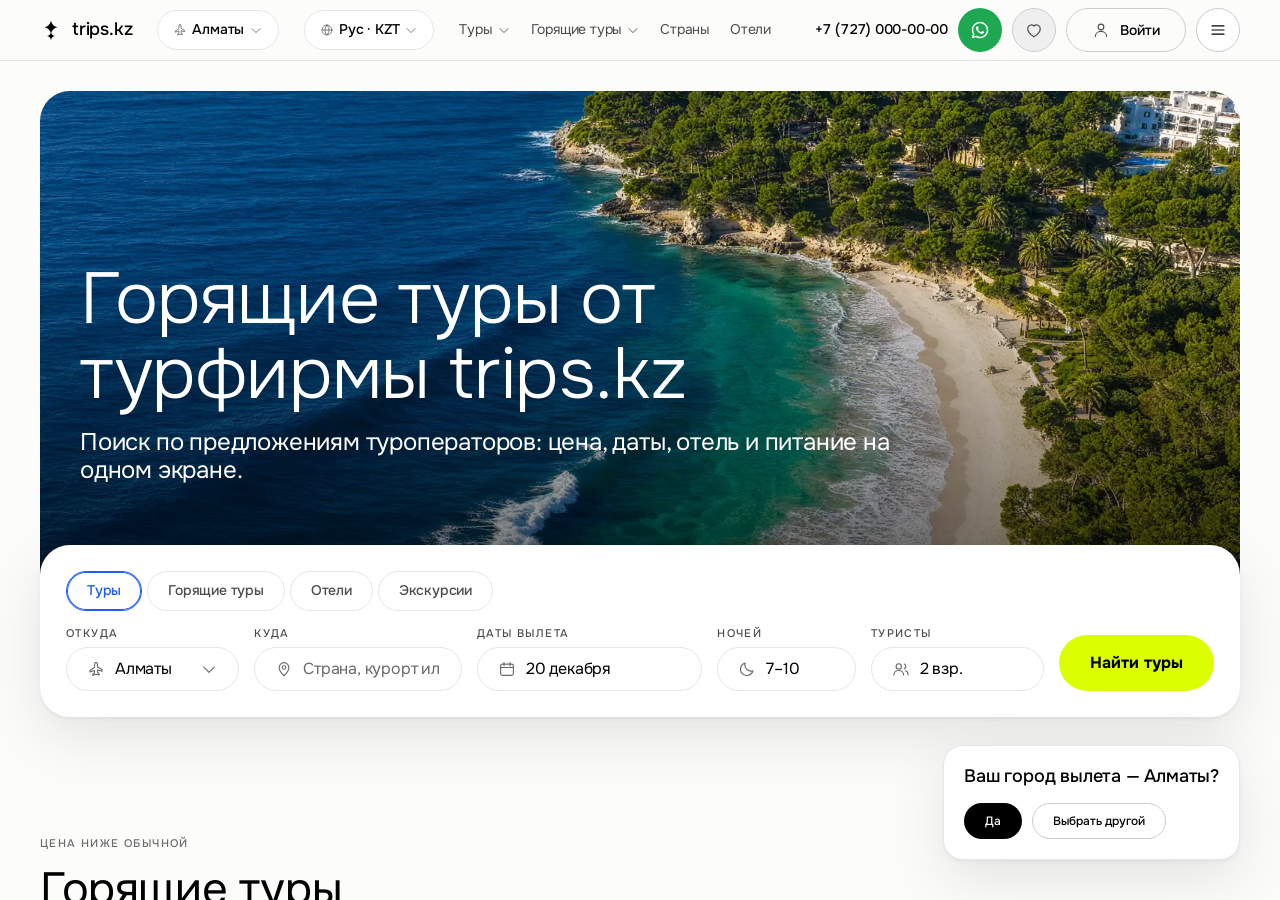
==== commit bb2c4f8c: "Версия по итогам аудитов стала основной, прежняя ушла в archive Приписка «бронь без оплаты» убрана с" ====
--- a/v2/index.html
+++ b/v2/index.html
@@ -3,695 +3,12 @@
 <head>
 <meta charset="utf-8">
 <meta name="viewport" content="width=device-width, initial-scale=1">
-<title>trips.kz — пакетные туры за рубеж из городов Казахстана</title>
-<meta name="description" content="Поиск пакетных туров из Алматы, Астаны, Шымкента и других городов Казахстана: цена за двоих в тенге, даты, отель, питание.">
-<meta name="theme-color" content="#FFFFFF">
-<meta name="color-scheme" content="light">
-<link rel="preconnect" href="https://fonts.googleapis.com">
-<link rel="preconnect" href="https://fonts.gstatic.com" crossorigin>
-<link href="https://fonts.googleapis.com/css2?family=Onest:wght@300;400;500;700&family=Unbounded:wght@700;800&family=JetBrains+Mono:wght@400&display=swap" rel="stylesheet">
-<link rel="stylesheet" href="assets/tokens.css">
-<link rel="stylesheet" href="assets/base.css">
-<link rel="stylesheet" href="assets/components.css">
-<link rel="stylesheet" href="assets/pages.css">
+<title>Переезд — trips.kz</title>
+<meta http-equiv="refresh" content="0; url=../index.html">
+<link rel="canonical" href="../index.html">
 </head>
-<body class="has-tabbar">
-<a class="skip-link" href="#main" data-i18n="a11y.skip">К основному содержимому</a>
-<script src="assets/sprite.js"></script>
-
-<!--
-THESIS: Главная турагентства, где спокойная премиальная поверхность несёт плотную торговую
-машинерию поиска: воздух принадлежит странице, плотность — товару.
-OWN-WORLD: Тёплый off-white #FCFDFB, Onest 300 на крупном кегле, ритм 5px внутри карточек и
-120px между секциями; лайм #DCFF00 значит выгоду, синий #1F5CFF — действие, остальное нейтрально.
-STORY: Человек из Казахстана вечером сравнивает три вкладки; здесь он за один экран задаёт
-город вылета, направление и даты и уходит в выдачу с понятной ценой в тенге.
-FIRST VIEWPORT: Фотография во всю ширину с радиусом 30, заголовок в две строки светлым
-начертанием, поисковая панель, лежащая на фотографии, и лаймовая кнопка «Найти туры».
-Панель обязана уместиться на первом экране целиком на любой высоте окна: высоту задаёт
-не фотография, а остаток от --hero-reserve (pages.css, §3).
-FORM: пять полей в строку на 1120+, две колонки на планшете и на телефоне; на телефоне
-полный состав с вкладками открывается кнопкой «Поиск» нижней панели.
-CHROME: шапка — одна строка (логотип, город, разделы, связь, язык·валюта, вход);
-на телефоне избранное и профиль живут в нижней панели, а не в шапке.
-FINISH: содержимое — демонстрационный набор (см. docs/plan-glavnaya-i-vydacha.md); в вёрстке
-пометок об этом нет намеренно — макет показывают как итоговый дизайн.
--->
-
-
-<!-- Шапка в одну строку. Служебная полоса над ней убрана: город, связь,
-     язык с валютой и вход встали в тот же ряд, что логотип и меню, поэтому
-     первый экран начинается на 44px выше. График работы ушёл в меню и подвал —
-     он нужен раз за визит и не стоит строки в шапке. -->
-<header class="site-header">
-  <div class="container site-header__inner">
-    <a class="brand" href="index.html">
-      <svg aria-hidden="true"><use href="#i-mark"></use></svg>
-      trips.kz
-    </a>
-
-    <div class="field site-header__city" data-city-picker>
-      <button class="city-pick" type="button" aria-haspopup="listbox" aria-expanded="false"
-              data-i18n-attr="aria-label:top.cityChange" aria-label="Сменить город вылета">
-        <svg class="city-pick__plane" aria-hidden="true"><use href="#i-plane-up"></use></svg>
-        <span data-city-label>Алматы</span>
-        <svg aria-hidden="true"><use href="#i-chev-d"></use></svg>
-      </button>
-      <div class="pop" role="listbox" aria-label="Город вылета" data-city-list></div>
-    </div>
-
-    <!-- Язык и валюта стоят рядом с городом: это три настройки одного рода —
-         «откуда я и на каком языке смотрю», и держать их в разных концах
-         строки незачем. -->
-    <div class="field prefs site-header__wide" data-prefs>
-      <button class="city-pick" type="button" aria-haspopup="true" aria-expanded="false"
-              data-i18n-attr="aria-label:top.prefs" aria-label="Язык и валюта">
-        <svg aria-hidden="true"><use href="#i-globe"></use></svg>
-        <span data-prefs-label>Рус · KZT</span>
-        <svg aria-hidden="true"><use href="#i-chev-d"></use></svg>
-      </button>
-      <div class="pop prefs__pop">
-        <div class="pop__group">
-          <div class="pop__title" data-i18n="top.language">Язык</div>
-          <span class="lang lang--block" role="group" aria-label="Язык">
-            <button type="button" data-lang="ru" aria-pressed="true">Рус</button>
-            <button type="button" data-lang="kk" aria-pressed="false">Қаз</button>
-            <button type="button" data-lang="en" aria-pressed="false">Eng</button>
-          </span>
-        </div>
-        <div class="pop__group">
-          <div class="pop__title" data-i18n="top.currency">Валюта</div>
-          <span class="seg seg--block" role="group" aria-label="Валюта">
-            <button type="button" data-cur="KZT" aria-pressed="true">KZT</button>
-            <button type="button" data-cur="USD" aria-pressed="false">USD</button>
-            <button type="button" data-cur="EUR" aria-pressed="false">EUR</button>
-          </span>
-        </div>
-      </div>
-    </div>
-
-    <nav class="nav" aria-label="Основное меню">
-      <div class="nav__item">
-        <button class="nav__link" type="button">
-          <span data-i18n="nav.tours">Туры</span>
-          <svg aria-hidden="true"><use href="#i-chev-d"></use></svg>
-        </button>
-        <div class="nav__panel">
-          <div class="nav__col"><h3 data-i18n="nav.fromCity">По городу вылета</h3><div data-nav-cities></div></div>
-          <div class="nav__col"><h3 data-i18n="nav.byCountry">По странам</h3><div data-nav-countries></div></div>
-        </div>
-      </div>
-      <div class="nav__item">
-        <button class="nav__link" type="button">
-          <span data-i18n="nav.hot">Горящие туры</span>
-          <svg aria-hidden="true"><use href="#i-chev-d"></use></svg>
-        </button>
-        <div class="nav__panel">
-          <div class="nav__col"><h3 data-i18n="nav.fromCity">По городу вылета</h3><div data-nav-cities></div></div>
-          <div class="nav__col"><h3 data-i18n="nav.byCountry">По странам</h3><div data-nav-countries></div></div>
-        </div>
-      </div>
-      <div class="nav__item"><a class="nav__link" href="search.html" data-i18n="nav.countries">Страны</a></div>
-      <div class="nav__item"><a class="nav__link" href="search.html?view=grid" data-i18n="nav.hotels">Отели</a></div>
-      <!-- Разделы ниже уступают место, когда строка перестаёт вмещать всё:
-           полный состав сайта всегда открыт бургером. Экскурсий в строке нет:
-           отдельного раздела под них пока не существует, и в шапке пункт вёл
-           на заглушку — в меню он остался вместе с остальной картой сайта. -->
-      <div class="nav__item nav__item--wide"><a class="nav__link" href="#pay" data-i18n="nav.payment">Оплата</a></div>
-      <div class="nav__item nav__item--xwide"><a class="nav__link" href="#" data-demo data-i18n="nav.about">О компании</a></div>
-      <div class="nav__item nav__item--xwide"><a class="nav__link" href="#blog" data-i18n="nav.blog">Блог</a></div>
-      <div class="nav__item nav__item--xwide"><a class="nav__link" href="#contacts" data-i18n="nav.contacts">Контакты</a></div>
-    </nav>
-
-    <div class="site-header__side">
-      <a class="topbar__link topbar__phone site-header__phone" href="tel:+77270000000">+7 (727) 000-00-00</a>
-      <!-- На телефоне номер сжат до трубки: строкой он не оставлял места городу -->
-      <a class="btn-icon site-header__call" href="tel:+77270000000"
-         data-i18n-attr="aria-label:top.call;title:top.call" aria-label="Позвонить" title="Позвонить">
-        <svg aria-hidden="true"><use href="#i-phone"></use></svg>
-      </a>
-      <!-- WhatsApp — знаком, а не словом: зелёный кружок читается быстрее строки.
-           Стоит на всех ширинах: на телефоне это второй способ связи рядом
-           с трубкой, и именно им пишут вечером, когда офис закрыт. -->
-      <a class="topbar__wa" href="#" data-demo aria-label="WhatsApp" title="WhatsApp"
-         data-i18n-attr="aria-label:top.whatsapp;title:top.whatsapp">
-        <svg aria-hidden="true"><use href="#i-whatsapp"></use></svg>
-      </a>
-      <button class="topbar__icon site-header__wide" type="button" data-favorites-open
-              data-i18n-attr="aria-label:top.favorites;title:top.favorites"
-              aria-label="Избранное" title="Избранное">
-        <svg aria-hidden="true"><use href="#i-heart"></use></svg>
-        <span class="topbar__count" data-fav-count></span>
-      </button>
-      <!-- Лупы в шапке нет: форма поиска стоит первым экраном, а на
-           прокрученной странице к ней возвращает «Поиск» нижней панели.
-           «Войти» — контурная, а не чёрная: единственная сплошная кнопка
-           страницы должна оставаться лаймовой «Найти туры». -->
-      <button class="btn btn--ghost site-header__login" type="button" data-profile-open>
-        <svg aria-hidden="true"><use href="#i-user"></use></svg>
-        <span data-i18n="top.login">Войти</span>
-      </button>
-      <button class="btn-icon burger" type="button" data-burger aria-label="Меню">
-        <svg aria-hidden="true"><use href="#i-list"></use></svg>
-      </button>
-    </div>
-  </div>
-</header>
-
-<!-- Меню открывается под шапкой, а не поверх неё: логотип, город, связь и сам
-     бургер (он становится крестиком) остаются на месте, поэтому своей строки
-     с логотипом и закрытием у меню больше нет. -->
-<div class="menu-sheet" data-open="false">
-  <!-- Кнопок «Найти туры», «Войти» и «Избранное» наверху меню больше нет:
-       все три стоят в нижней панели, откуда до них достаёт большой палец,
-       и в меню они только оттягивали первый экран списка вниз. Меню теперь
-       открывается тем, ради чего его и открывают, — картой сайта. -->
-  <div class="container menu-sheet__list">
-    <div class="menu-sheet__grid">
-      <div class="menu-sheet__col">
-        <h3 data-i18n="menu.search">Поиск туров</h3>
-        <a href="search.html" data-i18n="menu.allTours">Все туры</a>
-        <a href="search.html?hot=1" data-i18n="nav.hot">Горящие туры</a>
-        <a href="search.html?view=grid" data-i18n="nav.hotels">Отели</a>
-        <a href="#" data-demo data-i18n="nav.excursions">Экскурсии</a>
-        <a href="#collections" data-i18n="menu.collections">Подборки туров</a>
-        <a href="#calendar" data-i18n="menu.calendar">Календарь низких цен</a>
-      </div>
-      <div class="menu-sheet__col">
-        <h3 data-i18n="nav.fromCity">По городу вылета</h3>
-        <div class="menu-sheet__sub" data-nav-cities></div>
-      </div>
-      <div class="menu-sheet__col">
-        <h3 data-i18n="nav.byCountry">По странам</h3>
-        <div class="menu-sheet__sub" data-nav-countries></div>
-      </div>
-      <div class="menu-sheet__col">
-        <h3 data-i18n="foot.tourists">Туристам</h3>
-        <a href="#pay" data-i18n="nav.payment">Оплата</a>
-        <a href="#" data-demo data-i18n="menu.docs">Документы для поездки</a>
-        <a href="#" data-demo data-i18n="menu.visa">Визы и правила въезда</a>
-        <a href="#" data-demo data-i18n="menu.insurance">Страхование</a>
-        <a href="#" data-demo data-i18n="menu.faq">Частые вопросы</a>
-        <a href="#reviews" data-i18n="menu.reviews">Отзывы туристов</a>
-      </div>
-      <div class="menu-sheet__col">
-        <h3 data-i18n="foot.company">Компания</h3>
-        <a href="#" data-demo data-i18n="nav.about">О компании</a>
-        <a href="#operators" data-i18n="menu.operators">Туроператоры</a>
-        <a href="#blog" data-i18n="nav.blog">Блог</a>
-        <a href="#" data-demo data-i18n="menu.jobs">Вакансии</a>
-        <a href="#" data-demo data-i18n="menu.offer">Договор-оферта</a>
-        <a href="#" data-demo data-i18n="menu.privacy">Политика конфиденциальности</a>
-      </div>
-      <div class="menu-sheet__col">
-        <h3 data-i18n="foot.contacts">Контакты</h3>
-        <a href="#contacts" data-i18n="menu.offices">Офисы и контакты</a>
-        <a href="tel:+77270000000">+7 (727) 000-00-00</a>
-        <a href="#" data-demo data-i18n="top.whatsapp">WhatsApp</a>
-        <a href="#" data-demo data-i18n="top.callback">Обратный звонок</a>
-        <a href="#" data-demo data-i18n="top.favorites">Избранное</a>
-        <a href="#" data-demo data-i18n="top.login">Войти</a>
-      </div>
-    </div>
-  </div>
-
-  <!-- Подвал меню: язык, валюта и связь. Настройки стоят там же, где они
-       стоят в подвале сайта, — под содержимым, а не перед ним: их меняют
-       один раз за визит, а разделы открывают каждый раз. Язык и валюта —
-       два одинаковых переключателя без подписей: «Рус Қаз Eng» и «KZT USD
-       EUR» называют себя сами, а один компонент на оба держит равную высоту. -->
-  <div class="container menu-sheet__foot">
-    <div class="menu-sheet__switches">
-      <span class="seg seg--tap seg--block" role="group"
-            data-i18n-attr="aria-label:top.language" aria-label="Язык">
-        <button type="button" data-lang="ru" aria-pressed="true">Рус</button>
-        <button type="button" data-lang="kk" aria-pressed="false">Қаз</button>
-        <button type="button" data-lang="en" aria-pressed="false">Eng</button>
-      </span>
-      <span class="seg seg--tap seg--block" role="group"
-            data-i18n-attr="aria-label:top.currency" aria-label="Валюта">
-        <button type="button" data-cur="KZT" aria-pressed="true">KZT</button>
-        <button type="button" data-cur="USD" aria-pressed="false">USD</button>
-        <button type="button" data-cur="EUR" aria-pressed="false">EUR</button>
-      </span>
-    </div>
-    <div class="menu-sheet__contact">
-      <a class="menu-sheet__tel" href="tel:+77270000000">
-        <svg aria-hidden="true"><use href="#i-phone"></use></svg>
-        +7 (727) 000-00-00
-      </a>
-      <span class="menu-sheet__hours" data-i18n="top.hours">Пн–Пт 10:00–19:00, Сб 10:00–15:00</span>
-    </div>
-  </div>
-</div>
-
-<main id="main">
-  <!-- 4.2 Первый экран и поисковая форма -->
-  <section class="hero">
-    <div class="container">
-      <div class="hero__media">
-        <!-- Кадр отдаётся тремя размерами: 4K для больших экранов, 2560 для
-             обычных и 1600 для телефона. Один файл на все ширины означал бы
-             либо 600 КБ на мобильном интернете, либо мыло на 27 дюймах. -->
-        <img src="../assets/img/hero-blue-2560.webp"
-             srcset="../assets/img/hero-blue-1600.webp 1600w,
-                     ../assets/img/hero-blue-2560.webp 2560w,
-                     ../assets/img/hero-blue-3840.webp 3840w"
-             sizes="100vw" width="2560" height="1440"
-             alt="Побережье с высоты: густо-синее море с волнами и белой пеной, изумрудное мелководье, белый песок и сосны на склоне"
-             fetchpriority="high" decoding="async">
-        <!-- Затемняющей заливки на кадре больше нет: снимок стоит чистым,
-             как фотография. Белый текст держится на нём за счёт самого кадра —
-             левый нижний угол у него тёмно-синий. -->
-        <!-- Надзаголовка здесь нет намеренно: над h1 он забирал строку первого
-             экрана, а то же самое сказано на плитках направлений ниже. -->
-        <div class="hero__text">
-          <h1 class="t-display" data-i18n="hero.h1">Горящие туры от турфирмы trips.kz</h1>
-          <!-- Подзаголовок написан дважды, а не обрезан многоточием: на 360px
-               длинная формулировка уходит в четыре строки и съедает кадр,
-               а «…» посреди фразы на первом экране читается как недоделка. -->
-          <p class="t-lead hero__lead--full" data-i18n="hero.lead">Поиск по предложениям туроператоров: цена, даты, отель и питание на одном экране.</p>
-          <p class="t-lead hero__lead--short" data-i18n="hero.leadShort">Цена, даты, отель и питание — на одном экране.</p>
-        </div>
-      </div>
-
-      <!-- Форма живёт здесь, а на телефоне переезжает в шторку по кнопке
-           «Поиск» нижней панели и возвращается обратно: узел один, поэтому
-           введённые город, даты и состав не теряются. -->
-      <div class="hero__panel" data-search-host>
-        <form class="search search--over-media" id="search-form" novalidate></form>
-        <!-- Обещание стоит там, где о цене впервые думают, — под кнопкой
-             поиска, а не через семь экранов в блоке «Что вы получаете». -->
-        <p class="hero__promise" data-i18n="hero.promise">Цена за двоих одной суммой: перелёт, проживание, питание, страховка и трансфер.</p>
-      </div>
-    </div>
-  </section>
-
-  <!-- 4.3 Горящие туры -->
-  <section class="section" id="hot">
-    <div class="container">
-      <div class="section__head">
-        <div>
-          <div class="t-caps section__eyebrow" data-i18n="sec.hot.eyebrow">Цена ниже обычной</div>
-          <h2 class="t-h2" data-i18n="sec.hot.title">Горящие туры</h2>
-          <p class="t-lead" data-i18n="sec.hot.lead">Вылеты в ближайшие недели из выбранного города. Места ограничены.</p>
-        </div>
-      </div>
-      <div class="row row--slider" data-hot-tabs></div>
-      <div class="cards" data-hot-list></div>
-      <!-- «Смотреть все» стоит под витриной, а не над ней: ссылка в шапке
-           предлагала уйти в выдачу раньше, чем человек увидел хоть одну
-           карточку. Приём тот же, что в отзывах ниже. -->
-      <div class="section__more">
-        <a class="btn btn--ghost" href="search.html?hot=1" data-i18n="sec.hot.all">Смотреть все горящие туры</a>
-      </div>
-    </div>
-  </section>
-
-  <!-- 4.4 Популярные направления -->
-  <section class="section">
-    <div class="container">
-      <div class="section__head">
-        <div>
-          <div class="t-caps section__eyebrow" data-i18n="sec.dest.eyebrow">Куда летают из Казахстана</div>
-          <h2 class="t-h2" data-i18n="sec.dest.title">Популярные направления</h2>
-          <p class="t-lead" data-i18n="sec.dest.lead">Цена — минимальная за двоих с перелётом из выбранного города.</p>
-        </div>
-        <!-- Ссылки «Все направления» в шапке нет намеренно: тот же переход
-             стоит последней плиткой в сетке — там, где сетка кончается. -->
-      </div>
-      <div class="tiles" data-tiles></div>
-    </div>
-  </section>
-
-  <!-- 4.5 Календарь низких цен -->
-  <section class="section" id="calendar">
-    <div class="container">
-      <div class="section__head">
-        <div>
-          <div class="t-caps section__eyebrow" data-i18n="sec.cal.eyebrow">Когда дешевле</div>
-          <h2 class="t-h2" data-i18n="sec.cal.title">Календарь низких цен</h2>
-          <p class="t-lead" data-i18n="sec.cal.lead">Минимальная цена по месяцам. Нажмите на месяц — откроется выдача с этими датами.</p>
-        </div>
-        <div class="section__tools">
-          <label class="t-caps" for="months-country" data-i18n="f.to">Куда</label>
-          <select class="select" id="months-country" data-months-country></select>
-        </div>
-      </div>
-      <div class="months" data-months data-country="tr"></div>
-    </div>
-  </section>
-
-  <!-- 4.6 Подборки туров -->
-  <section class="section" id="collections">
-    <div class="container">
-      <div class="section__head">
-        <div>
-          <div class="t-caps section__eyebrow" data-i18n="sec.coll.eyebrow">Готовые сценарии</div>
-          <h2 class="t-h2" data-i18n="sec.coll.title">Подборки туров</h2>
-        </div>
-      </div>
-      <div class="cards" data-collections></div>
-    </div>
-  </section>
-
-  <!-- 4.7 Блок «Что вы получаете» убран: он повторял «Как это работает»,
-       «Оплату и гарантии» и часы работы в заявке — три ответа на один вопрос
-       подряд. Из шести пунктов уцелели два, и оба переехали туда, где
-       возникает сомнение: обещание цены — под форму поиска, состав пакета —
-       в каждую карточку выдачи. -->
-  <!-- 4.8 Как это работает -->
-  <section class="section">
-    <div class="container">
-      <div class="section__head">
-        <div>
-          <div class="t-caps section__eyebrow" data-i18n="sec.how.eyebrow">Четыре шага</div>
-          <h2 class="t-h2" data-i18n="sec.how.title">Как это работает</h2>
-        </div>
-      </div>
-      <div class="steps">
-        <div class="step reveal"><span class="step__num">01</span><h3 class="t-h5">Найти тур</h3>
-          <p class="t-body-s">Город вылета, направление, даты, ночи и состав туристов — пять полей в одной строке.</p></div>
-        <div class="step reveal"><span class="step__num">02</span><h3 class="t-h5">Выбрать и забронировать</h3>
-          <p class="t-body-s">Сравните цену за двоих, питание и линию пляжа, затем закрепите вариант заявкой.</p></div>
-        <div class="step reveal"><span class="step__num">03</span><h3 class="t-h5">Оплатить</h3>
-          <p class="t-body-s">Картой, в рассрочку 0-0-12, переводом по счёту или наличными в офисе.</p></div>
-        <div class="step reveal"><span class="step__num">04</span><h3 class="t-h5">Получить документы</h3>
-          <p class="t-body-s">Договор, ваучер, страховой полис и маршрутные квитанции приходят на e-mail.</p></div>
-      </div>
-    </div>
-  </section>
-
-  <!-- 4.9 Туроператоры -->
-  <section class="section" id="operators">
-    <div class="container">
-      <div class="section__head">
-        <div>
-          <div class="t-caps section__eyebrow" data-i18n="sec.op.eyebrow">Источник цен</div>
-          <h2 class="t-h2" data-i18n="sec.op.title">Туроператоры в поиске</h2>
-          <p class="t-lead" data-i18n="sec.op.lead">Цены в выдаче собираются из предложений этих операторов.</p>
-        </div>
-      </div>
-      <div class="operators">
-        <span class="operator">Anex Tour</span>
-        <span class="operator">Coral Travel</span>
-        <span class="operator">Pegas Touristik</span>
-        <span class="operator">Join UP!</span>
-        <span class="operator">TUI</span>
-        <span class="operator">Kompas</span>
-        <span class="operator">Sunmar</span>
-        <span class="operator">Space Travel</span>
-      </div>
-    </div>
-  </section>
-
-  <!-- 4.9а Команда. Стоит между операторами и отзывами намеренно: сверху —
-       с кем агентство работает, здесь — кто работает с вами, ниже — что об
-       этом говорят. Одна цепочка доверия, а не три отдельные врезки. -->
-  <section class="section" id="team">
-    <div class="container">
-      <div class="section__head">
-        <div>
-          <div class="t-caps section__eyebrow" data-i18n="sec.team.eyebrow">Кто с вами работает</div>
-          <h2 class="t-h2" data-i18n="sec.team.title">Команда</h2>
-          <p class="t-lead" data-i18n="sec.team.lead">Заявку ведёт человек, а не очередь: вот те, кто подбирает туры и отвечает на звонки.</p>
-        </div>
-        <div class="rail-nav" data-rail-nav="team">
-          <button class="btn-icon" type="button" data-rail-prev
-                  data-i18n-attr="aria-label:a11y.prev" aria-label="Предыдущий">
-            <svg aria-hidden="true"><use href="#i-chev-l"></use></svg>
-          </button>
-          <button class="btn-icon" type="button" data-rail-next
-                  data-i18n-attr="aria-label:a11y.next" aria-label="Следующий">
-            <svg aria-hidden="true"><use href="#i-chev-r"></use></svg>
-          </button>
-        </div>
-      </div>
-      <div class="team" data-team></div>
-    </div>
-  </section>
-
-  <!-- 4.10 Отзывы: рейтинг, счётчики, внешние площадки и форма отзыва -->
-  <section class="section" id="reviews">
-    <div class="container">
-      <div class="section__head">
-        <div>
-          <div class="t-caps section__eyebrow" data-i18n="sec.rev.eyebrow">После поездки</div>
-          <h2 class="t-h2" data-i18n="sec.rev.title">Отзывы туристов</h2>
-          <p class="t-lead" data-i18n="sec.rev.lead">Что пишут после поездки: отель, даты, сборы и то, о чём стоит знать заранее.</p>
-        </div>
-        <div class="section__tools">
-          <button class="btn btn--primary" type="button" data-review-open data-i18n="rev.leave">Оставить отзыв</button>
-        </div>
-      </div>
-
-      <div class="rev-summary" data-rev-summary></div>
-      <div class="reviews-grid" data-reviews></div>
-      <!-- «Все отзывы» стоит там, где заканчивается чтение, а не над ним:
-           ссылку наверху нажимали, не прочитав ни одного отзыва -->
-      <div class="section__more">
-        <a class="btn btn--ghost" href="#" data-demo data-i18n="sec.rev.all">Все отзывы</a>
-      </div>
-    </div>
-  </section>
-
-  <!-- 4.11 Блог: лента с мини-описанием под каждой карточкой -->
-  <section class="section" id="blog">
-    <div class="container">
-      <div class="section__head">
-        <div>
-          <div class="t-caps section__eyebrow" data-i18n="sec.blog.eyebrow">Полезное</div>
-          <h2 class="t-h2" data-i18n="sec.blog.title">Гид по направлениям</h2>
-          <p class="t-lead" data-i18n="sec.blog.lead">Короткие разборы: сезон, отели, деньги и документы.</p>
-        </div>
-        <div class="rail-nav" data-rail-nav="articles">
-          <button class="btn-icon" type="button" data-rail-prev
-                  data-i18n-attr="aria-label:a11y.prev" aria-label="Предыдущий">
-            <svg aria-hidden="true"><use href="#i-chev-l"></use></svg>
-          </button>
-          <button class="btn-icon" type="button" data-rail-next
-                  data-i18n-attr="aria-label:a11y.next" aria-label="Следующий">
-            <svg aria-hidden="true"><use href="#i-chev-r"></use></svg>
-          </button>
-        </div>
-      </div>
-      <div class="rail" data-articles></div>
-    </div>
-  </section>
-
-  <!-- 4.12 Подписка на цены -->
-  <section class="section">
-    <div class="container">
-      <!-- Подписка — чёрная плашка того же строя, что заявка и футер: одно
-           поле и одна кнопка в строку, остальное уходит под неё -->
-      <div class="subscribe u-inverse reveal">
-        <div class="subscribe__text">
-          <span class="t-caps subscribe__eyebrow" data-i18n="foot.subEyebrow">Письмо, когда цена падает</span>
-          <h2 class="t-h3" data-i18n="foot.subTitle">Подписка на цены</h2>
-          <p class="t-lead" data-i18n="foot.subLead">Пришлём подборку горящих туров и падение цен по вашему направлению.</p>
-        </div>
-        <form class="subscribe__form field" data-subscribe novalidate>
-          <label class="u-visually-hidden" for="sub-mail" data-i18n="foot.subPlaceholder">Электронная почта</label>
-          <span class="subscribe__row">
-            <input class="field__input" id="sub-mail" type="email" data-sub-mail
-                   placeholder="name@mail.kz" autocomplete="email">
-            <button class="btn btn--lime" type="submit" data-i18n="foot.subBtn">Подписаться</button>
-          </span>
-          <span class="field__hint" data-sub-hint role="status"></span>
-          <label class="check">
-            <input type="checkbox" data-sub-agree>
-            <span class="check__box"><svg aria-hidden="true"><use href="#i-check"></use></svg></span>
-            <span data-i18n="foot.subAgree">Согласен на обработку персональных данных</span>
-          </label>
-        </form>
-      </div>
-    </div>
-  </section>
-
-  <!-- 4.13 Оплата и гарантии -->
-  <section class="section" id="pay">
-    <div class="container">
-      <div class="section__head">
-        <div>
-          <div class="t-caps section__eyebrow" data-i18n="sec.pay.eyebrow">Деньги и документы</div>
-          <h2 class="t-h2" data-i18n="sec.pay.title">Оплата и гарантии</h2>
-        </div>
-      </div>
-      <div class="pay-grid">
-        <div class="pay-tile"><svg aria-hidden="true"><use href="#i-card"></use></svg><b>Kaspi</b><span>Оплата картой и переводом</span></div>
-        <div class="pay-tile"><svg aria-hidden="true"><use href="#i-card"></use></svg><b>Halyk</b><span>Оплата картой</span></div>
-        <div class="pay-tile"><svg aria-hidden="true"><use href="#i-card"></use></svg><b>Freedom</b><span>Оплата картой</span></div>
-        <div class="pay-tile"><svg aria-hidden="true"><use href="#i-percent"></use></svg><b>Рассрочка 0-0-12</b><span>12 платежей без переплаты</span></div>
-        <div class="pay-tile"><svg aria-hidden="true"><use href="#i-doc"></use></svg><b>Счёт на оплату</b><span>Для юрлиц и переводов</span></div>
-        <div class="pay-tile"><svg aria-hidden="true"><use href="#i-shield"></use></svg><b>Страховка</b><span>Полис в пакете тура</span></div>
-      </div>
-    </div>
-  </section>
-
-  <!-- 4.14 SEO-блок -->
-  <section class="section section--last">
-    <div class="container">
-      <div class="section__head">
-        <div>
-          <h2 class="t-h2" data-i18n="sec.seo.title">Туры из Казахстана</h2>
-        </div>
-      </div>
-      <div class="seo-layout">
-        <div>
-          <p class="t-long">Пакетный тур из Казахстана — это перелёт, проживание, питание, страховка и трансфер одной суммой. Из Алматы и Астаны рейсы уходят чаще всего, из Шымкента, Караганды, Актобе и Атырау — по сезонным программам, поэтому цена одного и того же отеля зависит от города вылета. Стоимость в поиске указана за двоих и в тенге: так её проще сравнивать между вкладками.</p>
-          <p class="t-long" style="margin-top: var(--s-4)">Летом основное направление — Турция: Анталья, Кемер, Сиде, Аланья и Белек. Зимой спрос смещается в Египет, ОАЭ, Таиланд и на Хайнань, а на Наурыз и новогодние праздники вылеты бронируют заранее — в эти даты цена выше обычной. Для граждан Казахстана большинство массовых направлений не требует визы; там, где виза нужна, это указано на плитке направления.</p>
-          <p class="t-long" style="margin-top: var(--s-4)">Внутренние направления — Алаколь, Боровое, Кендерли, Туркестан и Сарыагаш — берут короткими заездами и без перелёта: два–четыре дня, дорога на машине или поезде и цена заметно ниже зарубежной. Сезон у каждого свой: Алаколь и Боровое — с июня по август, Сарыагаш и Туркестан работают круглый год.</p>
-          <p class="t-long" style="margin-top: var(--s-4)">Поиск сравнивает предложения операторов по одной цене за двоих: в неё уже входят перелёт, проживание, выбранное питание, страховка и трансфер из аэропорта. Фильтры выдачи повторяют то, о чём спрашивают в переписке чаще всего: линия пляжа, звёздность, тип отеля, услуги, время вылета и прямой рейс. Дата и город вылета остаются в адресе страницы, поэтому подобранную выдачу можно отправить ссылкой и вернуться к ней позже.</p>
-        </div>
-
-        <!-- Заявка едет вместе с текстом: длинный текст читают долго -->
-        <aside class="promo-aside u-inverse">
-          <span class="promo-aside__mark" data-i18n="promo.mark">Подбор менеджером</span>
-          <h3 data-i18n="promo.title">Не нашли подходящий тур?</h3>
-          <p data-i18n="promo.text">Оставьте заявку: менеджер подберёт варианты по вашему бюджету, датам и составу и пришлёт их в WhatsApp.</p>
-          <button class="btn btn--lime btn--block" type="button" data-lead-open data-i18n="promo.btn">Оставить заявку</button>
-          <span class="t-meta" data-i18n="promo.note">Отвечаем в часы работы: пн–пт 10:00–19:00</span>
-        </aside>
-      </div>
-      <!-- Перелинковка: страна × город вылета -->
-      <div class="section__head" style="margin-top: var(--s-24)">
-        <div>
-          <div class="t-caps section__eyebrow" data-i18n="sec.links.eyebrow">Быстрый переход</div>
-          <h2 class="t-h3" data-i18n="sec.links.title">Туры по направлениям и городам вылета</h2>
-        </div>
-      </div>
-      <!-- На телефоне список раскрывается по кнопке: пять стран по шесть
-           городов — это тридцать ссылок подряд перед футером -->
-      <div class="seo-links" data-seo-links></div>
-      <div class="seo-links__more">
-        <button class="btn btn--ghost btn--block" type="button" data-seo-more
-                aria-expanded="false" data-i18n="seo.more">Показать ещё</button>
-      </div>
-    </div>
-  </section>
-</main>
-
-<!-- 4.15 Футер: чёрный блок, закрывающий страницу -->
-<footer class="site-footer" id="contacts">
-  <div class="container">
-    <div class="site-footer__panel">
-      <!-- Подвал начинался сразу со столбцов ссылок и читался как техническая
-           сноска. Заголовок называет, чей это сайт и что здесь ищут. -->
-      <div class="site-footer__head">
-        <h2 class="t-h3" data-i18n="foot.title">trips.kz — туры из Казахстана</h2>
-        <p data-i18n="foot.lead">Поиск пакетных туров по предложениям туроператоров: цена за двоих в тенге, даты, отель и питание на одном экране.</p>
-      </div>
-      <div class="site-footer__cols">
-        <div>
-          <h3 data-i18n="foot.dest">Направления</h3>
-          <ul data-footer-dest></ul>
-        </div>
-        <div>
-          <h3 data-i18n="foot.company">Компания</h3>
-          <ul>
-            <li><a href="#" data-demo data-i18n="nav.about">О компании</a></li>
-            <li><a href="#" data-demo>Вакансии</a></li>
-            <li><a href="#blog" data-i18n="nav.blog">Блог</a></li>
-            <li><a href="#" data-demo>Договор-оферта</a></li>
-            <li><a href="#" data-demo>Политика конфиденциальности</a></li>
-          </ul>
-        </div>
-        <div>
-          <h3 data-i18n="foot.tourists">Туристам</h3>
-          <ul>
-            <li><a href="#pay" data-i18n="nav.payment">Оплата</a></li>
-            <li><a href="#" data-demo>Документы для поездки</a></li>
-            <li><a href="#" data-demo>Визы и правила въезда</a></li>
-            <li><a href="#" data-demo>Частые вопросы</a></li>
-            <li><a href="#" data-demo>Страхование</a></li>
-          </ul>
-        </div>
-        <div>
-          <h3 data-i18n="foot.contacts">Контакты</h3>
-          <address style="font-style: normal">
-            <a href="tel:+77270000000">+7 (727) 000-00-00</a>
-            <a href="tel:+77170000000">+7 (717) 000-00-00</a>
-            <a href="#" data-demo data-i18n="top.whatsapp">WhatsApp</a>
-            <span class="t-body-s" style="display:block; margin-top: var(--s-2)">Офисы: Алматы, Астана</span>
-            <span class="t-body-s" style="display:block" data-i18n="top.hours">Пн–Пт 10:00–19:00, Сб 10:00–15:00</span>
-          </address>
-          <h3 style="margin-top: var(--s-5)" data-i18n="foot.apps">Приложения</h3>
-          <ul>
-            <li><a href="#" data-demo>iOS</a></li>
-            <li><a href="#" data-demo>Android</a></li>
-            <li><a href="#" data-demo>Instagram · Telegram · YouTube</a></li>
-          </ul>
-        </div>
-      </div>
-
-      <div class="site-footer__legal">
-        <span data-i18n="foot.rights">© 2026 trips.kz</span>
-        <span>Снимок первого экрана сгенерирован нейросетью. Остальные фотографии: Wikimedia Commons, CC BY / CC BY-SA — см. assets/img/credits.json</span>
-      </div>
-    </div>
-  </div>
-</footer>
-
-<!-- Нижняя панель телефона: пять действий, к которым возвращаются на любом
-     экране страницы. Профиль и избранное стоят здесь, а не в шапке, — большой
-     палец достаёт до низа, а шапка освободилась под город и связь. -->
-<nav class="tabbar" aria-label="Быстрые действия">
-  <a class="tabbar__item is-active" href="index.html" aria-current="page">
-    <span class="tabbar__ico"><svg aria-hidden="true"><use href="#i-home"></use></svg></span>
-    <span data-i18n="bar.home">Главное</span>
-  </a>
-  <button class="tabbar__item" type="button" data-chat-open>
-    <span class="tabbar__ico"><svg aria-hidden="true"><use href="#i-chat"></use></svg></span>
-    <span data-i18n="bar.chat">Чат</span>
-  </button>
-  <button class="tabbar__item tabbar__item--accent" type="button" data-search-open>
-    <span class="tabbar__ico"><svg aria-hidden="true"><use href="#i-search"></use></svg></span>
-    <span data-i18n="bar.search">Поиск</span>
-  </button>
-  <button class="tabbar__item" type="button" data-favorites-open>
-    <span class="tabbar__ico">
-      <svg aria-hidden="true"><use href="#i-heart"></use></svg>
-      <span class="tabbar__count" data-fav-count></span>
-    </span>
-    <span data-i18n="bar.fav">Избранное</span>
-  </button>
-  <button class="tabbar__item" type="button" data-profile-open>
-    <span class="tabbar__ico"><svg aria-hidden="true"><use href="#i-user"></use></svg></span>
-    <span data-i18n="bar.profile">Профиль</span>
-  </button>
-</nav>
-
-<!-- Шторка поиска: сюда переезжает форма первого экрана целиком -->
-<div class="sheet sheet--search" data-search-sheet data-open="false">
-  <div class="sheet__scrim" data-search-close></div>
-  <div class="sheet__panel" role="dialog" aria-modal="true"
-       data-i18n-attr="aria-label:f.search" aria-label="Найти туры">
-    <div class="sheet__head">
-      <b class="t-h6" data-i18n="f.search">Найти туры</b>
-      <button class="btn-icon" type="button" data-search-close
-              data-i18n-attr="aria-label:nav.close" aria-label="Закрыть">
-        <svg aria-hidden="true"><use href="#i-close"></use></svg>
-      </button>
-    </div>
-    <div class="sheet__body" data-search-sheet-body></div>
-  </div>
-</div>
-
-<!-- 1.1 Определение города при первом заходе -->
-<aside class="city-prompt" data-open="false" aria-live="polite">
-  <p class="t-h6" data-city-q>Ваш город вылета — Алматы?</p>
-  <div class="city-prompt__row">
-    <button class="btn btn--primary btn--sm" type="button" data-city-yes data-i18n="city.yes">Да</button>
-    <button class="btn btn--ghost btn--sm" type="button" data-city-other data-i18n="city.no">Выбрать другой</button>
-  </div>
-</aside>
-
-<div class="toasts" aria-live="polite"></div>
-
-<script src="assets/i18n.js"></script>
-<script src="assets/format.js"></script>
-<script src="assets/data.js"></script>
-<script src="assets/app.js"></script>
-<script src="assets/home.js"></script>
+<body style="font-family: system-ui, sans-serif; padding: 40px; line-height: 1.6">
+<p>Этот вариант стал основным и переехал на уровень выше.</p>
+<p><a href="../index.html">Открыть страницу</a></p>
 </body>
 </html>
